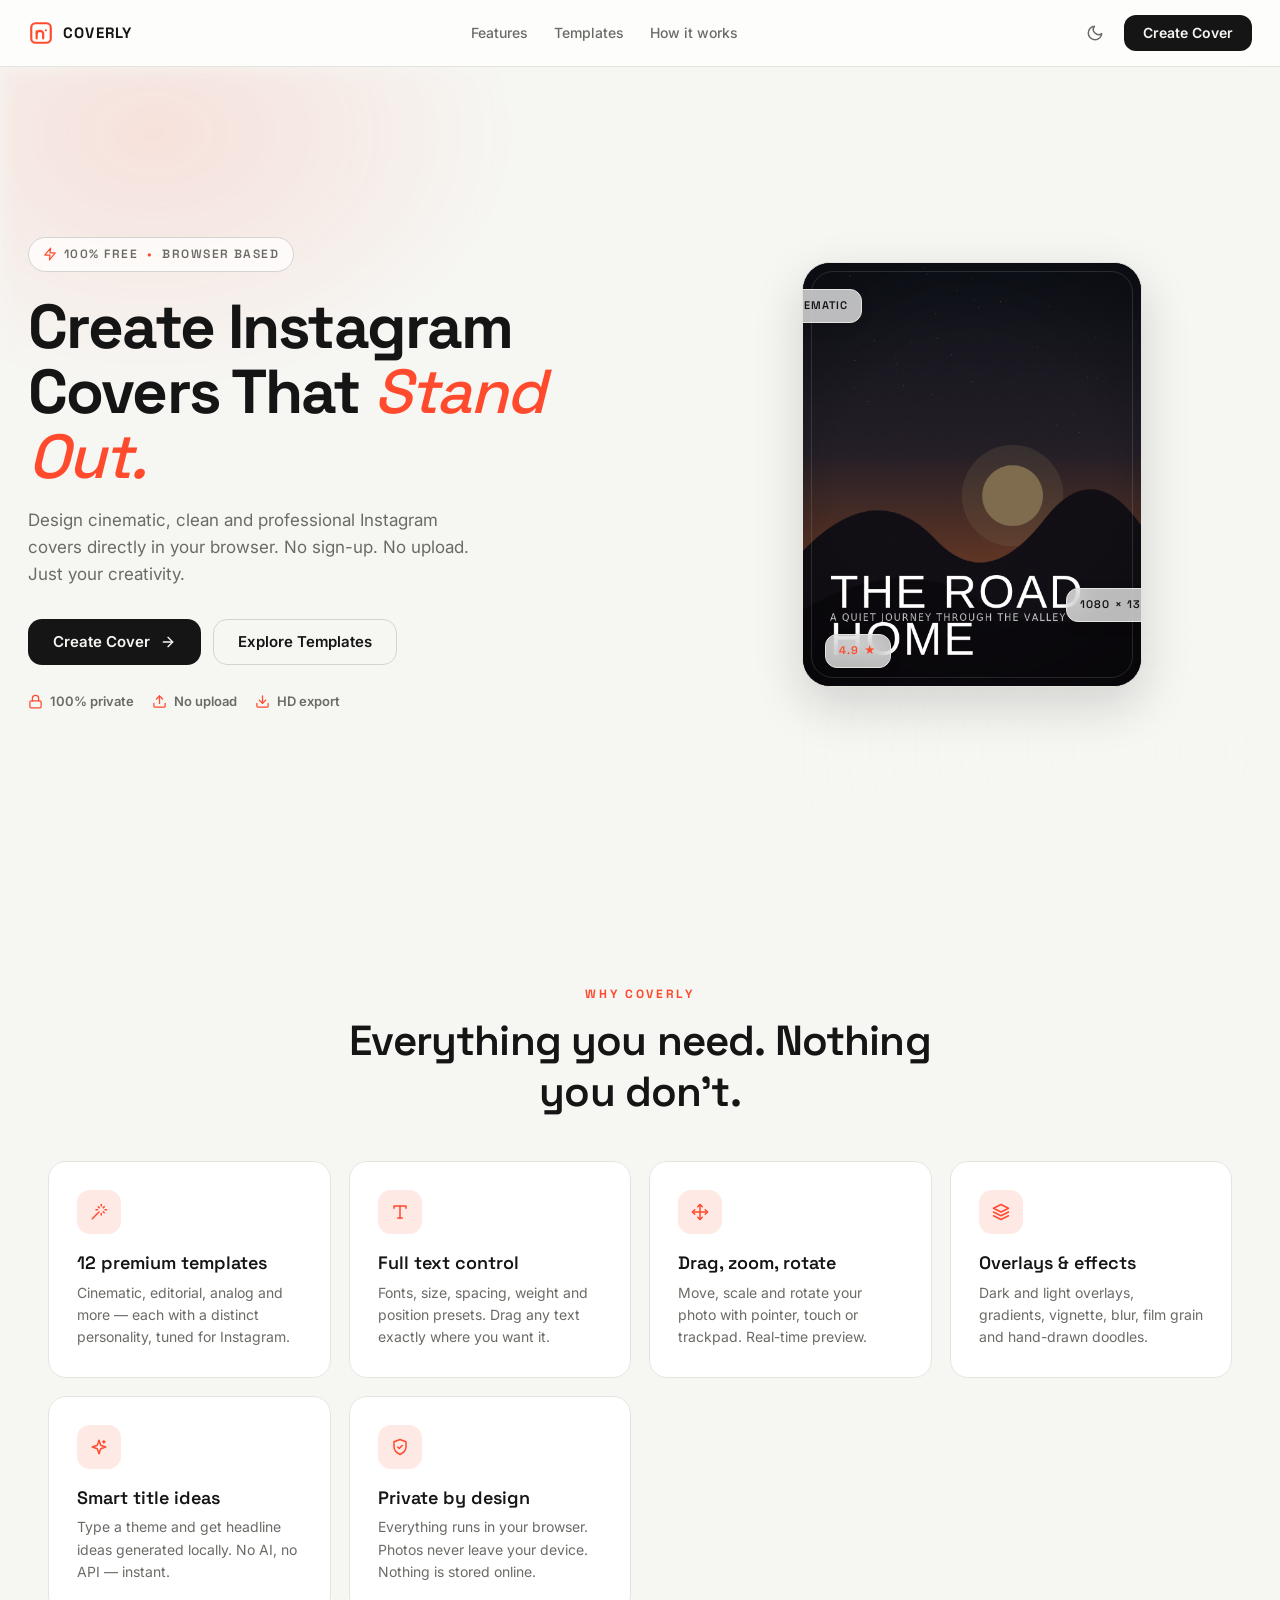
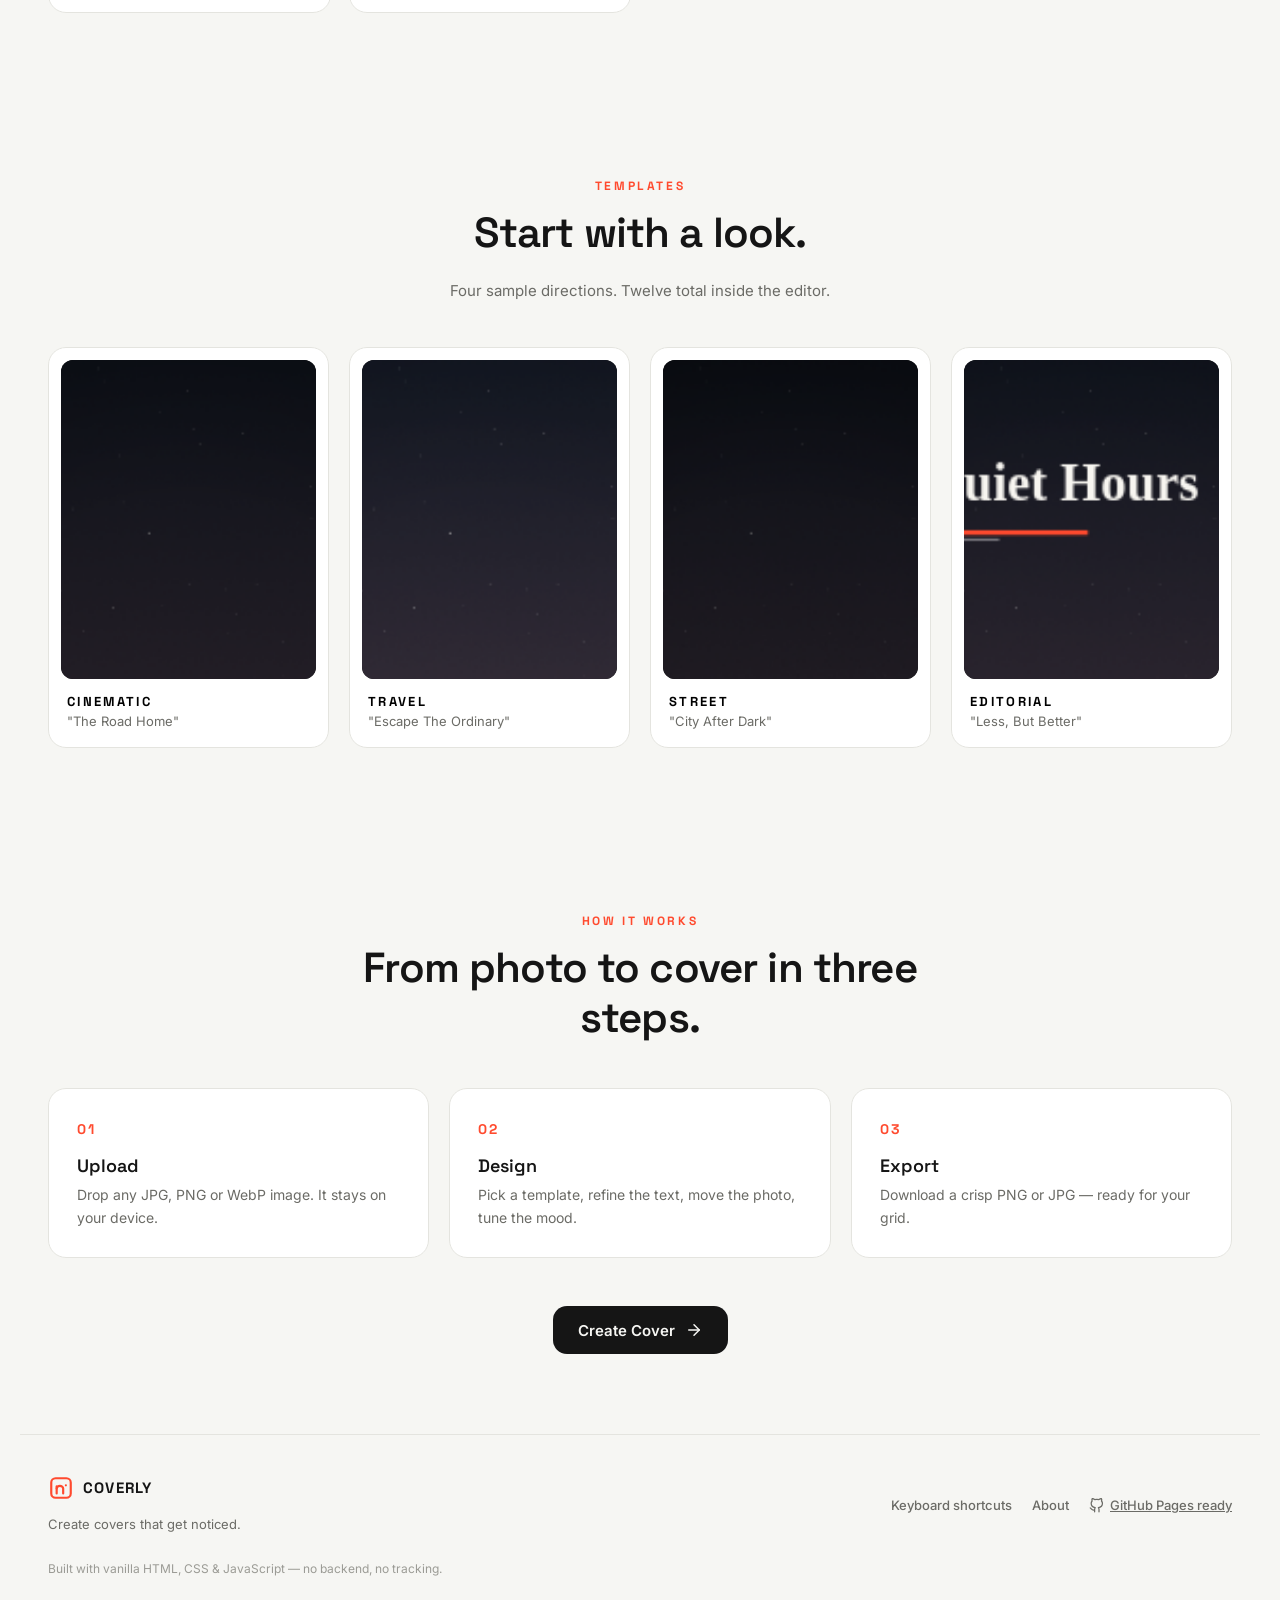
==== index.html @ 0584b45e "Coverly: Instagram cover generator Static browser-only cover maker: 12 templates, canvas editor with" ====
<!DOCTYPE html>
<html lang="en" data-theme="light">
<head>
  <meta charset="UTF-8" />
  <meta name="viewport" content="width=device-width, initial-scale=1.0, viewport-fit=cover" />
  <title>Coverly — Instagram Cover Generator</title>
  <meta name="description" content="Create beautiful Instagram covers directly in your browser. Free, fast and private." />
  <meta name="theme-color" content="#0f0f0f" />

  <!-- Open Graph -->
  <meta property="og:type" content="website" />
  <meta property="og:title" content="Coverly — Instagram Cover Generator" />
  <meta property="og:description" content="Create cinematic, clean and professional Instagram covers directly in your browser. 100% free and private." />
  <meta property="og:site_name" content="Coverly" />
  <meta property="og:image" content="assets/icons/icon-512.png" />

  <link rel="icon" type="image/svg+xml" href="assets/icons/icon.svg" />
  <link rel="apple-touch-icon" href="assets/icons/icon-192.png" />
  <link rel="manifest" href="manifest.webmanifest" />

  <!-- Fonts -->
  <link rel="preconnect" href="https://fonts.googleapis.com" />
  <link rel="preconnect" href="https://fonts.gstatic.com" crossorigin />
  <link
    href="https://fonts.googleapis.com/css2?family=Inter:wght@400;500;600;700&family=Space+Grotesk:wght@400;500;600;700&family=Poppins:wght@400;600;700&family=Montserrat:wght@500;600;700;800&family=Playfair+Display:ital,wght@0,400;0,500;0,600;0,700;1,400;1,500;1,600&family=Bebas+Neue&family=DM+Sans:wght@400;500;700&display=swap"
    rel="stylesheet"
  />

  <link rel="stylesheet" href="css/style.css" />
  <link rel="stylesheet" href="css/responsive.css" />
  <link rel="stylesheet" href="css/animations.css" />
</head>
<body>

  <!-- ============ ICON SPRITE (inline, dependency-free) ============ -->
  <svg xmlns="http://www.w3.org/2000/svg" style="display:none" aria-hidden="true">
    <symbol id="i-logo" viewBox="0 0 24 24" fill="none" stroke="currentColor" stroke-width="2" stroke-linecap="round" stroke-linejoin="round">
      <rect x="3" y="3" width="18" height="18" rx="4"/><path d="M8 17v-6.5"/><path d="M8 12.5c0-1.5 1.5-2.5 3-2.5s3 1 3 2.5V17"/><circle cx="16.5" cy="9.5" r="1" fill="currentColor" stroke="none"/>
    </symbol>
    <symbol id="i-sun" viewBox="0 0 24 24" fill="none" stroke="currentColor" stroke-width="2" stroke-linecap="round" stroke-linejoin="round"><circle cx="12" cy="12" r="4"/><path d="M12 2v2M12 20v2M4.93 4.93l1.41 1.41M17.66 17.66l1.41 1.41M2 12h2M20 12h2M6.34 17.66l-1.41 1.41M19.07 4.93l-1.41 1.41"/></symbol>
    <symbol id="i-moon" viewBox="0 0 24 24" fill="none" stroke="currentColor" stroke-width="2" stroke-linecap="round" stroke-linejoin="round"><path d="M21 12.79A9 9 0 1 1 11.21 3 7 7 0 0 0 21 12.79z"/></symbol>
    <symbol id="i-undo" viewBox="0 0 24 24" fill="none" stroke="currentColor" stroke-width="2" stroke-linecap="round" stroke-linejoin="round"><path d="M3 7v6h6"/><path d="M21 17a9 9 0 0 0-15-6.7L3 13"/></symbol>
    <symbol id="i-redo" viewBox="0 0 24 24" fill="none" stroke="currentColor" stroke-width="2" stroke-linecap="round" stroke-linejoin="round"><path d="M21 7v6h-6"/><path d="M3 17a9 9 0 0 1 15-6.7L21 13"/></symbol>
    <symbol id="i-reset" viewBox="0 0 24 24" fill="none" stroke="currentColor" stroke-width="2" stroke-linecap="round" stroke-linejoin="round"><path d="M3 12a9 9 0 1 0 9-9 9.75 9.75 0 0 0-6.74 2.74L3 8"/><path d="M3 3v5h5"/></symbol>
    <symbol id="i-download" viewBox="0 0 24 24" fill="none" stroke="currentColor" stroke-width="2" stroke-linecap="round" stroke-linejoin="round"><path d="M21 15v4a2 2 0 0 1-2 2H5a2 2 0 0 1-2-2v-4"/><polyline points="7 10 12 15 17 10"/><line x1="12" y1="15" x2="12" y2="3"/></symbol>
    <symbol id="i-upload" viewBox="0 0 24 24" fill="none" stroke="currentColor" stroke-width="2" stroke-linecap="round" stroke-linejoin="round"><path d="M21 15v4a2 2 0 0 1-2 2H5a2 2 0 0 1-2-2v-4"/><polyline points="17 8 12 3 7 8"/><line x1="12" y1="3" x2="12" y2="15"/></symbol>
    <symbol id="i-plus" viewBox="0 0 24 24" fill="none" stroke="currentColor" stroke-width="2" stroke-linecap="round" stroke-linejoin="round"><line x1="12" y1="5" x2="12" y2="19"/><line x1="5" y1="12" x2="19" y2="12"/></symbol>
    <symbol id="i-minus" viewBox="0 0 24 24" fill="none" stroke="currentColor" stroke-width="2" stroke-linecap="round" stroke-linejoin="round"><line x1="5" y1="12" x2="19" y2="12"/></symbol>
    <symbol id="i-x" viewBox="0 0 24 24" fill="none" stroke="currentColor" stroke-width="2" stroke-linecap="round" stroke-linejoin="round"><line x1="18" y1="6" x2="6" y2="18"/><line x1="6" y1="6" x2="18" y2="18"/></symbol>
    <symbol id="i-check" viewBox="0 0 24 24" fill="none" stroke="currentColor" stroke-width="2" stroke-linecap="round" stroke-linejoin="round"><polyline points="20 6 9 17 4 12"/></symbol>
    <symbol id="i-sparkles" viewBox="0 0 24 24" fill="none" stroke="currentColor" stroke-width="2" stroke-linecap="round" stroke-linejoin="round"><path d="M12 3l1.9 5.8a2 2 0 0 0 1.27 1.27L21 12l-5.83 1.93a2 2 0 0 0-1.27 1.27L12 21l-1.9-5.83a2 2 0 0 0-1.27-1.27L3 12l5.83-1.9a2 2 0 0 0 1.27-1.27L12 3z"/><path d="M18.5 3.5v3M17 5h3"/></symbol>
    <symbol id="i-image" viewBox="0 0 24 24" fill="none" stroke="currentColor" stroke-width="2" stroke-linecap="round" stroke-linejoin="round"><rect x="3" y="3" width="18" height="18" rx="2"/><circle cx="9" cy="9" r="2"/><path d="M21 15l-3.1-3.1a2 2 0 0 0-2.8 0L6 21"/></symbol>
    <symbol id="i-type" viewBox="0 0 24 24" fill="none" stroke="currentColor" stroke-width="2" stroke-linecap="round" stroke-linejoin="round"><polyline points="4 7 4 4 20 4 20 7"/><line x1="9" y1="20" x2="15" y2="20"/><line x1="12" y1="4" x2="12" y2="20"/></symbol>
    <symbol id="i-sliders" viewBox="0 0 24 24" fill="none" stroke="currentColor" stroke-width="2" stroke-linecap="round" stroke-linejoin="round"><line x1="4" y1="21" x2="4" y2="14"/><line x1="4" y1="10" x2="4" y2="3"/><line x1="12" y1="21" x2="12" y2="12"/><line x1="12" y1="8" x2="12" y2="3"/><line x1="20" y1="21" x2="20" y2="16"/><line x1="20" y1="12" x2="20" y2="3"/><line x1="1" y1="14" x2="7" y2="14"/><line x1="9" y1="8" x2="15" y2="8"/><line x1="17" y1="16" x2="23" y2="16"/></symbol>
    <symbol id="i-grid" viewBox="0 0 24 24" fill="none" stroke="currentColor" stroke-width="2" stroke-linecap="round" stroke-linejoin="round"><rect x="3" y="3" width="7" height="7" rx="1"/><rect x="14" y="3" width="7" height="7" rx="1"/><rect x="14" y="14" width="7" height="7" rx="1"/><rect x="3" y="14" width="7" height="7" rx="1"/></symbol>
    <symbol id="i-wand" viewBox="0 0 24 24" fill="none" stroke="currentColor" stroke-width="2" stroke-linecap="round" stroke-linejoin="round"><path d="M15 4V2M15 16v-2M8 9h2M20 9h2M17.8 11.8 19 13"/><path d="M17.8 6.2 19 5"/><path d="M3 21l9-9"/><path d="M12.2 6.2 11 5"/></symbol>
    <symbol id="i-move" viewBox="0 0 24 24" fill="none" stroke="currentColor" stroke-width="2" stroke-linecap="round" stroke-linejoin="round"><polyline points="5 9 2 12 5 15"/><polyline points="9 5 12 2 15 5"/><polyline points="15 19 12 22 9 19"/><polyline points="19 9 22 12 19 15"/><line x1="2" y1="12" x2="22" y2="12"/><line x1="12" y1="2" x2="12" y2="22"/></symbol>
    <symbol id="i-keyboard" viewBox="0 0 24 24" fill="none" stroke="currentColor" stroke-width="2" stroke-linecap="round" stroke-linejoin="round"><rect x="2" y="5" width="20" height="14" rx="2"/><path d="M6 9h.01M10 9h.01M14 9h.01M18 9h.01M6 13h.01M18 13h.01M6 17h.01M10 17h.01M14 17h.01M18 17h.01M9 13h6"/></symbol>
    <symbol id="i-info" viewBox="0 0 24 24" fill="none" stroke="currentColor" stroke-width="2" stroke-linecap="round" stroke-linejoin="round"><circle cx="12" cy="12" r="10"/><line x1="12" y1="16" x2="12" y2="12"/><line x1="12" y1="8" x2="12.01" y2="8"/></symbol>
    <symbol id="i-arrow-right" viewBox="0 0 24 24" fill="none" stroke="currentColor" stroke-width="2" stroke-linecap="round" stroke-linejoin="round"><line x1="5" y1="12" x2="19" y2="12"/><polyline points="12 5 19 12 12 19"/></symbol>
    <symbol id="i-camera" viewBox="0 0 24 24" fill="none" stroke="currentColor" stroke-width="2" stroke-linecap="round" stroke-linejoin="round"><path d="M23 19a2 2 0 0 1-2 2H3a2 2 0 0 1-2-2V8a2 2 0 0 1 2-2h4l2-3h6l2 3h4a2 2 0 0 1 2 2z"/><circle cx="12" cy="13" r="4"/></symbol>
    <symbol id="i-layers" viewBox="0 0 24 24" fill="none" stroke="currentColor" stroke-width="2" stroke-linecap="round" stroke-linejoin="round"><polygon points="12 2 2 7 12 12 22 7 12 2"/><polyline points="2 17 12 22 22 17"/><polyline points="2 12 12 17 22 12"/></symbol>
    <symbol id="i-align-left" viewBox="0 0 24 24" fill="none" stroke="currentColor" stroke-width="2" stroke-linecap="round" stroke-linejoin="round"><line x1="21" y1="6" x2="3" y2="6"/><line x1="15" y1="12" x2="3" y2="12"/><line x1="17" y1="18" x2="3" y2="18"/></symbol>
    <symbol id="i-align-center" viewBox="0 0 24 24" fill="none" stroke="currentColor" stroke-width="2" stroke-linecap="round" stroke-linejoin="round"><line x1="21" y1="6" x2="3" y2="6"/><line x1="17" y1="12" x2="7" y2="12"/><line x1="19" y1="18" x2="5" y2="18"/></symbol>
    <symbol id="i-align-right" viewBox="0 0 24 24" fill="none" stroke="currentColor" stroke-width="2" stroke-linecap="round" stroke-linejoin="round"><line x1="21" y1="6" x2="3" y2="6"/><line x1="21" y1="12" x2="9" y2="12"/><line x1="21" y1="18" x2="7" y2="18"/></symbol>
    <symbol id="i-refresh" viewBox="0 0 24 24" fill="none" stroke="currentColor" stroke-width="2" stroke-linecap="round" stroke-linejoin="round"><path d="M23 4v6h-6"/><path d="M1 20v-6h6"/><path d="M3.51 9a9 9 0 0 1 14.85-3.36L23 10M1 14l4.64 4.36A9 9 0 0 0 20.49 15"/></symbol>
    <symbol id="i-maximize" viewBox="0 0 24 24" fill="none" stroke="currentColor" stroke-width="2" stroke-linecap="round" stroke-linejoin="round"><path d="M8 3H5a2 2 0 0 0-2 2v3M21 8V5a2 2 0 0 0-2-2h-3M3 16v3a2 2 0 0 0 2 2h3M16 21h3a2 2 0 0 0 2-2v-3"/></symbol>
    <symbol id="i-trash" viewBox="0 0 24 24" fill="none" stroke="currentColor" stroke-width="2" stroke-linecap="round" stroke-linejoin="round"><polyline points="3 6 5 6 21 6"/><path d="M19 6v14a2 2 0 0 1-2 2H7a2 2 0 0 1-2-2V6m3 0V4a2 2 0 0 1 2-2h4a2 2 0 0 1 2 2v2"/></symbol>
    <symbol id="i-palette" viewBox="0 0 24 24" fill="none" stroke="currentColor" stroke-width="2" stroke-linecap="round" stroke-linejoin="round"><path d="M12 21a9 9 0 1 1 9-9c0 1.66-1.34 3-3 3h-2.5a2.5 2.5 0 0 0-2.5 2.5c0 .9.4 1.6 1 2.1.6.5.9 1.1.9 1.4z"/><circle cx="7.5" cy="10.5" r="1"/><circle cx="12" cy="7.5" r="1"/><circle cx="16.5" cy="10.5" r="1"/></symbol>
    <symbol id="i-film" viewBox="0 0 24 24" fill="none" stroke="currentColor" stroke-width="2" stroke-linecap="round" stroke-linejoin="round"><rect x="2" y="2" width="20" height="20" rx="2.18"/><line x1="7" y1="2" x2="7" y2="22"/><line x1="17" y1="2" x2="17" y2="22"/><line x1="2" y1="12" x2="22" y2="12"/></symbol>
    <symbol id="i-loader" viewBox="0 0 24 24" fill="none" stroke="currentColor" stroke-width="2" stroke-linecap="round" stroke-linejoin="round"><path d="M21 12a9 9 0 1 1-6.22-8.56"/></symbol>
    <symbol id="i-chevron-down" viewBox="0 0 24 24" fill="none" stroke="currentColor" stroke-width="2" stroke-linecap="round" stroke-linejoin="round"><polyline points="6 9 12 15 18 9"/></symbol>
    <symbol id="i-zap" viewBox="0 0 24 24" fill="none" stroke="currentColor" stroke-width="2" stroke-linecap="round" stroke-linejoin="round"><polygon points="13 2 3 14 12 14 11 22 21 10 12 10 13 2"/></symbol>
    <symbol id="i-shield" viewBox="0 0 24 24" fill="none" stroke="currentColor" stroke-width="2" stroke-linecap="round" stroke-linejoin="round"><path d="M12 22s8-4 8-10V5l-8-3-8 3v7c0 6 8 10 8 10z"/><polyline points="9 12 11 14 15 10"/></symbol>
    <symbol id="i-globe" viewBox="0 0 24 24" fill="none" stroke="currentColor" stroke-width="2" stroke-linecap="round" stroke-linejoin="round"><circle cx="12" cy="12" r="10"/><line x1="2" y1="12" x2="22" y2="12"/><path d="M12 2a15.3 15.3 0 0 1 4 10 15.3 15.3 0 0 1-4 10 15.3 15.3 0 0 1-4-10 15.3 15.3 0 0 1 4-10z"/></symbol>
    <symbol id="i-edit" viewBox="0 0 24 24" fill="none" stroke="currentColor" stroke-width="2" stroke-linecap="round" stroke-linejoin="round"><path d="M11 4H4a2 2 0 0 0-2 2v14a2 2 0 0 0 2 2h14a2 2 0 0 0 2-2v-7"/><path d="M18.5 2.5a2.1 2.1 0 0 1 3 3L12 15l-4 1 1-4 9.5-9.5z"/></symbol>
    <symbol id="i-zoom-in" viewBox="0 0 24 24" fill="none" stroke="currentColor" stroke-width="2" stroke-linecap="round" stroke-linejoin="round"><circle cx="11" cy="11" r="8"/><line x1="21" y1="21" x2="16.65" y2="16.65"/><line x1="11" y1="8" x2="11" y2="14"/><line x1="8" y1="11" x2="14" y2="11"/></symbol>
    <symbol id="i-lock" viewBox="0 0 24 24" fill="none" stroke="currentColor" stroke-width="2" stroke-linecap="round" stroke-linejoin="round"><rect x="3" y="11" width="18" height="11" rx="2"/><path d="M7 11V7a5 5 0 0 1 10 0v4"/></symbol>
    <symbol id="i-github" viewBox="0 0 24 24" fill="none" stroke="currentColor" stroke-width="2" stroke-linecap="round" stroke-linejoin="round"><path d="M9 19c-5 1.5-5-2.5-7-3m14 6v-3.87a3.37 3.37 0 0 0-.94-2.61c3.14-.35 6.44-1.54 6.44-7A5.44 5.44 0 0 0 20 4.77 5.07 5.07 0 0 0 19.91 1S18.73.65 16 2.48a13.38 13.38 0 0 0-7 0C6.27.65 5.09 1 5.09 1A5.07 5.07 0 0 0 5 4.77a5.44 5.44 0 0 0-1.5 3.78c0 5.42 3.3 6.61 6.44 7A3.37 3.37 0 0 0 9 18.13V22"/></symbol>
  </svg>

  <!-- ===================== LANDING PAGE ===================== -->
  <div id="view-landing" class="landing">
    <header class="site-nav">
      <a class="brand" href="#top" aria-label="Coverly home">
        <svg class="brand-mark"><use href="#i-logo"/></svg>
        <span class="brand-name">COVERLY</span>
      </a>
      <nav class="site-nav-links" aria-label="Primary">
        <a href="#features">Features</a>
        <a href="#templates">Templates</a>
        <a href="#how">How it works</a>
      </nav>
      <div class="site-nav-actions">
        <button class="icon-btn js-dark-toggle" type="button" aria-label="Toggle dark mode" title="Toggle dark mode">
          <svg class="icon icon-sun"><use href="#i-sun"/></svg>
          <svg class="icon icon-moon"><use href="#i-moon"/></svg>
        </button>
        <button class="btn btn-primary js-open-editor" type="button">Create Cover</button>
      </div>
    </header>

    <main id="top">
      <!-- HERO -->
      <section class="hero">
        <div class="hero-glow" aria-hidden="true"></div>
        <div class="hero-inner">
          <div class="hero-copy">
            <span class="badge">
              <svg class="icon"><use href="#i-zap"/></svg>
              100% FREE <span class="dot">•</span> BROWSER BASED
            </span>
            <h1 class="hero-title">Create Instagram Covers That <em>Stand Out.</em></h1>
            <p class="hero-sub">
              Design cinematic, clean and professional Instagram covers directly in your browser.
              No sign-up. No upload. Just your creativity.
            </p>
            <div class="hero-cta">
              <button class="btn btn-primary btn-lg js-open-editor" type="button">
                Create Cover
                <svg class="icon"><use href="#i-arrow-right"/></svg>
              </button>
              <a class="btn btn-ghost btn-lg" href="#templates">Explore Templates</a>
            </div>
            <ul class="hero-proof" aria-label="Key benefits">
              <li><svg class="icon"><use href="#i-lock"/></svg>100% private</li>
              <li><svg class="icon"><use href="#i-upload"/></svg>No upload</li>
              <li><svg class="icon"><use href="#i-download"/></svg>HD export</li>
            </ul>
          </div>

          <div class="hero-visual" aria-hidden="true">
            <div class="mockup">
              <div class="mockup-frame">
                <canvas id="heroCanvas" width="540" height="675"></canvas>
                <div class="mockup-chip mockup-chip--1">CINEMATIC</div>
                <div class="mockup-chip mockup-chip--2">1080 × 1350</div>
                <div class="mockup-chip mockup-chip--3">4.9 ★</div>
              </div>
            </div>
          </div>
        </div>
      </section>

      <!-- FEATURES -->
      <section class="section" id="features">
        <div class="section-head">
          <span class="section-kicker">Why Coverly</span>
          <h2 class="section-title">Everything you need. Nothing you don't.</h2>
        </div>
        <div class="features-grid">
          <article class="feature-card">
            <span class="feature-icon"><svg class="icon"><use href="#i-wand"/></svg></span>
            <h3>12 premium templates</h3>
            <p>Cinematic, editorial, analog and more — each with a distinct personality, tuned for Instagram.</p>
          </article>
          <article class="feature-card">
            <span class="feature-icon"><svg class="icon"><use href="#i-type"/></svg></span>
            <h3>Full text control</h3>
            <p>Fonts, size, spacing, weight and position presets. Drag any text exactly where you want it.</p>
          </article>
          <article class="feature-card">
            <span class="feature-icon"><svg class="icon"><use href="#i-move"/></svg></span>
            <h3>Drag, zoom, rotate</h3>
            <p>Move, scale and rotate your photo with pointer, touch or trackpad. Real-time preview.</p>
          </article>
          <article class="feature-card">
            <span class="feature-icon"><svg class="icon"><use href="#i-layers"/></svg></span>
            <h3>Overlays &amp; effects</h3>
            <p>Dark and light overlays, gradients, vignette, blur, film grain and hand-drawn doodles.</p>
          </article>
          <article class="feature-card">
            <span class="feature-icon"><svg class="icon"><use href="#i-sparkles"/></svg></span>
            <h3>Smart title ideas</h3>
            <p>Type a theme and get headline ideas generated locally. No AI, no API — instant.</p>
          </article>
          <article class="feature-card">
            <span class="feature-icon"><svg class="icon"><use href="#i-shield"/></svg></span>
            <h3>Private by design</h3>
            <p>Everything runs in your browser. Photos never leave your device. Nothing is stored online.</p>
          </article>
        </div>
      </section>

      <!-- TEMPLATES SHOWCASE -->
      <section class="section" id="templates">
        <div class="section-head">
          <span class="section-kicker">Templates</span>
          <h2 class="section-title">Start with a look.</h2>
          <p class="section-sub">Four sample directions. Twelve total inside the editor.</p>
        </div>
        <div class="tpl-showcase">
          <button class="tpl-card js-apply-sample" data-sample="cinematic-dark" type="button">
            <div class="tpl-preview"><canvas data-sample-canvas="cinematic-dark"></canvas></div>
            <div class="tpl-meta">
              <span class="tpl-name">CINEMATIC</span>
              <span class="tpl-tagline">"The Road Home"</span>
            </div>
          </button>
          <button class="tpl-card js-apply-sample" data-sample="travel-journal" type="button">
            <div class="tpl-preview"><canvas data-sample-canvas="travel-journal"></canvas></div>
            <div class="tpl-meta">
              <span class="tpl-name">TRAVEL</span>
              <span class="tpl-tagline">"Escape The Ordinary"</span>
            </div>
          </button>
          <button class="tpl-card js-apply-sample" data-sample="street-night" type="button">
            <div class="tpl-preview"><canvas data-sample-canvas="street-night"></canvas></div>
            <div class="tpl-meta">
              <span class="tpl-name">STREET</span>
              <span class="tpl-tagline">"City After Dark"</span>
            </div>
          </button>
          <button class="tpl-card js-apply-sample" data-sample="editorial" type="button">
            <div class="tpl-preview"><canvas data-sample-canvas="editorial"></canvas></div>
            <div class="tpl-meta">
              <span class="tpl-name">EDITORIAL</span>
              <span class="tpl-tagline">"Less, But Better"</span>
            </div>
          </button>
        </div>
      </section>

      <!-- HOW IT WORKS -->
      <section class="section" id="how">
        <div class="section-head">
          <span class="section-kicker">How it works</span>
          <h2 class="section-title">From photo to cover in three steps.</h2>
        </div>
        <div class="steps">
          <article class="step">
            <span class="step-num">01</span>
            <h3>Upload</h3>
            <p>Drop any JPG, PNG or WebP image. It stays on your device.</p>
          </article>
          <article class="step">
            <span class="step-num">02</span>
            <h3>Design</h3>
            <p>Pick a template, refine the text, move the photo, tune the mood.</p>
          </article>
          <article class="step">
            <span class="step-num">03</span>
            <h3>Export</h3>
            <p>Download a crisp PNG or JPG — ready for your grid.</p>
          </article>
        </div>
        <div class="section-cta">
          <button class="btn btn-primary btn-lg js-open-editor" type="button">
            Create Cover
            <svg class="icon"><use href="#i-arrow-right"/></svg>
          </button>
        </div>
      </section>
    </main>

    <footer class="site-footer">
      <div class="footer-brand">
        <a class="brand" href="#top" aria-label="Coverly home">
          <svg class="brand-mark"><use href="#i-logo"/></svg>
          <span class="brand-name">COVERLY</span>
        </a>
        <p class="footer-tagline">Create covers that get noticed.</p>
      </div>
      <div class="footer-links">
        <button class="footer-link js-open-shortcuts" type="button">Keyboard shortcuts</button>
        <button class="footer-link js-open-about" type="button">About</button>
        <a class="footer-link" href="https://github.com/" target="_blank" rel="noopener">
          <svg class="icon"><use href="#i-github"/></svg> GitHub Pages ready
        </a>
      </div>
      <p class="footer-note">Built with vanilla HTML, CSS &amp; JavaScript — no backend, no tracking.</p>
    </footer>
  </div>

  <!-- ===================== EDITOR ===================== -->
  <div id="view-editor" class="editor" hidden>
    <header class="editor-topbar">
      <div class="tb-left">
        <button class="brand js-back-landing" type="button" aria-label="Back to home" title="Back to home">
          <svg class="brand-mark"><use href="#i-logo"/></svg>
          <span class="brand-name">COVERLY</span>
        </button>
      </div>

      <nav class="tb-nav" aria-label="Editor tools">
        <button class="tb-tab" type="button" data-tab="templates" aria-pressed="false">
          <svg class="icon"><use href="#i-grid"/></svg><span>Templates</span>
        </button>
        <button class="tb-tab is-active" type="button" data-tab="edit" aria-pressed="true">
          <svg class="icon"><use href="#i-move"/></svg><span>Edit</span>
        </button>
        <button class="tb-tab" type="button" data-tab="text" aria-pressed="false">
          <svg class="icon"><use href="#i-type"/></svg><span>Text</span>
        </button>
        <button class="tb-tab" type="button" data-tab="adjust" aria-pressed="false">
          <svg class="icon"><use href="#i-layers"/></svg><span>Adjust</span>
        </button>
      </nav>

      <div class="tb-actions">
        <button class="icon-btn" id="undoBtn" type="button" aria-label="Undo" title="Undo (Ctrl+Z)" data-tooltip="Undo">
          <svg class="icon"><use href="#i-undo"/></svg>
        </button>
        <button class="icon-btn" id="redoBtn" type="button" aria-label="Redo" title="Redo (Ctrl+Shift+Z)" data-tooltip="Redo">
          <svg class="icon"><use href="#i-redo"/></svg>
        </button>
        <button class="icon-btn" id="resetBtn" type="button" aria-label="Reset design" title="Reset design" data-tooltip="Reset">
          <svg class="icon"><use href="#i-reset"/></svg>
        </button>
        <button class="icon-btn js-dark-toggle" type="button" aria-label="Toggle dark mode" title="Toggle dark mode">
          <svg class="icon icon-sun"><use href="#i-sun"/></svg>
          <svg class="icon icon-moon"><use href="#i-moon"/></svg>
        </button>
        <button class="btn btn-primary btn-export" id="exportBtn" type="button">
          <svg class="icon"><use href="#i-download"/></svg>
          Export
        </button>
      </div>
    </header>

    <div class="editor-body">
      <!-- LEFT SIDEBAR -->
      <aside class="sidebar sidebar-left" aria-label="Upload and templates">
        <!-- Upload -->
        <section class="panel" id="panel-upload">
          <h2 class="panel-title">
            <svg class="icon"><use href="#i-upload"/></svg> Upload
          </h2>
          <button class="dropzone" id="dropzone" type="button">
            <input type="file" id="fileInput" accept="image/jpeg,image/png,image/webp" hidden />
            <span class="dz-icon"><svg class="icon"><use href="#i-image"/></svg></span>
            <strong>Upload Photo</strong>
            <span class="dz-hint">Drop your image here</span>
            <span class="dz-formats">JPG · PNG · WEBP</span>
          </button>
          <p class="dz-note" id="imgStatus">
            <svg class="icon"><use href="#i-lock"/></svg>
            Processed locally — never leaves your device.
          </p>
        </section>

        <!-- Templates -->
        <section class="panel" id="panel-templates">
          <h2 class="panel-title">
            <svg class="icon"><use href="#i-wand"/></svg> Templates
          </h2>
          <div class="tpl-cats" id="templateCats" role="tablist" aria-label="Template categories">
            <button class="tpl-cat is-active" type="button" data-cat="all" role="tab" aria-selected="true">All</button>
            <button class="tpl-cat" type="button" data-cat="cinematic" role="tab" aria-selected="false">Cinematic</button>
            <button class="tpl-cat" type="button" data-cat="travel" role="tab" aria-selected="false">Travel</button>
            <button class="tpl-cat" type="button" data-cat="street" role="tab" aria-selected="false">Street</button>
            <button class="tpl-cat" type="button" data-cat="minimal" role="tab" aria-selected="false">Minimal</button>
            <button class="tpl-cat" type="button" data-cat="editorial" role="tab" aria-selected="false">Editorial</button>
            <button class="tpl-cat" type="button" data-cat="analog" role="tab" aria-selected="false">Analog</button>
            <button class="tpl-cat" type="button" data-cat="quote" role="tab" aria-selected="false">Quote</button>
            <button class="tpl-cat" type="button" data-cat="doodle" role="tab" aria-selected="false">Doodle</button>
          </div>
          <div class="tpl-grid" id="templateGrid" role="list"></div>
        </section>
      </aside>

      <!-- CANVAS STAGE -->
      <main class="canvas-stage" aria-label="Design canvas">
        <div class="stage-toolbar">
          <label class="size-select" for="canvasSizeSelect">
            <span class="sr-only">Canvas size</span>
            <svg class="icon"><use href="#i-maximize"/></svg>
            <select id="canvasSizeSelect" aria-label="Canvas size">
              <option value="1080x1350">Portrait · 1080 × 1350</option>
              <option value="1080x1080">Square · 1080 × 1080</option>
              <option value="1080x1920">Story · 1080 × 1920</option>
            </select>
          </label>
          <div class="stage-zoom" role="group" aria-label="Canvas zoom">
            <button class="icon-btn" id="zoomOutBtn" type="button" aria-label="Zoom out" title="Zoom out">
              <svg class="icon"><use href="#i-minus"/></svg>
            </button>
            <span class="zoom-pct" id="zoomPct">Fit</span>
            <button class="icon-btn" id="zoomInBtn" type="button" aria-label="Zoom in" title="Zoom in">
              <svg class="icon"><use href="#i-plus"/></svg>
            </button>
          </div>
        </div>

        <div class="stage-scroll">
          <div class="stage-frame">
            <div class="canvas-empty" id="canvasEmpty">
              <div class="empty-art" aria-hidden="true">
                <svg viewBox="0 0 120 120" class="empty-svg">
                  <circle cx="60" cy="60" r="46" fill="none" stroke="currentColor" stroke-width="1.5" stroke-dasharray="4 5"/>
                  <rect x="34" y="34" width="52" height="52" rx="10" fill="none" stroke="currentColor" stroke-width="1.5"/>
                  <path d="M42 70l10-10 8 8 12-14 8 10" fill="none" stroke="currentColor" stroke-width="1.5" stroke-linecap="round" stroke-linejoin="round"/>
                  <circle cx="46" cy="46" r="3.5" fill="currentColor"/>
                  <path d="M96 20l1.2 3.6 3.6 1.2-3.6 1.2L96 29.6l-1.2-3.6-3.6-1.2 3.6-1.2z" fill="currentColor"/>
                </svg>
              </div>
              <h3>Create something beautiful.</h3>
              <p>Upload a photo to start designing your cover.</p>
              <button class="btn btn-primary" id="emptyUploadBtn" type="button">
                <svg class="icon"><use href="#i-upload"/></svg>
                Upload Photo
              </button>
            </div>
            <canvas id="previewCanvas" class="preview-canvas" width="1080" height="1350"></canvas>
          </div>
          <p class="stage-hint">
            <svg class="icon"><use href="#i-move"/></svg>
            Drag photo to reposition · drag text to move · Ctrl + wheel to zoom
          </p>
        </div>
      </main>

      <!-- RIGHT PANEL / MOBILE BOTTOM SHEET (same DOM, restyled by CSS) -->
      <div class="sheet" id="bottomSheet">
        <div class="sheet-handle" aria-hidden="true"></div>
        <header class="sheet-head">
          <h2 class="sheet-title" id="sheetTitle">Image</h2>
          <button class="icon-btn" id="sheetClose" type="button" aria-label="Close panel"><svg class="icon"><use href="#i-x"/></svg></button>
        </header>
        <div class="sheet-body" id="sheetBody">
          <!-- IMAGE / EDIT -->
          <section class="panel panel-control" id="panel-edit" data-panel="edit">
            <div class="panel-head">
              <h2 class="panel-title"><svg class="icon"><use href="#i-camera"/></svg> Image</h2>
              <button class="icon-btn" id="resetImgBtn" type="button" aria-label="Reset image position" title="Reset image position">
                <svg class="icon"><use href="#i-refresh"/></svg>
              </button>
            </div>
            <div class="control-group">
              <label class="ctl-label" for="zoomRange">
                <span>Zoom</span><output id="zoomVal">100%</output>
              </label>
              <div class="range-row">
                <button class="icon-btn mini" id="zoomMinusBtn" type="button" aria-label="Zoom out" title="Zoom out"><svg class="icon"><use href="#i-minus"/></svg></button>
                <input type="range" id="zoomRange" min="50" max="300" value="100" />
                <button class="icon-btn mini" id="zoomPlusBtn" type="button" aria-label="Zoom in" title="Zoom in"><svg class="icon"><use href="#i-plus"/></svg></button>
              </div>
            </div>
            <div class="control-group">
              <label class="ctl-label" for="rotRange">
                <span>Rotation</span><output id="rotVal">0°</output>
              </label>
              <div class="range-row">
                <button class="icon-btn mini" id="rotMinusBtn" type="button" aria-label="Rotate left" title="Rotate left"><svg class="icon"><use href="#i-minus"/></svg></button>
                <input type="range" id="rotRange" min="-45" max="45" value="0" />
                <button class="icon-btn mini" id="rotPlusBtn" type="button" aria-label="Rotate right" title="Rotate right"><svg class="icon"><use href="#i-plus"/></svg></button>
              </div>
            </div>
            <p class="panel-note">
              <svg class="icon"><use href="#i-move"/></svg>
              Tip: drag directly on the canvas to reposition your photo.
            </p>
            <button class="btn btn-ghost btn-sm btn-block" id="editUploadBtn" type="button">
              <svg class="icon"><use href="#i-upload"/></svg>
              Upload / Replace photo
            </button>
          </section>

        <!-- TEXT -->
        <section class="panel panel-control" id="panel-text" data-panel="text" hidden>
          <div class="panel-head">
            <h2 class="panel-title"><svg class="icon"><use href="#i-type"/></svg> Text</h2>
            <div class="seg seg-sm" role="group" aria-label="Active text layer">
              <button class="seg-btn is-active" type="button" data-textlayer="title" aria-pressed="true">Title</button>
              <button class="seg-btn" type="button" data-textlayer="subtitle" aria-pressed="false">Subtitle</button>
            </div>
          </div>

          <div class="control-group">
            <label class="ctl-label" for="titleInput">Title</label>
            <textarea id="titleInput" rows="2" placeholder="Your title here" aria-label="Title text"></textarea>
          </div>
          <div class="control-group">
            <label class="ctl-label" for="subtitleInput">Subtitle</label>
            <textarea id="subtitleInput" rows="2" placeholder="Add a subtitle" aria-label="Subtitle text"></textarea>
          </div>

          <div class="control-group">
            <label class="ctl-label" for="fontSelect">Font family</label>
            <select id="fontSelect">
              <option value="Inter">Inter</option>
              <option value="Poppins">Poppins</option>
              <option value="Montserrat">Montserrat</option>
              <option value="Playfair Display">Playfair Display</option>
              <option value="Bebas Neue">Bebas Neue</option>
              <option value="DM Sans">DM Sans</option>
              <option value="Space Grotesk">Space Grotesk</option>
            </select>
          </div>

          <div class="control-group ctl-2col">
            <div>
              <label class="ctl-label" for="sizeRange">Size</label>
              <input type="range" id="sizeRange" min="24" max="260" value="96" />
              <output id="sizeVal" class="ctl-output">96</output>
            </div>
            <div>
              <label class="ctl-label" for="weightSelect">Weight</label>
              <select id="weightSelect">
                <option value="400">Regular</option>
                <option value="500">Medium</option>
                <option value="600">Semibold</option>
                <option value="700">Bold</option>
                <option value="800">Extra bold</option>
              </select>
            </div>
          </div>

          <div class="control-group">
            <label class="ctl-label" for="lsRange">
              <span>Letter spacing</span><output id="lsVal">0</output>
            </label>
            <input type="range" id="lsRange" min="0" max="60" value="0" />
          </div>
          <div class="control-group">
            <label class="ctl-label" for="lhRange">
              <span>Line height</span><output id="lhVal">1.1</output>
            </label>
            <input type="range" id="lhRange" min="0.8" max="2" step="0.05" value="1.1" />
          </div>

          <div class="control-group">
            <label class="ctl-label" for="caseSelect">Case</label>
            <select id="caseSelect">
              <option value="none">As typed</option>
              <option value="uppercase">UPPERCASE</option>
              <option value="lowercase">lowercase</option>
              <option value="capitalize">Capitalize</option>
            </select>
          </div>

          <div class="control-group">
            <label class="ctl-label">Align</label>
            <div class="seg" data-align-container role="group" aria-label="Text alignment">
              <button class="seg-btn" type="button" data-align="left" aria-label="Align left"><svg class="icon"><use href="#i-align-left"/></svg></button>
              <button class="seg-btn" type="button" data-align="center" aria-label="Align center"><svg class="icon"><use href="#i-align-center"/></svg></button>
              <button class="seg-btn" type="button" data-align="right" aria-label="Align right"><svg class="icon"><use href="#i-align-right"/></svg></button>
            </div>
          </div>

          <div class="control-group ctl-2col">
            <div>
              <label class="ctl-label" for="colorInput">Color</label>
              <div class="color-row">
                <input type="color" id="colorInput" value="#ffffff" aria-label="Text color" />
                <button class="icon-btn mini" id="colorResetBtn" type="button" aria-label="Reset text color" title="Reset text color"><svg class="icon"><use href="#i-reset"/></svg></button>
              </div>
            </div>
            <div>
              <label class="ctl-label" for="opacityRange">
                <span>Opacity</span><output id="opacityVal">100%</output>
              </label>
              <input type="range" id="opacityRange" min="0" max="100" value="100" />
            </div>
          </div>

          <div class="control-group">
            <label class="ctl-label">Position</label>
            <div class="pos-grid" role="group" aria-label="Text position preset">
              <button class="pos-btn" type="button" data-pos="top-left" aria-label="Top left"><span></span></button>
              <button class="pos-btn" type="button" data-pos="top-center" aria-label="Top center"><span></span></button>
              <button class="pos-btn" type="button" data-pos="top-right" aria-label="Top right"><span></span></button>
              <button class="pos-btn" type="button" data-pos="center" aria-label="Center"><span></span></button>
              <button class="pos-btn" type="button" data-pos="bottom-left" aria-label="Bottom left"><span></span></button>
              <button class="pos-btn" type="button" data-pos="bottom-center" aria-label="Bottom center"><span></span></button>
              <button class="pos-btn" type="button" data-pos="bottom-right" aria-label="Bottom right"><span></span></button>
            </div>
          </div>

          <div class="control-group ideas">
            <label class="ctl-label" for="ideasInput">
              <span class="ideas-label"><svg class="icon"><use href="#i-sparkles"/></svg> Smart Title Ideas</span>
            </label>
            <div class="ideas-row">
              <input type="text" id="ideasInput" placeholder="e.g. jalan pulang sore hari" aria-label="Theme for title ideas" />
              <button class="btn btn-ghost btn-sm" id="ideasBtn" type="button">Generate</button>
            </div>
            <ul class="ideas-list" id="ideasList" aria-live="polite"></ul>
            <p class="ideas-note">Generated locally from a simple dictionary — no AI, no internet.</p>
          </div>
        </section>

        <!-- ADJUST -->
        <section class="panel panel-control" id="panel-adjust" data-panel="adjust" hidden>
          <div class="panel-head">
            <h2 class="panel-title"><svg class="icon"><use href="#i-sliders"/></svg> Adjust</h2>
          </div>

          <div class="control-group">
            <label class="ctl-label">Overlay</label>
            <div class="seg" role="group" aria-label="Overlay type">
              <button class="seg-btn is-active" type="button" data-ovtype="dark">Dark</button>
              <button class="seg-btn" type="button" data-ovtype="light">Light</button>
              <button class="seg-btn" type="button" data-ovtype="gradient">Gradient</button>
              <button class="seg-btn" type="button" data-ovtype="none">None</button>
            </div>
          </div>
          <div class="control-group">
            <label class="ctl-label" for="ovRange">
              <span>Overlay opacity</span><output id="ovVal">35%</output>
            </label>
            <input type="range" id="ovRange" min="0" max="100" value="35" />
          </div>
          <div class="control-group">
            <label class="ctl-label" for="vigRange">
              <span>Vignette intensity</span><output id="vigVal">0%</output>
            </label>
            <input type="range" id="vigRange" min="0" max="100" value="0" />
          </div>
          <div class="control-group">
            <label class="ctl-label" for="blurRange">
              <span>Blur intensity</span><output id="blurVal">0px</output>
            </label>
            <input type="range" id="blurRange" min="0" max="24" value="0" />
          </div>

          <div class="control-group">
            <label class="ctl-label">Decorative</label>
            <div class="toggle-row">
              <button class="toggle" id="doodleToggle" type="button" role="switch" aria-checked="false" aria-label="Toggle doodle decorations">
                <span class="toggle-knob"></span><span class="toggle-label">Doodles</span>
              </button>
              <button class="toggle" id="filmToggle" type="button" role="switch" aria-checked="false" aria-label="Toggle film frame">
                <span class="toggle-knob"></span><span class="toggle-label">Film frame</span>
              </button>
              <button class="toggle" id="grainToggle" type="button" role="switch" aria-checked="false" aria-label="Toggle film grain">
                <span class="toggle-knob"></span><span class="toggle-label">Grain</span>
              </button>
            </div>
          </div>
        </section>
        </div>
      </div>
    </div>

    <!-- MOBILE BOTTOM BAR -->
    <nav class="mobile-bar" aria-label="Quick tools">
      <button class="m-tool" type="button" data-mtool="templates">
        <svg class="icon"><use href="#i-grid"/></svg><span>Templates</span>
      </button>
      <button class="m-tool" type="button" data-mtool="edit">
        <svg class="icon"><use href="#i-move"/></svg><span>Image</span>
      </button>
      <button class="m-tool" type="button" data-mtool="text">
        <svg class="icon"><use href="#i-type"/></svg><span>Text</span>
      </button>
      <button class="m-tool" type="button" data-mtool="adjust">
        <svg class="icon"><use href="#i-sliders"/></svg><span>Adjust</span>
      </button>
      <button class="m-tool m-tool--accent" type="button" data-mtool="export">
        <svg class="icon"><use href="#i-download"/></svg><span>Export</span>
      </button>
    </nav>
  </div>

  <!-- ===================== MODALS ===================== -->
  <div class="modal-backdrop" id="modal-export" hidden>
    <div class="modal" role="dialog" aria-modal="true" aria-labelledby="exportTitle" tabindex="-1">
      <header class="modal-head">
        <h2 class="modal-title" id="exportTitle">Export your cover</h2>
        <button class="icon-btn js-modal-close" type="button" aria-label="Close export dialog"><svg class="icon"><use href="#i-x"/></svg></button>
      </header>
      <div class="modal-body">
        <div class="final-wrap">
          <canvas id="finalPreview" width="540" height="675"></canvas>
          <div class="final-info" id="expInfo"></div>
        </div>
        <div class="export-opts">
          <div class="opt-row">
            <span class="opt-label">Format</span>
            <div class="seg" role="group" aria-label="Export format">
              <button class="seg-btn is-active" type="button" data-format="png">PNG</button>
              <button class="seg-btn" type="button" data-format="jpg">JPG</button>
            </div>
          </div>
          <div class="opt-row">
            <span class="opt-label">Quality</span>
            <div class="seg" role="group" aria-label="Export quality">
              <button class="seg-btn is-active" type="button" data-quality="standard">Standard</button>
              <button class="seg-btn" type="button" data-quality="high">High</button>
            </div>
          </div>
        </div>
        <button class="btn btn-primary btn-block" id="expDownloadBtn" type="button">
          <svg class="icon"><use href="#i-download"/></svg>
          <span>Download Cover</span>
        </button>
        <p class="export-note">
          <svg class="icon"><use href="#i-lock"/></svg>
          Rendered entirely in your browser. Only the final image leaves your device — as a download.
        </p>
      </div>
    </div>
  </div>

  <div class="modal-backdrop" id="modal-shortcuts" hidden>
    <div class="modal" role="dialog" aria-modal="true" aria-labelledby="shortcutsTitle" tabindex="-1">
      <header class="modal-head">
        <h2 class="modal-title" id="shortcutsTitle">Keyboard shortcuts</h2>
        <button class="icon-btn js-modal-close" type="button" aria-label="Close shortcuts dialog"><svg class="icon"><use href="#i-x"/></svg></button>
      </header>
      <div class="modal-body">
        <ul class="kbd-list">
          <li><span>Undo</span><span class="kbd"><kbd>Ctrl</kbd><span>+</span><kbd>Z</kbd></span></li>
          <li><span>Redo</span><span class="kbd"><kbd>Ctrl</kbd><span>+</span><kbd>Shift</kbd><span>+</span><kbd>Z</kbd></span></li>
          <li><span>Export cover</span><span class="kbd"><kbd>Ctrl</kbd><span>+</span><kbd>S</kbd></span></li>
          <li><span>Remove selected text</span><span class="kbd"><kbd>Del</kbd></span></li>
          <li><span>Close dialog</span><span class="kbd"><kbd>Esc</kbd></span></li>
        </ul>
      </div>
    </div>
  </div>

  <div class="modal-backdrop" id="modal-about" hidden>
    <div class="modal" role="dialog" aria-modal="true" aria-labelledby="aboutTitle" tabindex="-1">
      <header class="modal-head">
        <h2 class="modal-title" id="aboutTitle">About Coverly</h2>
        <button class="icon-btn js-modal-close" type="button" aria-label="Close about dialog"><svg class="icon"><use href="#i-x"/></svg></button>
      </header>
      <div class="modal-body about-body">
        <span class="badge"><svg class="icon"><use href="#i-zap"/></svg> 100% FREE · BROWSER BASED</span>
        <p class="about-text">
          <strong>Coverly</strong> helps you design Instagram covers that get noticed — cinematic, clean
          and professional — directly in your browser.
        </p>
        <p class="about-text">
          Your photos never leave your device. No account, no API, no tracking. The entire app is
          static files, so it runs anywhere — even fully offline.
        </p>
        <p class="about-note">Built with HTML5, CSS3, Vanilla JavaScript and the Canvas API.</p>
      </div>
    </div>
  </div>

  <div class="toasts" id="toasts" role="status" aria-live="polite"></div>

  <!-- Scripts (plain scripts in dependency order so it works via file:// and GitHub Pages) -->
  <script src="js/storage.js"></script>
  <script src="js/templates.js"></script>
  <script src="js/canvas.js"></script>
  <script src="js/editor.js"></script>
  <script src="js/export.js"></script>
  <script src="js/controls.js"></script>
  <script src="js/app.js"></script>
</body>
</html>
---- css/style.css ----
/* ============================================================
   COVERLY — style.css
   Design tokens + base + landing + editor layout
   ============================================================ */

:root {
  --font-body: 'Inter', system-ui, -apple-system, 'Segoe UI', sans-serif;
  --font-display: 'Space Grotesk', 'Inter', system-ui, -apple-system, 'Segoe UI', sans-serif;

  /* light theme */
  --bg: #f6f6f3;
  --bg-deep: #eeeeea;
  --surface: #ffffff;
  --surface-2: #f1f1ed;
  --surface-3: #e9e9e4;
  --text: #151515;
  --text-2: #6b6b66;
  --text-3: #9b9b95;
  --border: #e4e4df;
  --border-strong: #d4d4ce;
  --accent: #ff4a2e;
  --accent-strong: #e63a20;
  --accent-soft: rgba(255, 74, 46, 0.12);
  --on-accent: #ffffff;
  --shadow-sm: 0 1px 2px rgba(17, 17, 17, 0.05), 0 1px 3px rgba(17, 17, 17, 0.06);
  --shadow-md: 0 4px 14px rgba(17, 17, 17, 0.08), 0 2px 6px rgba(17, 17, 17, 0.05);
  --shadow-lg: 0 18px 50px rgba(17, 17, 17, 0.16);
  --checker-1: #ecece7;
  --checker-2: #ffffff;
  --scrollbar: #d5d5cf;
  --glass: rgba(255, 255, 255, 0.72);
}

html[data-theme="dark"] {
  --bg: #0e0e0e;
  --bg-deep: #0a0a0a;
  --surface: #171717;
  --surface-2: #1f1f1f;
  --surface-3: #272727;
  --text: #f4f4f1;
  --text-2: #a6a6a0;
  --text-3: #6f6f6a;
  --border: #292929;
  --border-strong: #383838;
  --accent: #ff5a3c;
  --accent-strong: #ff6b4d;
  --accent-soft: rgba(255, 90, 60, 0.16);
  --on-accent: #ffffff;
  --shadow-sm: 0 1px 2px rgba(0, 0, 0, 0.4);
  --shadow-md: 0 4px 16px rgba(0, 0, 0, 0.45);
  --shadow-lg: 0 18px 50px rgba(0, 0, 0, 0.6);
  --checker-1: #131313;
  --checker-2: #1c1c1c;
  --scrollbar: #333333;
  --glass: rgba(20, 20, 20, 0.72);
}

* { box-sizing: border-box; }

html, body {
  margin: 0;
  padding: 0;
  min-height: 100%;
}

html {
  scroll-behavior: smooth;
  -webkit-text-size-adjust: 100%;
}

body {
  font-family: var(--font-body);
  font-size: 15px;
  line-height: 1.6;
  color: var(--text);
  background: var(--bg);
  -webkit-font-smoothing: antialiased;
  transition: background-color 0.3s ease, color 0.3s ease;
}

body.no-scroll { overflow: hidden; }

h1, h2, h3, h4 { font-family: var(--font-display); font-weight: 600; line-height: 1.2; margin: 0 0 0.5em; }
p { margin: 0 0 1em; }
a { color: inherit; }
button { font-family: inherit; }
img { max-width: 100%; display: block; }

.sr-only {
  position: absolute; width: 1px; height: 1px; margin: -1px;
  padding: 0; overflow: hidden; clip: rect(0 0 0 0); white-space: nowrap; border: 0;
}

[hidden] { display: none !important; }

.icon { width: 18px; height: 18px; flex: none; }

/* dark-mode toggle icons */
.icon-sun { display: none; }
html[data-theme="dark"] .icon-sun { display: block; }
html[data-theme="dark"] .icon-moon { display: none; }

:focus-visible {
  outline: 2px solid var(--accent);
  outline-offset: 2px;
  border-radius: 6px;
}

::-webkit-scrollbar { width: 10px; height: 10px; }
::-webkit-scrollbar-thumb { background: var(--scrollbar); border-radius: 20px; border: 2px solid transparent; background-clip: content-box; }
::-webkit-scrollbar-track { background: transparent; }

/* ---------------- Buttons ---------------- */
.btn {
  display: inline-flex; align-items: center; justify-content: center; gap: 8px;
  padding: 10px 18px;
  border-radius: 12px;
  border: 1px solid transparent;
  background: var(--surface-2);
  color: var(--text);
  font-size: 14px; font-weight: 600; line-height: 1;
  cursor: pointer;
  text-decoration: none;
  transition: background-color 0.2s ease, color 0.2s ease, border-color 0.2s ease,
              transform 0.15s ease, box-shadow 0.2s ease, opacity 0.2s ease;
  user-select: none;
  -webkit-tap-highlight-color: transparent;
}
.btn:active { transform: scale(0.97); }

.btn-primary {
  background: var(--text);
  color: var(--bg);
}
.btn-primary:hover { box-shadow: var(--shadow-md); }
html[data-theme="dark"] .btn-primary { color: #141414; background: #f4f4f1; }
html[data-theme="dark"] .btn-primary:hover { background: #ffffff; }

.btn-ghost { background: transparent; border-color: var(--border-strong); color: var(--text); }
.btn-ghost:hover { background: var(--surface-2); }

.btn-lg { padding: 14px 24px; font-size: 15px; border-radius: 14px; gap: 10px; }
.btn-sm { padding: 8px 12px; font-size: 13px; border-radius: 10px; }
.btn-block { width: 100%; }

.btn[disabled], .icon-btn[disabled] { opacity: 0.4; pointer-events: none; }

.icon-btn {
  display: inline-flex; align-items: center; justify-content: center;
  width: 38px; height: 38px; flex: none;
  border: 1px solid transparent; border-radius: 11px;
  background: transparent; color: var(--text-2);
  cursor: pointer;
  transition: background-color 0.2s ease, color 0.2s ease, transform 0.15s ease;
  -webkit-tap-highlight-color: transparent;
}
.icon-btn:hover { background: var(--surface-2); color: var(--text); }
.icon-btn:active { transform: scale(0.93); }
.icon-btn.mini { width: 30px; height: 30px; border-radius: 9px; }
.icon-btn.mini .icon { width: 14px; height: 14px; }

[data-tooltip] { position: relative; }
[data-tooltip]:hover::after {
  content: attr(data-tooltip);
  position: absolute; top: calc(100% + 8px); left: 50%;
  transform: translateX(-50%);
  padding: 5px 10px; border-radius: 8px;
  background: var(--text); color: var(--bg);
  font-size: 12px; font-weight: 500; white-space: nowrap;
  pointer-events: none; z-index: 60;
  box-shadow: var(--shadow-md);
}
html[data-theme="dark"] [data-tooltip]:hover::after { color: #141414; background: #f4f4f1; }

.badge {
  display: inline-flex; align-items: center; gap: 7px;
  padding: 7px 14px;
  border-radius: 999px;
  border: 1px solid var(--border-strong);
  background: var(--glass);
  backdrop-filter: blur(8px);
  font-family: var(--font-display);
  font-size: 12px; font-weight: 600; letter-spacing: 0.12em;
  color: var(--text-2);
}
.badge .icon { width: 14px; height: 14px; color: var(--accent); }
.badge .dot { color: var(--accent); margin: 0 2px; }

/* ---------------- Landing ---------------- */
.site-nav {
  position: sticky; top: 0; z-index: 50;
  display: flex; align-items: center; justify-content: space-between; gap: 16px;
  padding: 14px 28px;
  background: var(--glass);
  backdrop-filter: blur(12px);
  border-bottom: 1px solid var(--border);
}

.brand {
  display: inline-flex; align-items: center; gap: 9px;
  font-family: var(--font-display); font-weight: 700;
  font-size: 15px; letter-spacing: 0.08em;
  text-decoration: none; color: var(--text);
  background: none; border: none; cursor: pointer; padding: 0;
}
.brand-mark { width: 26px; height: 26px; color: var(--accent); }

.site-nav-links { display: flex; gap: 26px; }
.site-nav-links a {
  text-decoration: none; color: var(--text-2); font-size: 14px; font-weight: 500;
  transition: color 0.2s ease;
}
.site-nav-links a:hover { color: var(--text); }

.site-nav-actions { display: flex; align-items: center; gap: 10px; }

.hero {
  position: relative;
  display: flex; align-items: center;
  min-height: calc(100vh - 66px);
  padding: 60px 28px 80px;
  overflow: hidden;
}
.hero-glow {
  position: absolute; inset: 0; pointer-events: none;
  background:
    radial-gradient(600px 420px at 12% 8%, var(--accent-soft), transparent 60%),
    radial-gradient(560px 400px at 88% 82%, rgba(255, 255, 255, 0.06), transparent 60%);
  filter: blur(10px);
}
.hero-inner {
  position: relative;
  display: grid; grid-template-columns: 1.05fr 0.95fr; gap: 48px;
  align-items: center;
  max-width: 1240px; margin: 0 auto; width: 100%;
}

.hero-copy .badge { margin-bottom: 22px; }

.hero-title {
  font-size: clamp(38px, 5vw, 62px);
  font-weight: 700;
  letter-spacing: -0.03em;
  line-height: 1.05;
  margin: 0 0 18px;
}
.hero-title em {
  font-style: italic;
  font-weight: 500;
  color: var(--accent);
}

.hero-sub {
  font-size: 17px; color: var(--text-2); max-width: 460px; margin-bottom: 30px;
}
.hero-cta { display: flex; flex-wrap: wrap; gap: 12px; margin-bottom: 26px; }
.hero-cta .btn .icon { width: 16px; height: 16px; }

.hero-proof {
  list-style: none; display: flex; flex-wrap: wrap; gap: 18px; padding: 0; margin: 0;
}
.hero-proof li { display: inline-flex; align-items: center; gap: 7px; font-size: 13px; font-weight: 600; color: var(--text-2); }
.hero-proof .icon { width: 15px; height: 15px; color: var(--accent); }

.hero-visual { position: relative; display: flex; justify-content: center; }
.mockup { position: relative; }

.mockup-frame {
  position: relative;
  width: min(340px, 78vw);
  border-radius: 28px;
  overflow: hidden;
  background: #101010;
  box-shadow: var(--shadow-lg);
  border: 1px solid var(--border);
  animation: floaty 7s ease-in-out infinite;
}
.mockup-frame::before {
  content: "";
  position: absolute; inset: 8px;
  border-radius: 22px;
  border: 1px solid rgba(255, 255, 255, 0.12);
  pointer-events: none; z-index: 2;
}
.mockup-frame canvas { width: 100%; height: auto; display: block; }

.mockup-chip {
  position: absolute; z-index: 3;
  padding: 7px 13px; border-radius: 12px;
  background: var(--glass); backdrop-filter: blur(10px);
  border: 1px solid var(--border);
  font-family: var(--font-display); font-size: 11px; font-weight: 600;
  letter-spacing: 0.1em; color: var(--text);
  box-shadow: var(--shadow-md);
}
.mockup-chip--1 { top: 26px; left: -34px; animation: floaty 6s ease-in-out 0.6s infinite; }
.mockup-chip--2 { bottom: 64px; right: -30px; animation: floaty 8s ease-in-out 1.2s infinite; }
.mockup-chip--3 { bottom: 18px; left: 22px; color: var(--accent); animation: floaty 5s ease-in-out 0.3s infinite; }

.section { padding: 80px 28px; max-width: 1240px; margin: 0 auto; }
.section-head { text-align: center; max-width: 640px; margin: 0 auto 44px; }
.section-kicker {
  font-family: var(--font-display); font-size: 12px; font-weight: 700;
  letter-spacing: 0.22em; text-transform: uppercase; color: var(--accent);
  display: inline-block; margin-bottom: 12px;
}
.section-title { font-size: clamp(28px, 3.6vw, 42px); letter-spacing: -0.02em; }
.section-sub { color: var(--text-2); }

.features-grid {
  display: grid; grid-template-columns: repeat(auto-fit, minmax(280px, 1fr)); gap: 18px;
}
.feature-card {
  background: var(--surface);
  border: 1px solid var(--border);
  border-radius: 18px;
  padding: 28px;
  transition: transform 0.25s ease, box-shadow 0.25s ease, border-color 0.25s ease;
}
.feature-card:hover { transform: translateY(-4px); box-shadow: var(--shadow-md); border-color: var(--border-strong); }
.feature-icon {
  display: inline-flex; align-items: center; justify-content: center;
  width: 44px; height: 44px; border-radius: 13px;
  background: var(--accent-soft); color: var(--accent);
  margin-bottom: 18px;
}
.feature-card h3 { font-size: 18px; margin-bottom: 8px; }
.feature-card p { color: var(--text-2); font-size: 14px; margin: 0; }

.tpl-showcase {
  display: grid; grid-template-columns: repeat(auto-fit, minmax(230px, 1fr)); gap: 20px;
}
.tpl-card {
  text-align: left;
  background: var(--surface);
  border: 1px solid var(--border);
  border-radius: 18px;
  padding: 12px;
  cursor: pointer;
  transition: transform 0.25s ease, box-shadow 0.25s ease, border-color 0.25s ease;
}
.tpl-card:hover { transform: translateY(-4px); box-shadow: var(--shadow-md); border-color: var(--accent); }
.tpl-card .tpl-preview { border-radius: 12px; overflow: hidden; background: #101010; aspect-ratio: 4 / 5; }
.tpl-card .tpl-preview canvas { width: 100%; height: 100%; object-fit: cover; }
.tpl-meta { padding: 14px 6px 6px; }
.tpl-name { display: block; font-family: var(--font-display); font-weight: 700; font-size: 13px; letter-spacing: 0.18em; }
.tpl-tagline { display: block; color: var(--text-2); font-size: 13px; margin-top: 3px; }

.steps {
  display: grid; grid-template-columns: repeat(auto-fit, minmax(240px, 1fr)); gap: 20px;
}
.step {
  background: var(--surface);
  border: 1px solid var(--border);
  border-radius: 18px;
  padding: 28px;
  position: relative;
}
.step-num {
  font-family: var(--font-display); font-weight: 700; font-size: 14px;
  color: var(--accent); letter-spacing: 0.15em;
}
.step h3 { font-size: 18px; margin: 14px 0 8px; }
.step p { color: var(--text-2); font-size: 14px; margin: 0; }

.section-cta { display: flex; justify-content: center; margin-top: 48px; }

.site-footer {
  border-top: 1px solid var(--border);
  padding: 40px 28px;
  display: flex; flex-wrap: wrap; gap: 24px; align-items: center; justify-content: space-between;
  max-width: 1240px; margin: 0 auto;
}
.footer-tagline { color: var(--text-2); font-size: 13px; margin: 6px 0 0; }
.footer-links { display: flex; flex-wrap: wrap; gap: 20px; align-items: center; }
.footer-link {
  display: inline-flex; align-items: center; gap: 6px;
  background: none; border: none; cursor: pointer;
  color: var(--text-2); font-size: 13px; font-weight: 500; padding: 0;
  transition: color 0.2s ease;
}
.footer-link:hover { color: var(--text); }
.footer-link .icon { width: 15px; height: 15px; }
.footer-note { flex-basis: 100%; color: var(--text-3); font-size: 12px; margin: 0; }

/* ---------------- Editor layout ---------------- */
#view-editor {
  display: flex; flex-direction: column;
  height: 100dvh; overflow: hidden;
}

.editor-topbar {
  display: flex; align-items: center; justify-content: space-between; gap: 14px;
  height: 60px; flex: none;
  padding: 0 18px;
  background: var(--surface);
  border-bottom: 1px solid var(--border);
  z-index: 30;
}
.tb-left { display: flex; align-items: center; min-width: 0; }
.tb-nav { display: flex; gap: 4px; }
.tb-tab {
  display: inline-flex; align-items: center; gap: 7px;
  padding: 8px 14px;
  border-radius: 10px;
  border: none; background: transparent; color: var(--text-2);
  font-size: 13.5px; font-weight: 600; cursor: pointer;
  transition: background-color 0.2s ease, color 0.2s ease;
  -webkit-tap-highlight-color: transparent;
}
.tb-tab .icon { width: 16px; height: 16px; }
.tb-tab:hover { color: var(--text); background: var(--surface-2); }
.tb-tab.is-active { color: var(--text); background: var(--surface-2); }
.tb-tab.is-active .icon { color: var(--accent); }
.tb-tab.is-highlight { box-shadow: inset 0 0 0 1.5px var(--accent); }

.tb-actions { display: flex; align-items: center; gap: 6px; }
.btn-export { padding: 9px 18px; border-radius: 11px; }

.editor-body {
  display: grid; flex: 1; min-height: 0;
  grid-template-columns: 268px 1fr 300px;
}
.sidebar { overflow-y: auto; min-height: 0; padding: 16px; display: flex; flex-direction: column; gap: 16px; }
.sidebar-left { background: var(--surface); border-right: 1px solid var(--border); }

.panel { border-radius: 16px; }
.panel + .panel { margin-top: 0; }

.panel-title {
  display: flex; align-items: center; gap: 8px;
  font-size: 13px; font-weight: 700; letter-spacing: 0.1em; text-transform: uppercase;
  color: var(--text-2); margin: 0 0 14px;
}
.panel-title .icon { width: 15px; height: 15px; color: var(--accent); }

.panel-head { display: flex; align-items: center; justify-content: space-between; margin-bottom: 14px; }
.panel-head .panel-title { margin: 0; }

/* dropzone */
.dropzone {
  display: flex; flex-direction: column; align-items: center; gap: 6px;
  width: 100%;
  padding: 22px 12px;
  border: 1.5px dashed var(--border-strong);
  border-radius: 16px;
  background: var(--surface-2);
  cursor: pointer;
  transition: border-color 0.2s ease, background-color 0.2s ease, transform 0.15s ease;
  -webkit-tap-highlight-color: transparent;
}
.dropzone:hover, .dropzone.is-dragover { border-color: var(--accent); background: var(--accent-soft); }
.dropzone:active { transform: scale(0.99); }
.dz-icon {
  display: inline-flex; align-items: center; justify-content: center;
  width: 46px; height: 46px; border-radius: 14px;
  background: var(--accent-soft); color: var(--accent); margin-bottom: 6px;
}
.dz-icon .icon { width: 22px; height: 22px; }
.dropzone strong { font-family: var(--font-display); font-size: 15px; }
.dz-hint { font-size: 13px; color: var(--text-2); }
.dz-formats {
  font-size: 11px; font-weight: 600; letter-spacing: 0.06em;
  color: var(--text-3); border: 1px solid var(--border); padding: 3px 8px; border-radius: 999px;
}
.dz-note {
  display: flex; align-items: center; gap: 6px;
  font-size: 11.5px; color: var(--text-3); margin: 10px 2px 0;
}
.dz-note .icon { width: 13px; height: 13px; color: var(--accent); }

/* template grid */
.tpl-cats { display: flex; flex-wrap: wrap; gap: 6px; margin-bottom: 14px; }
.tpl-cat {
  padding: 6px 11px; border-radius: 999px;
  border: 1px solid var(--border-strong);
  background: transparent; color: var(--text-2);
  font-size: 12px; font-weight: 600; cursor: pointer;
  transition: all 0.2s ease;
  -webkit-tap-highlight-color: transparent;
}
.tpl-cat:hover { border-color: var(--text-2); color: var(--text); }
.tpl-cat.is-active { background: var(--text); color: var(--bg); border-color: var(--text); }
html[data-theme="dark"] .tpl-cat.is-active { background: #f4f4f1; color: #141414; border-color: #f4f4f1; }

.tpl-grid { display: grid; grid-template-columns: repeat(3, 1fr); gap: 8px; }
.tpl-item {
  position: relative; padding: 0; border: 2px solid transparent; border-radius: 12px;
  background: #101010; overflow: hidden; cursor: pointer;
  aspect-ratio: 4 / 5;
  transition: transform 0.2s ease, box-shadow 0.2s ease, border-color 0.2s ease;
  -webkit-tap-highlight-color: transparent;
}
.tpl-item:hover { transform: scale(1.03); box-shadow: var(--shadow-md); border-color: var(--border-strong); }
.tpl-item.is-active { border-color: var(--accent); box-shadow: 0 0 0 2px var(--accent-soft); }
.tpl-item canvas { width: 100%; height: 100%; object-fit: cover; display: block; }
.tpl-item .tpl-label {
  position: absolute; left: 0; right: 0; bottom: 0;
  padding: 16px 6px 6px;
  background: linear-gradient(transparent, rgba(0, 0, 0, 0.72));
  color: #fff; font-size: 10px; font-weight: 600; letter-spacing: 0.08em;
  text-align: center; text-transform: uppercase;
  pointer-events: none;
}

/* ---------------- Canvas stage ---------------- */
.canvas-stage {
  display: flex; flex-direction: column; min-width: 0; min-height: 0;
  background:
    radial-gradient(circle at 1px 1px, var(--border-strong) 1px, transparent 0) 0 0 / 22px 22px,
    var(--bg);
}
.stage-toolbar {
  display: flex; align-items: center; justify-content: space-between; gap: 12px;
  padding: 10px 16px; flex: none;
  border-bottom: 1px solid var(--border);
}
.size-select {
  display: inline-flex; align-items: center; gap: 8px;
  padding: 7px 12px; border-radius: 11px;
  background: var(--surface); border: 1px solid var(--border-strong);
  color: var(--text-2);
}
.size-select .icon { width: 15px; height: 15px; }
.size-select select {
  border: none; background: transparent; color: var(--text);
  font-family: var(--font-body); font-size: 13px; font-weight: 600;
  outline: none; cursor: pointer;
}
.stage-zoom { display: flex; align-items: center; gap: 4px; }
.zoom-pct { font-size: 12.5px; font-weight: 600; color: var(--text-2); min-width: 34px; text-align: center; }

.stage-scroll {
  flex: 1; min-height: 0; overflow: auto;
  padding: 24px;
  display: flex; justify-content: center;
}
.stage-frame { position: relative; height: max-content; align-self: flex-start; }

.preview-canvas {
  display: block;
  width: auto; height: auto;
  max-width: 100%;
  border-radius: 6px;
  background: var(--checker-1);
  background-image:
    linear-gradient(45deg, var(--checker-2) 25%, transparent 25%, transparent 75%, var(--checker-2) 75%),
    linear-gradient(45deg, var(--checker-2) 25%, transparent 25%, transparent 75%, var(--checker-2) 75%);
  background-size: 22px 22px;
  background-position: 0 0, 11px 11px;
  box-shadow: var(--shadow-lg);
  touch-action: none;
  cursor: grab;
}
.preview-canvas.is-dragging { cursor: grabbing; }
.preview-canvas.is-textdragging { cursor: move; }

.canvas-empty {
  position: absolute; inset: 0; z-index: 5;
  display: flex; flex-direction: column; align-items: center; justify-content: center; gap: 10px;
  text-align: center; padding: 24px;
  background: var(--checker-1);
  background-image:
    linear-gradient(45deg, var(--checker-2) 25%, transparent 25%, transparent 75%, var(--checker-2) 75%),
    linear-gradient(45deg, var(--checker-2) 25%, transparent 25%, transparent 75%, var(--checker-2) 75%);
  background-size: 22px 22px; background-position: 0 0, 11px 11px;
  border-radius: 6px; box-shadow: var(--shadow-lg);
}
.canvas-empty h3 { font-size: 20px; margin: 0; }
.canvas-empty p { color: var(--text-2); font-size: 13.5px; margin: 0; }
.empty-art { color: var(--text-3); margin-bottom: 6px; }
.empty-svg { width: 120px; height: 120px; }

.stage-hint {
  position: fixed; bottom: 16px; left: 50%; transform: translateX(-50%);
  display: flex; align-items: center; gap: 7px;
  font-size: 12px; color: var(--text-2);
  background: var(--glass); backdrop-filter: blur(10px);
  border: 1px solid var(--border);
  padding: 8px 14px; border-radius: 999px;
  pointer-events: none; z-index: 20;
}
.stage-hint .icon { width: 14px; height: 14px; }

/* ---------------- Controls ---------------- */
.panel-control { display: flex; flex-direction: column; gap: 20px; }

.control-group { min-width: 0; }
.ctl-label {
  display: flex; align-items: baseline; justify-content: space-between;
  font-size: 12.5px; font-weight: 600; color: var(--text-2);
  margin-bottom: 8px;
}
.ctl-label output { font-variant-numeric: tabular-nums; color: var(--text); }
.ctl-output { font-size: 12.5px; color: var(--text); }

.range-row { display: flex; align-items: center; gap: 8px; }
.range-row input[type="range"] { flex: 1; }

input[type="range"] {
  -webkit-appearance: none; appearance: none;
  width: 100%; height: 4px; border-radius: 999px;
  background: var(--surface-3);
  outline: none; cursor: pointer;
}
input[type="range"]::-webkit-slider-thumb {
  -webkit-appearance: none; appearance: none;
  width: 16px; height: 16px; border-radius: 50%;
  background: var(--text); border: none;
  box-shadow: 0 1px 3px rgba(0, 0, 0, 0.25);
  cursor: grab; transition: transform 0.15s ease;
}
html[data-theme="dark"] input[type="range"]::-webkit-slider-thumb { background: #f4f4f1; }
input[type="range"]::-webkit-slider-thumb:hover { transform: scale(1.15); }
input[type="range"]::-moz-range-thumb {
  width: 16px; height: 16px; border-radius: 50%;
  background: var(--text); border: none; cursor: grab;
}
html[data-theme="dark"] input[type="range"]::-moz-range-thumb { background: #f4f4f1; }

input[type="text"], textarea, select {
  width: 100%;
  padding: 10px 12px;
  border-radius: 11px;
  border: 1px solid var(--border-strong);
  background: var(--surface-2);
  color: var(--text);
  font-family: var(--font-body); font-size: 14px;
  outline: none;
  transition: border-color 0.2s ease, box-shadow 0.2s ease, background-color 0.2s ease;
}
input[type="text"]:focus, textarea:focus, select:focus {
  border-color: var(--accent);
  box-shadow: 0 0 0 3px var(--accent-soft);
}
textarea { resize: vertical; min-height: 52px; }
select { appearance: none; -webkit-appearance: none; cursor: pointer;
  background-image: url("data:image/svg+xml;charset=utf-8,%3Csvg xmlns='http://www.w3.org/2000/svg' width='12' height='12' viewBox='0 0 24 24' fill='none' stroke='%23999' stroke-width='2.5' stroke-linecap='round' stroke-linejoin='round'%3E%3Cpolyline points='6 9 12 15 18 9'/%3E%3C/svg%3E");
  background-repeat: no-repeat; background-position: right 12px center;
  padding-right: 34px;
}

.seg {
  display: flex; gap: 4px; padding: 4px;
  background: var(--surface-2);
  border: 1px solid var(--border);
  border-radius: 12px;
}
.seg-btn {
  flex: 1; display: inline-flex; align-items: center; justify-content: center; gap: 6px;
  padding: 8px 10px;
  border: none; border-radius: 9px;
  background: transparent; color: var(--text-2);
  font-size: 12.5px; font-weight: 600; cursor: pointer;
  transition: background-color 0.2s ease, color 0.2s ease, box-shadow 0.15s ease;
  -webkit-tap-highlight-color: transparent;
}
.seg-btn .icon { width: 14px; height: 14px; }
.seg-btn:hover { color: var(--text); }
.seg-btn.is-active {
  background: var(--surface); color: var(--text);
  box-shadow: var(--shadow-sm);
}
.seg-sm { width: max-content; }
.seg-sm .seg-btn { padding: 6px 10px; font-size: 12px; }

.ctl-2col { display: grid; grid-template-columns: 1fr 1fr; gap: 14px; }

.color-row { display: flex; align-items: center; gap: 8px; }
input[type="color"] {
  width: 40px; height: 34px; padding: 3px;
  border: 1px solid var(--border-strong); border-radius: 10px;
  background: var(--surface-2); cursor: pointer;
}
input[type="color"]::-webkit-color-swatch-wrapper { padding: 0; }
input[type="color"]::-webkit-color-swatch { border: none; border-radius: 6px; }

.pos-grid { display: grid; grid-template-columns: repeat(7, 1fr); gap: 4px; }
.pos-btn {
  height: 26px; padding: 0;
  border-radius: 7px; border: 1px solid var(--border-strong);
  background: transparent; cursor: pointer;
  transition: all 0.15s ease;
}
.pos-btn span {
  display: block; width: 6px; height: 6px; margin: 0 auto; border-radius: 2px;
  background: var(--text-3);
}
.pos-btn:hover { border-color: var(--accent); }
.pos-btn:hover span { background: var(--accent); }
.pos-btn.is-active { border-color: var(--accent); background: var(--accent-soft); }
.pos-btn.is-active span { background: var(--accent); }

.toggle-row { display: flex; flex-direction: column; gap: 8px; }
.toggle {
  display: flex; align-items: center; gap: 10px;
  padding: 9px 12px;
  border: 1px solid var(--border); border-radius: 12px;
  background: var(--surface-2); color: var(--text-2);
  font-size: 13px; font-weight: 600; cursor: pointer;
  transition: border-color 0.2s ease, color 0.2s ease;
  -webkit-tap-highlight-color: transparent;
}
.toggle-knob {
  width: 34px; height: 20px; flex: none;
  border-radius: 999px; background: var(--border-strong);
  position: relative; transition: background-color 0.25s ease;
}
.toggle-knob::after {
  content: ""; position: absolute; top: 2px; left: 2px;
  width: 16px; height: 16px; border-radius: 50%;
  background: #fff; box-shadow: var(--shadow-sm);
  transition: transform 0.25s ease;
}
.toggle[aria-checked="true"] { border-color: var(--accent); color: var(--text); }
.toggle[aria-checked="true"] .toggle-knob { background: var(--accent); }
.toggle[aria-checked="true"] .toggle-knob::after { transform: translateX(14px); }

.ideas .ctl-label { margin-bottom: 8px; }
.ideas-label { display: inline-flex; align-items: center; gap: 6px; }
.ideas-label .icon { width: 14px; height: 14px; color: var(--accent); }
.ideas-row { display: flex; gap: 8px; }
.ideas-row input { flex: 1; min-width: 0; }
.ideas-list { list-style: none; padding: 0; margin: 10px 0 0; display: flex; flex-direction: column; gap: 6px; }
.ideas-list li {
  display: flex; align-items: center; justify-content: space-between; gap: 8px;
  padding: 8px 12px;
  background: var(--surface-2); border: 1px solid var(--border);
  border-radius: 10px;
  font-family: var(--font-display); font-size: 12.5px; font-weight: 600; letter-spacing: 0.03em;
  cursor: pointer; transition: border-color 0.15s ease, transform 0.15s ease;
}
.ideas-list li:hover { border-color: var(--accent); transform: translateX(2px); }
.ideas-list li button {
  background: none; border: none; padding: 2px; cursor: pointer;
  color: var(--text-3); display: inline-flex;
}
.ideas-list li button:hover { color: var(--accent); }
.ideas-note { font-size: 11.5px; color: var(--text-3); margin: 10px 0 0; }

.panel-note {
  display: flex; align-items: center; gap: 7px;
  font-size: 12px; color: var(--text-3); margin: 0;
}
.panel-note .icon { width: 13px; height: 13px; color: var(--accent); }

/* ---------------- Mobile bar & sheet ---------------- */
.mobile-bar {
  display: none;
  flex: none; height: 62px;
  background: var(--surface);
  border-top: 1px solid var(--border);
  padding: 6px 8px calc(6px + env(safe-area-inset-bottom));
  z-index: 30;
}
.m-tool {
  flex: 1; display: flex; flex-direction: column; align-items: center; gap: 3px;
  border: none; background: transparent; color: var(--text-2);
  font-size: 10.5px; font-weight: 600; cursor: pointer;
  border-radius: 12px; padding: 6px 4px;
  transition: color 0.2s ease, background-color 0.2s ease;
  -webkit-tap-highlight-color: transparent;
}
.m-tool .icon { width: 20px; height: 20px; }
.m-tool:hover { color: var(--text); }
.m-tool.is-active { color: var(--accent); background: var(--accent-soft); }
.m-tool--accent { color: var(--accent); }

.sheet {
  position: fixed; left: 0; right: 0; bottom: 0; z-index: 45;
  max-height: 72dvh;
  background: var(--surface);
  border-top: 1px solid var(--border);
  border-radius: 20px 20px 0 0;
  box-shadow: var(--shadow-lg);
  display: flex; flex-direction: column;
  transform: translateY(0);
}
.sheet-handle {
  width: 44px; height: 4px; border-radius: 999px;
  background: var(--border-strong);
  margin: 8px auto 2px; flex: none;
}
.sheet-head {
  display: flex; align-items: center; justify-content: space-between;
  padding: 6px 16px 10px; flex: none;
}
.sheet-title { font-size: 15px; margin: 0; }
.sheet-body { overflow-y: auto; padding: 4px 16px calc(20px + env(safe-area-inset-bottom)); }
.sheet-body .panel { display: none; }
.sheet-body .panel.is-visible { display: flex; }

@media (min-width: 1024px) {
  /* The sheet becomes the static right panel on desktop */
  .sheet {
    position: static; max-height: none; z-index: auto;
    grid-column: 3;
    border-radius: 0;
    border-top: none;
    border-left: 1px solid var(--border);
    box-shadow: none;
    min-height: 0;
    display: flex;
  }
  .sheet-handle, .sheet-head { display: none; }
  .sheet-body {
    flex: 1; min-height: 0;
    padding: 16px;
  }
}

/* ---------------- Modals ---------------- */
.modal-backdrop {
  position: fixed; inset: 0; z-index: 100;
  display: flex; align-items: center; justify-content: center;
  background: rgba(10, 10, 10, 0.55);
  backdrop-filter: blur(4px);
  padding: 20px;
}
.modal {
  width: min(560px, 100%);
  max-height: calc(100dvh - 40px);
  overflow-y: auto;
  background: var(--surface);
  border: 1px solid var(--border);
  border-radius: 20px;
  box-shadow: var(--shadow-lg);
}
.modal-head {
  display: flex; align-items: center; justify-content: space-between;
  padding: 18px 22px 0;
}
.modal-title { font-size: 18px; margin: 0; }
.modal-body { padding: 18px 22px 22px; }

.final-wrap { display: grid; grid-template-columns: 200px 1fr; gap: 18px; align-items: center; margin-bottom: 20px; }
#finalPreview {
  width: 100%; height: auto; border-radius: 10px;
  background: #101010; box-shadow: var(--shadow-md);
}
.final-info { font-size: 13.5px; color: var(--text-2); display: flex; flex-direction: column; gap: 8px; }
.final-info strong { color: var(--text); font-size: 15px; display: block; }

.export-opts { display: flex; flex-direction: column; gap: 14px; margin-bottom: 18px; }
.opt-row { display: flex; align-items: center; justify-content: space-between; gap: 12px; }
.opt-label { font-size: 13px; font-weight: 600; color: var(--text-2); }
.opt-row .seg { flex: 1; max-width: 260px; }

.export-note {
  display: flex; align-items: center; gap: 7px;
  font-size: 12px; color: var(--text-3); margin: 14px 0 0;
}
.export-note .icon { width: 13px; height: 13px; color: var(--accent); }

.kbd-list { list-style: none; padding: 0; margin: 0; display: flex; flex-direction: column; gap: 4px; }
.kbd-list li {
  display: flex; align-items: center; justify-content: space-between; gap: 16px;
  padding: 12px 14px; border-radius: 12px;
  background: var(--surface-2); font-size: 14px;
}
.kbd { display: inline-flex; align-items: center; gap: 5px; }
.kbd kbd {
  padding: 4px 8px; border-radius: 7px;
  border: 1px solid var(--border-strong);
  background: var(--surface);
  font-family: var(--font-body); font-size: 11.5px; font-weight: 600; color: var(--text);
}
.kbd span { color: var(--text-3); font-size: 11px; }

.about-body { display: flex; flex-direction: column; gap: 6px; }
.about-body .badge { align-self: flex-start; margin-bottom: 8px; }
.about-text { color: var(--text-2); font-size: 14px; }
.about-text strong { color: var(--text); }
.about-note { font-size: 12.5px; color: var(--text-3); margin-top: 8px; }

/* ---------------- Toasts ---------------- */
.toasts {
  position: fixed; top: 18px; left: 50%; transform: translateX(-50%);
  z-index: 120;
  display: flex; flex-direction: column; align-items: center; gap: 8px;
  pointer-events: none;
}
.toast {
  display: flex; align-items: center; gap: 9px;
  padding: 11px 18px;
  border-radius: 13px;
  background: var(--text); color: var(--bg);
  font-size: 13.5px; font-weight: 600;
  box-shadow: var(--shadow-lg);
  pointer-events: auto;
}
html[data-theme="dark"] .toast { background: #f4f4f1; color: #141414; }
.toast .icon { width: 15px; height: 15px; }
.toast--error { background: var(--accent); color: var(--on-accent); }
html[data-theme="dark"] .toast--error { color: #fff; }
---- css/responsive.css ----
/* ============================================================
   COVERLY — responsive.css
   Breakpoints: 320 / 375 / 390 / 414 / 768 / 1024 / 1280 / 1440 / 1920
   ============================================================ */

/* ---------- Desktop-wide (1280px+) ---------- */
@media (min-width: 1280px) {
  .editor-body { grid-template-columns: 288px 1fr 320px; }
}

@media (min-width: 1600px) {
  .editor-body { grid-template-columns: 300px 1fr 340px; }
}

/* ---------- Tablet → Mobile editor layout (≤1023px) ---------- */
@media (max-width: 1023px) {
  /* Editor becomes: topbar → canvas → bottom bar + sheet */
  #view-editor { height: 100dvh; }
  .editor-topbar { height: 54px; padding: 0 12px; gap: 8px; }
  .tb-nav { display: none; }
  .tb-actions { gap: 4px; }
  .tb-actions .icon-btn { width: 34px; height: 34px; }
  .btn-export { padding: 8px 14px; font-size: 13px; }

  .editor-body { grid-template-columns: 1fr; grid-template-rows: 1fr; }

  .sidebar-left { display: none; }

  .canvas-stage { min-height: 0; }
  .stage-toolbar { padding: 8px 12px; }
  .stage-scroll { padding: 16px; }
  .stage-hint { display: none; }

  /* Bottom sheet only, one panel at a time */
  .sheet { display: none; }
  .sheet[data-open="true"] { display: flex; }
  .sheet-body .panel.is-visible { display: flex; flex-direction: column; gap: 20px; }

  .mobile-bar { display: flex; }
}

/* ---------- Small phones (≤480px) ---------- */
@media (max-width: 480px) {
  .editor-topbar .tb-actions .icon-btn { display: none; }
  .btn-export { padding: 8px 13px; }
  .brand-name { display: none; }
  .brand-mark { width: 24px; height: 24px; }

  .stage-toolbar .size-select select { max-width: 150px; }
  .stage-scroll { padding: 10px; }
  .preview-canvas { border-radius: 4px; }

  .sheet-body { padding: 2px 12px calc(16px + env(safe-area-inset-bottom)); }

  .ctl-2col { grid-template-columns: 1fr; }
}

/* ---------- Landing: ≤1023px ---------- */
@media (max-width: 1023px) {
  .hero { min-height: auto; padding: 44px 20px 64px; }
  .hero-inner { grid-template-columns: 1fr; gap: 40px; text-align: center; }
  .hero-sub { margin-left: auto; margin-right: auto; }
  .hero-cta, .hero-proof { justify-content: center; }
  .hero-title { font-size: clamp(34px, 8vw, 52px); }

  .mockup-chip--1 { left: -8px; }
  .mockup-chip--2 { right: -8px; }

  .site-nav { padding: 12px 18px; }
  .site-nav-links { display: none; }
  .section { padding: 56px 20px; }
  .site-footer { padding: 32px 20px; }
}

/* ---------- Landing: ≤480px ---------- */
@media (max-width: 480px) {
  .site-nav-actions .btn { padding: 8px 14px; font-size: 13px; }
  .hero-sub { font-size: 15.5px; }
  .hero-proof { gap: 12px; }
  .features-grid, .tpl-showcase, .steps { grid-template-columns: 1fr; }
  .section-cta .btn { width: 100%; }
  .footer-links { flex-direction: column; align-items: flex-start; }
}

/* ---------- Export modal: ≤560px ---------- */
@media (max-width: 560px) {
  .final-wrap { grid-template-columns: 1fr; }
  #finalPreview { max-width: 260px; margin: 0 auto; }
  .modal { border-radius: 18px; }
  .modal-body { padding: 14px 16px 18px; }
  .opt-row { flex-direction: column; align-items: stretch; gap: 8px; }
  .opt-row .seg { max-width: none; }
  .kbd-list li { flex-direction: column; align-items: flex-start; gap: 8px; }
}

/* ---------- Tablet portrait (768px) ---------- */
@media (min-width: 768px) and (max-width: 1023px) {
  .sheet { max-height: 60dvh; }
}

/* ---------- Ultra-wide ---------- */
@media (min-width: 1920px) {
  :root { font-size: 16.5px; }
}
---- css/animations.css ----
/* ============================================================
   COVERLY — animations.css
   Transitions + keyframes + reduced-motion support
   ============================================================ */

@keyframes floaty {
  0%, 100% { transform: translateY(0); }
  50% { transform: translateY(-10px); }
}

@keyframes fadeInUp {
  from { opacity: 0; transform: translateY(16px); }
  to { opacity: 1; transform: translateY(0); }
}

@keyframes fadeIn {
  from { opacity: 0; }
  to { opacity: 1; }
}

@keyframes scaleIn {
  from { opacity: 0; transform: scale(0.94); }
  to { opacity: 1; transform: scale(1); }
}

@keyframes slideUp {
  from { transform: translateY(100%); }
  to { transform: translateY(0); }
}

@keyframes spin {
  to { transform: rotate(360deg); }
}

@keyframes toastIn {
  from { opacity: 0; transform: translateY(-12px) scale(0.96); }
  to { opacity: 1; transform: translateY(0) scale(1); }
}

@keyframes toastOut {
  to { opacity: 0; transform: translateY(-10px) scale(0.96); }
}

@keyframes pulseSoft {
  0%, 100% { opacity: 1; }
  50% { opacity: 0.55; }
}

@keyframes shimmer {
  0% { background-position: -200% 0; }
  100% { background-position: 200% 0; }
}

/* Page transitions */
.landing { animation: fadeIn 0.35s ease; }
#view-editor { animation: fadeIn 0.3s ease; }

.hero-copy > * { animation: fadeInUp 0.6s ease both; }
.hero-copy > *:nth-child(2) { animation-delay: 0.08s; }
.hero-copy > *:nth-child(3) { animation-delay: 0.16s; }
.hero-copy > *:nth-child(4) { animation-delay: 0.24s; }
.hero-copy > *:nth-child(5) { animation-delay: 0.32s; }

.hero-visual { animation: scaleIn 0.7s cubic-bezier(0.22, 1, 0.36, 1) 0.15s both; }

.section { animation: fadeInUp 0.5s ease both; }

/* Modal */
.modal-backdrop { animation: fadeIn 0.22s ease; }
.modal-backdrop .modal { animation: scaleIn 0.28s cubic-bezier(0.22, 1, 0.36, 1); }

/* Sheet */
.sheet[data-open="true"] { animation: slideUp 0.3s cubic-bezier(0.22, 1, 0.36, 1); }

/* Toasts */
.toast { animation: toastIn 0.25s cubic-bezier(0.22, 1, 0.36, 1); }
.toast.is-leaving { animation: toastOut 0.22s ease both; }

/* Spinner */
.spinner { animation: spin 0.8s linear infinite; }

/* Canvas entrance */
.preview-canvas.is-entering { animation: scaleIn 0.35s cubic-bezier(0.22, 1, 0.36, 1); }

/* Buttons */
.btn, .icon-btn, .tpl-item, .seg-btn, .pos-btn, .toggle, .tpl-cat { transition-duration: 0.2s; }

/* Active tab pulse when templates applied */
.tb-tab.is-highlight { animation: pulseSoft 1.2s ease 1; }

/* Loading shimmer on export button */
.btn.is-loading .btn-label {
  background: linear-gradient(90deg, currentColor 25%, rgba(255,255,255,0.5) 50%, currentColor 75%);
  background-size: 200% 100%;
  -webkit-background-clip: text;
  background-clip: text;
  color: transparent;
  animation: shimmer 1.2s linear infinite;
}

/* Reduced motion */
@media (prefers-reduced-motion: reduce) {
  *, *::before, *::after {
    animation-duration: 0.01ms !important;
    animation-iteration-count: 1 !important;
    transition-duration: 0.01ms !important;
    scroll-behavior: auto !important;
  }
}
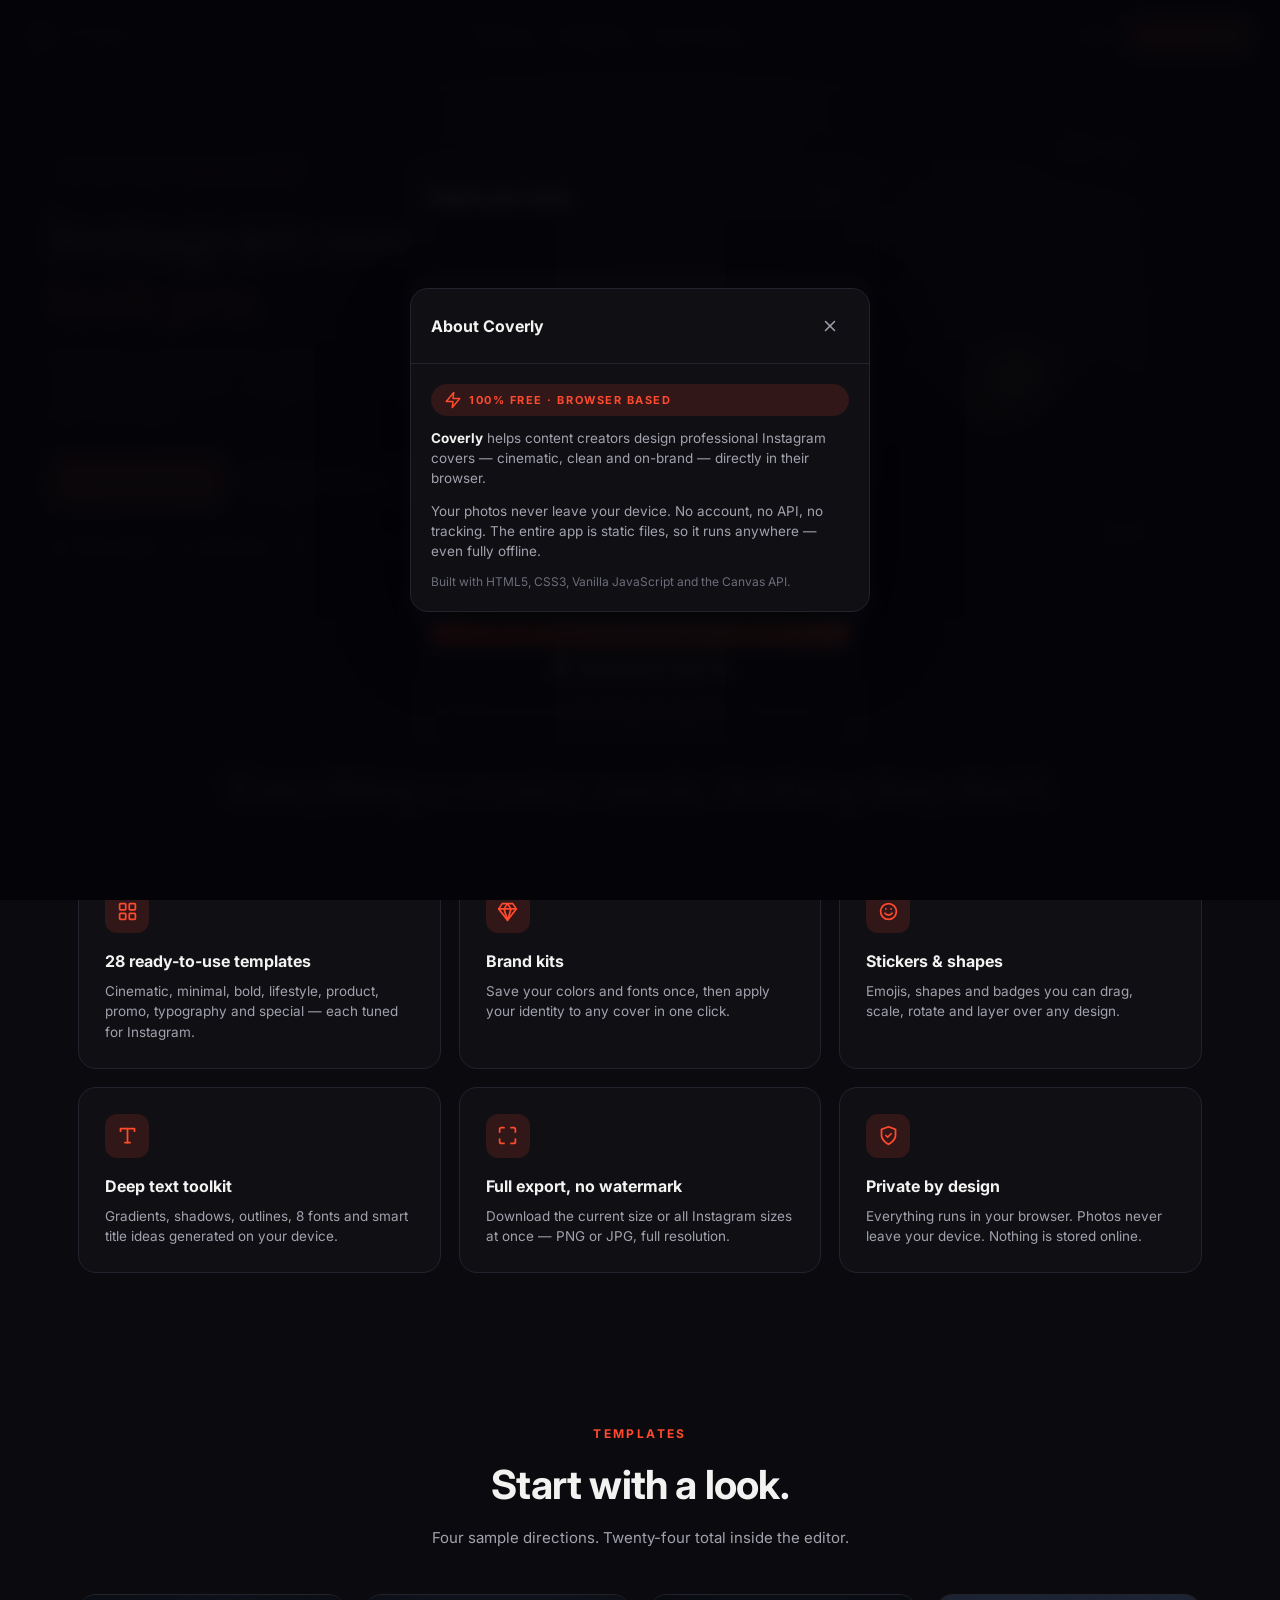
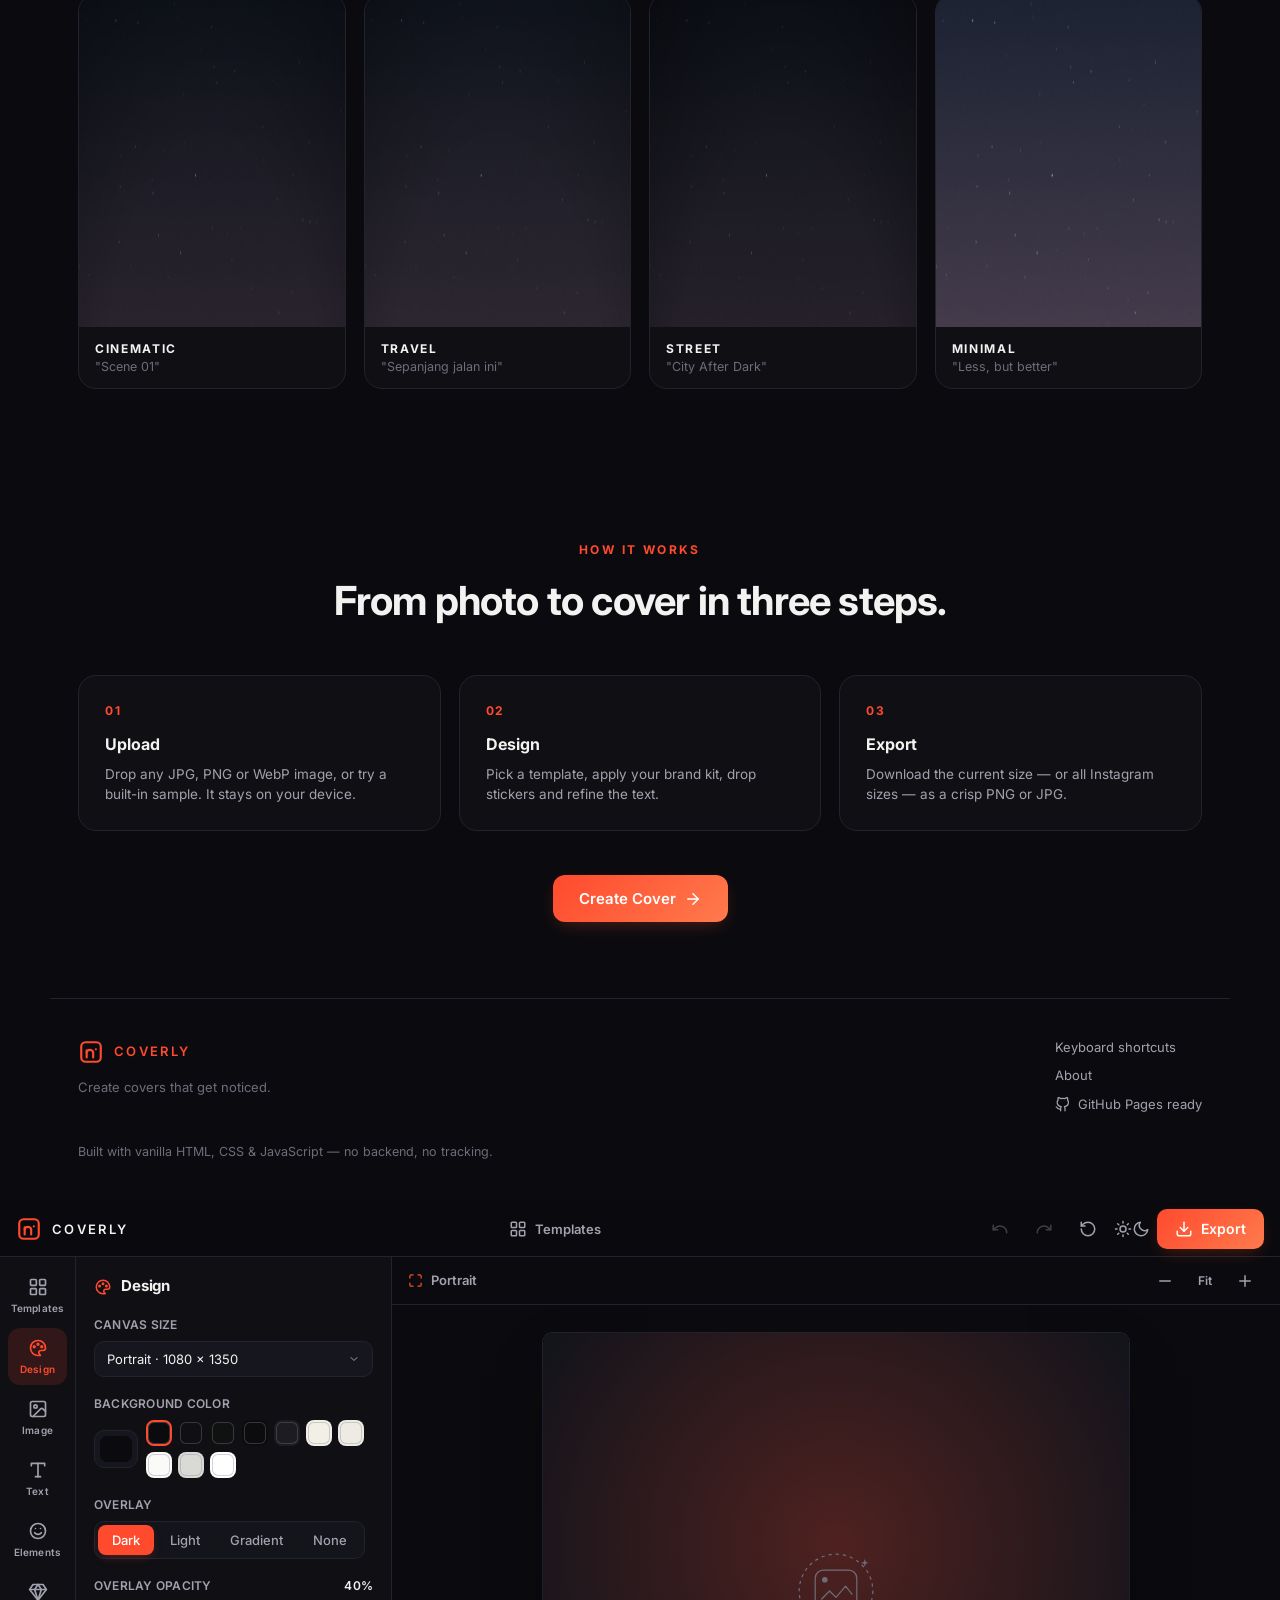
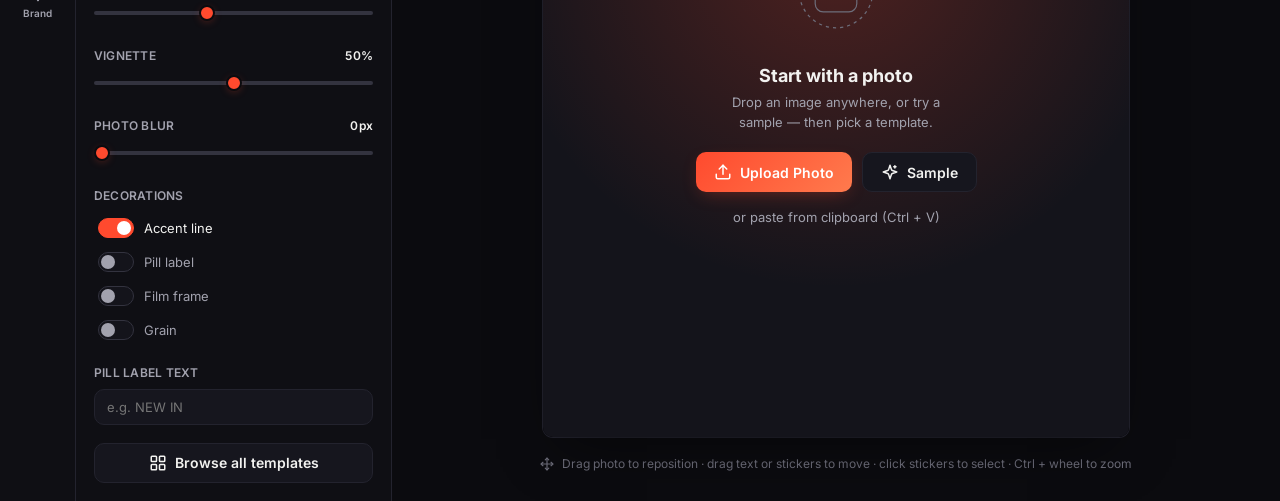
==== commit 7810bc75: "Rebuild Coverly: premium dark editor with 28 templates, text effects, stickers, brand kits and batch" ====
--- a/index.html
+++ b/index.html
@@ -1,16 +1,16 @@
 <!DOCTYPE html>
-<html lang="en" data-theme="light">
+<html lang="en" data-theme="dark">
 <head>
   <meta charset="UTF-8" />
   <meta name="viewport" content="width=device-width, initial-scale=1.0, viewport-fit=cover" />
   <title>Coverly — Instagram Cover Generator</title>
-  <meta name="description" content="Create beautiful Instagram covers directly in your browser. Free, fast and private." />
-  <meta name="theme-color" content="#0f0f0f" />
+  <meta name="description" content="Design professional Instagram covers with 28 ready-to-use templates, brand kits, stickers, text effects and full-size export. 100% in your browser." />
+  <meta name="theme-color" content="#0b0b0f" />
 
   <!-- Open Graph -->
   <meta property="og:type" content="website" />
   <meta property="og:title" content="Coverly — Instagram Cover Generator" />
-  <meta property="og:description" content="Create cinematic, clean and professional Instagram covers directly in your browser. 100% free and private." />
+  <meta property="og:description" content="Premium Instagram cover design: templates, brand kits, stickers, text effects and batch export — entirely in your browser." />
   <meta property="og:site_name" content="Coverly" />
   <meta property="og:image" content="assets/icons/icon-512.png" />
 
@@ -22,7 +22,7 @@
   <link rel="preconnect" href="https://fonts.googleapis.com" />
   <link rel="preconnect" href="https://fonts.gstatic.com" crossorigin />
   <link
-    href="https://fonts.googleapis.com/css2?family=Inter:wght@400;500;600;700&family=Space+Grotesk:wght@400;500;600;700&family=Poppins:wght@400;600;700&family=Montserrat:wght@500;600;700;800&family=Playfair+Display:ital,wght@0,400;0,500;0,600;0,700;1,400;1,500;1,600&family=Bebas+Neue&family=DM+Sans:wght@400;500;700&display=swap"
+    href="https://fonts.googleapis.com/css2?family=Inter:wght@400;500;600;700&family=Space+Grotesk:wght@400;500;600;700&family=Poppins:wght@400;500;600;700&family=Montserrat:wght@500;600;700;800&family=Oswald:wght@400;500;600;700&family=Bebas+Neue&family=Playfair+Display:ital,wght@0,400;0,500;0,600;0,700;1,400;1,500&family=DM+Serif+Display&display=swap"
     rel="stylesheet"
   />
 
@@ -51,32 +51,36 @@
     <symbol id="i-sparkles" viewBox="0 0 24 24" fill="none" stroke="currentColor" stroke-width="2" stroke-linecap="round" stroke-linejoin="round"><path d="M12 3l1.9 5.8a2 2 0 0 0 1.27 1.27L21 12l-5.83 1.93a2 2 0 0 0-1.27 1.27L12 21l-1.9-5.83a2 2 0 0 0-1.27-1.27L3 12l5.83-1.9a2 2 0 0 0 1.27-1.27L12 3z"/><path d="M18.5 3.5v3M17 5h3"/></symbol>
     <symbol id="i-image" viewBox="0 0 24 24" fill="none" stroke="currentColor" stroke-width="2" stroke-linecap="round" stroke-linejoin="round"><rect x="3" y="3" width="18" height="18" rx="2"/><circle cx="9" cy="9" r="2"/><path d="M21 15l-3.1-3.1a2 2 0 0 0-2.8 0L6 21"/></symbol>
     <symbol id="i-type" viewBox="0 0 24 24" fill="none" stroke="currentColor" stroke-width="2" stroke-linecap="round" stroke-linejoin="round"><polyline points="4 7 4 4 20 4 20 7"/><line x1="9" y1="20" x2="15" y2="20"/><line x1="12" y1="4" x2="12" y2="20"/></symbol>
-    <symbol id="i-sliders" viewBox="0 0 24 24" fill="none" stroke="currentColor" stroke-width="2" stroke-linecap="round" stroke-linejoin="round"><line x1="4" y1="21" x2="4" y2="14"/><line x1="4" y1="10" x2="4" y2="3"/><line x1="12" y1="21" x2="12" y2="12"/><line x1="12" y1="8" x2="12" y2="3"/><line x1="20" y1="21" x2="20" y2="16"/><line x1="20" y1="12" x2="20" y2="3"/><line x1="1" y1="14" x2="7" y2="14"/><line x1="9" y1="8" x2="15" y2="8"/><line x1="17" y1="16" x2="23" y2="16"/></symbol>
+    <symbol id="i-palette" viewBox="0 0 24 24" fill="none" stroke="currentColor" stroke-width="2" stroke-linecap="round" stroke-linejoin="round"><path d="M12 21a9 9 0 1 1 9-9c0 1.66-1.34 3-3 3h-2.5a2.5 2.5 0 0 0-2.5 2.5c0 .9.4 1.6 1 2.1.6.5.9 1.1.9 1.4z"/><circle cx="7.5" cy="10.5" r="1"/><circle cx="12" cy="7.5" r="1"/><circle cx="16.5" cy="10.5" r="1"/></symbol>
+    <symbol id="i-smile" viewBox="0 0 24 24" fill="none" stroke="currentColor" stroke-width="2" stroke-linecap="round" stroke-linejoin="round"><circle cx="12" cy="12" r="9"/><path d="M8 14s1.5 2 4 2 4-2 4-2"/><line x1="9" y1="9" x2="9.01" y2="9"/><line x1="15" y1="9" x2="15.01" y2="9"/></symbol>
+    <symbol id="i-gem" viewBox="0 0 24 24" fill="none" stroke="currentColor" stroke-width="2" stroke-linecap="round" stroke-linejoin="round"><path d="M6 3h12l4 6-10 13L2 9z"/><path d="M2 9h20"/><path d="M12 22 8 9l4-6 4 6z"/></symbol>
+    <symbol id="i-copy" viewBox="0 0 24 24" fill="none" stroke="currentColor" stroke-width="2" stroke-linecap="round" stroke-linejoin="round"><rect x="9" y="9" width="13" height="13" rx="2"/><path d="M5 15H4a2 2 0 0 1-2-2V4a2 2 0 0 1 2-2h9a2 2 0 0 1 2 2v1"/></symbol>
+    <symbol id="i-front" viewBox="0 0 24 24" fill="none" stroke="currentColor" stroke-width="2" stroke-linecap="round" stroke-linejoin="round"><polyline points="12 8 12 21"/><path d="M12 8l-3 3"/><path d="M12 8l3 3"/><path d="M5 3h14"/></symbol>
     <symbol id="i-grid" viewBox="0 0 24 24" fill="none" stroke="currentColor" stroke-width="2" stroke-linecap="round" stroke-linejoin="round"><rect x="3" y="3" width="7" height="7" rx="1"/><rect x="14" y="3" width="7" height="7" rx="1"/><rect x="14" y="14" width="7" height="7" rx="1"/><rect x="3" y="14" width="7" height="7" rx="1"/></symbol>
-    <symbol id="i-wand" viewBox="0 0 24 24" fill="none" stroke="currentColor" stroke-width="2" stroke-linecap="round" stroke-linejoin="round"><path d="M15 4V2M15 16v-2M8 9h2M20 9h2M17.8 11.8 19 13"/><path d="M17.8 6.2 19 5"/><path d="M3 21l9-9"/><path d="M12.2 6.2 11 5"/></symbol>
     <symbol id="i-move" viewBox="0 0 24 24" fill="none" stroke="currentColor" stroke-width="2" stroke-linecap="round" stroke-linejoin="round"><polyline points="5 9 2 12 5 15"/><polyline points="9 5 12 2 15 5"/><polyline points="15 19 12 22 9 19"/><polyline points="19 9 22 12 19 15"/><line x1="2" y1="12" x2="22" y2="12"/><line x1="12" y1="2" x2="12" y2="22"/></symbol>
     <symbol id="i-keyboard" viewBox="0 0 24 24" fill="none" stroke="currentColor" stroke-width="2" stroke-linecap="round" stroke-linejoin="round"><rect x="2" y="5" width="20" height="14" rx="2"/><path d="M6 9h.01M10 9h.01M14 9h.01M18 9h.01M6 13h.01M18 13h.01M6 17h.01M10 17h.01M14 17h.01M18 17h.01M9 13h6"/></symbol>
     <symbol id="i-info" viewBox="0 0 24 24" fill="none" stroke="currentColor" stroke-width="2" stroke-linecap="round" stroke-linejoin="round"><circle cx="12" cy="12" r="10"/><line x1="12" y1="16" x2="12" y2="12"/><line x1="12" y1="8" x2="12.01" y2="8"/></symbol>
     <symbol id="i-arrow-right" viewBox="0 0 24 24" fill="none" stroke="currentColor" stroke-width="2" stroke-linecap="round" stroke-linejoin="round"><line x1="5" y1="12" x2="19" y2="12"/><polyline points="12 5 19 12 12 19"/></symbol>
-    <symbol id="i-camera" viewBox="0 0 24 24" fill="none" stroke="currentColor" stroke-width="2" stroke-linecap="round" stroke-linejoin="round"><path d="M23 19a2 2 0 0 1-2 2H3a2 2 0 0 1-2-2V8a2 2 0 0 1 2-2h4l2-3h6l2 3h4a2 2 0 0 1 2 2z"/><circle cx="12" cy="13" r="4"/></symbol>
-    <symbol id="i-layers" viewBox="0 0 24 24" fill="none" stroke="currentColor" stroke-width="2" stroke-linecap="round" stroke-linejoin="round"><polygon points="12 2 2 7 12 12 22 7 12 2"/><polyline points="2 17 12 22 22 17"/><polyline points="2 12 12 17 22 12"/></symbol>
     <symbol id="i-align-left" viewBox="0 0 24 24" fill="none" stroke="currentColor" stroke-width="2" stroke-linecap="round" stroke-linejoin="round"><line x1="21" y1="6" x2="3" y2="6"/><line x1="15" y1="12" x2="3" y2="12"/><line x1="17" y1="18" x2="3" y2="18"/></symbol>
     <symbol id="i-align-center" viewBox="0 0 24 24" fill="none" stroke="currentColor" stroke-width="2" stroke-linecap="round" stroke-linejoin="round"><line x1="21" y1="6" x2="3" y2="6"/><line x1="17" y1="12" x2="7" y2="12"/><line x1="19" y1="18" x2="5" y2="18"/></symbol>
     <symbol id="i-align-right" viewBox="0 0 24 24" fill="none" stroke="currentColor" stroke-width="2" stroke-linecap="round" stroke-linejoin="round"><line x1="21" y1="6" x2="3" y2="6"/><line x1="21" y1="12" x2="9" y2="12"/><line x1="21" y1="18" x2="7" y2="18"/></symbol>
     <symbol id="i-refresh" viewBox="0 0 24 24" fill="none" stroke="currentColor" stroke-width="2" stroke-linecap="round" stroke-linejoin="round"><path d="M23 4v6h-6"/><path d="M1 20v-6h6"/><path d="M3.51 9a9 9 0 0 1 14.85-3.36L23 10M1 14l4.64 4.36A9 9 0 0 0 20.49 15"/></symbol>
     <symbol id="i-maximize" viewBox="0 0 24 24" fill="none" stroke="currentColor" stroke-width="2" stroke-linecap="round" stroke-linejoin="round"><path d="M8 3H5a2 2 0 0 0-2 2v3M21 8V5a2 2 0 0 0-2-2h-3M3 16v3a2 2 0 0 0 2 2h3M16 21h3a2 2 0 0 0 2-2v-3"/></symbol>
     <symbol id="i-trash" viewBox="0 0 24 24" fill="none" stroke="currentColor" stroke-width="2" stroke-linecap="round" stroke-linejoin="round"><polyline points="3 6 5 6 21 6"/><path d="M19 6v14a2 2 0 0 1-2 2H7a2 2 0 0 1-2-2V6m3 0V4a2 2 0 0 1 2-2h4a2 2 0 0 1 2 2v2"/></symbol>
-    <symbol id="i-palette" viewBox="0 0 24 24" fill="none" stroke="currentColor" stroke-width="2" stroke-linecap="round" stroke-linejoin="round"><path d="M12 21a9 9 0 1 1 9-9c0 1.66-1.34 3-3 3h-2.5a2.5 2.5 0 0 0-2.5 2.5c0 .9.4 1.6 1 2.1.6.5.9 1.1.9 1.4z"/><circle cx="7.5" cy="10.5" r="1"/><circle cx="12" cy="7.5" r="1"/><circle cx="16.5" cy="10.5" r="1"/></symbol>
-    <symbol id="i-film" viewBox="0 0 24 24" fill="none" stroke="currentColor" stroke-width="2" stroke-linecap="round" stroke-linejoin="round"><rect x="2" y="2" width="20" height="20" rx="2.18"/><line x1="7" y1="2" x2="7" y2="22"/><line x1="17" y1="2" x2="17" y2="22"/><line x1="2" y1="12" x2="22" y2="12"/></symbol>
-    <symbol id="i-loader" viewBox="0 0 24 24" fill="none" stroke="currentColor" stroke-width="2" stroke-linecap="round" stroke-linejoin="round"><path d="M21 12a9 9 0 1 1-6.22-8.56"/></symbol>
-    <symbol id="i-chevron-down" viewBox="0 0 24 24" fill="none" stroke="currentColor" stroke-width="2" stroke-linecap="round" stroke-linejoin="round"><polyline points="6 9 12 15 18 9"/></symbol>
     <symbol id="i-zap" viewBox="0 0 24 24" fill="none" stroke="currentColor" stroke-width="2" stroke-linecap="round" stroke-linejoin="round"><polygon points="13 2 3 14 12 14 11 22 21 10 12 10 13 2"/></symbol>
     <symbol id="i-shield" viewBox="0 0 24 24" fill="none" stroke="currentColor" stroke-width="2" stroke-linecap="round" stroke-linejoin="round"><path d="M12 22s8-4 8-10V5l-8-3-8 3v7c0 6 8 10 8 10z"/><polyline points="9 12 11 14 15 10"/></symbol>
-    <symbol id="i-globe" viewBox="0 0 24 24" fill="none" stroke="currentColor" stroke-width="2" stroke-linecap="round" stroke-linejoin="round"><circle cx="12" cy="12" r="10"/><line x1="2" y1="12" x2="22" y2="12"/><path d="M12 2a15.3 15.3 0 0 1 4 10 15.3 15.3 0 0 1-4 10 15.3 15.3 0 0 1-4-10 15.3 15.3 0 0 1 4-10z"/></symbol>
-    <symbol id="i-edit" viewBox="0 0 24 24" fill="none" stroke="currentColor" stroke-width="2" stroke-linecap="round" stroke-linejoin="round"><path d="M11 4H4a2 2 0 0 0-2 2v14a2 2 0 0 0 2 2h14a2 2 0 0 0 2-2v-7"/><path d="M18.5 2.5a2.1 2.1 0 0 1 3 3L12 15l-4 1 1-4 9.5-9.5z"/></symbol>
-    <symbol id="i-zoom-in" viewBox="0 0 24 24" fill="none" stroke="currentColor" stroke-width="2" stroke-linecap="round" stroke-linejoin="round"><circle cx="11" cy="11" r="8"/><line x1="21" y1="21" x2="16.65" y2="16.65"/><line x1="11" y1="8" x2="11" y2="14"/><line x1="8" y1="11" x2="14" y2="11"/></symbol>
+    <symbol id="i-github" viewBox="0 0 24 24" fill="none" stroke="currentColor" stroke-width="2" stroke-linecap="round" stroke-linejoin="round"><path d="M9 19c-5 1.5-5-2.5-7-3m14 6v-3.87a3.37 3.37 0 0 0-.94-2.61c3.14-.35 6.44-1.54 6.44-7A5.44 5.44 0 0 0 20 4.77 5.07 5.07 0 0 0 19.91 1S18.73.65 16 2.48a13.38 13.38 0 0 0-7 0C6.27.65 5.09 1 5.09 1A5.07 5.07 0 0 0 5 4.77a5.44 5.44 0 0 0-1.5 3.78c0 5.42 3.3 6.61 6.44 7A3.37 3.37 0 0 0 9 18.13V22"/></symbol>
+    <symbol id="i-loader" viewBox="0 0 24 24" fill="none" stroke="currentColor" stroke-width="2" stroke-linecap="round" stroke-linejoin="round"><path d="M21 12a9 9 0 1 1-6.22-8.56"/></symbol>
     <symbol id="i-lock" viewBox="0 0 24 24" fill="none" stroke="currentColor" stroke-width="2" stroke-linecap="round" stroke-linejoin="round"><rect x="3" y="11" width="18" height="11" rx="2"/><path d="M7 11V7a5 5 0 0 1 10 0v4"/></symbol>
-    <symbol id="i-github" viewBox="0 0 24 24" fill="none" stroke="currentColor" stroke-width="2" stroke-linecap="round" stroke-linejoin="round"><path d="M9 19c-5 1.5-5-2.5-7-3m14 6v-3.87a3.37 3.37 0 0 0-.94-2.61c3.14-.35 6.44-1.54 6.44-7A5.44 5.44 0 0 0 20 4.77 5.07 5.07 0 0 0 19.91 1S18.73.65 16 2.48a13.38 13.38 0 0 0-7 0C6.27.65 5.09 1 5.09 1A5.07 5.07 0 0 0 5 4.77a5.44 5.44 0 0 0-1.5 3.78c0 5.42 3.3 6.61 6.44 7A3.37 3.37 0 0 0 9 18.13V22"/></symbol>
+    <symbol id="i-camera" viewBox="0 0 24 24" fill="none" stroke="currentColor" stroke-width="2" stroke-linecap="round" stroke-linejoin="round"><path d="M23 19a2 2 0 0 1-2 2H3a2 2 0 0 1-2-2V8a2 2 0 0 1 2-2h4l2-3h6l2 3h4a2 2 0 0 1 2 2z"/><circle cx="12" cy="13" r="4"/></symbol>
+    <symbol id="i-chevron-down" viewBox="0 0 24 24" fill="none" stroke="currentColor" stroke-width="2" stroke-linecap="round" stroke-linejoin="round"><polyline points="6 9 12 15 18 9"/></symbol>
+    <!-- shape glyphs (filled) -->
+    <symbol id="i-circle" viewBox="0 0 24 24" fill="currentColor"><circle cx="12" cy="12" r="9"/></symbol>
+    <symbol id="i-oval" viewBox="0 0 24 24" fill="currentColor"><ellipse cx="12" cy="12" rx="9" ry="5.5"/></symbol>
+    <symbol id="i-star" viewBox="0 0 24 24" fill="currentColor"><path d="M12 2l2.9 6.3 6.9.8-5.1 4.7 1.4 6.8L12 17.4 5.9 20.6l1.4-6.8L2.2 9.1l6.9-.8z"/></symbol>
+    <symbol id="i-arrow" viewBox="0 0 24 24" fill="currentColor"><path d="M2 8h10V4l10 8-10 8v-4H2z"/></symbol>
+    <symbol id="i-frame" viewBox="0 0 24 24" fill="none" stroke="currentColor" stroke-width="2"><rect x="4" y="7" width="16" height="10" rx="2"/></symbol>
+    <symbol id="i-zigzag" viewBox="0 0 24 24" fill="none" stroke="currentColor" stroke-width="2" stroke-linecap="round" stroke-linejoin="round"><path d="M2 12l4-6 4 8 4-8 4 8 4-6"/></symbol>
   </svg>
 
   <!-- ===================== LANDING PAGE ===================== -->
@@ -110,10 +114,10 @@
               <svg class="icon"><use href="#i-zap"/></svg>
               100% FREE <span class="dot">•</span> BROWSER BASED
             </span>
-            <h1 class="hero-title">Create Instagram Covers That <em>Stand Out.</em></h1>
+            <h1 class="hero-title">Instagram covers that <em>look pro.</em></h1>
             <p class="hero-sub">
-              Design cinematic, clean and professional Instagram covers directly in your browser.
-              No sign-up. No upload. Just your creativity.
+              28 ready-to-use templates, brand kits, stickers and cinematic text effects —
+              designed in your browser, no sign-up needed.
             </p>
             <div class="hero-cta">
               <button class="btn btn-primary btn-lg js-open-editor" type="button">
@@ -124,8 +128,8 @@
             </div>
             <ul class="hero-proof" aria-label="Key benefits">
               <li><svg class="icon"><use href="#i-lock"/></svg>100% private</li>
-              <li><svg class="icon"><use href="#i-upload"/></svg>No upload</li>
-              <li><svg class="icon"><use href="#i-download"/></svg>HD export</li>
+              <li><svg class="icon"><use href="#i-download"/></svg>All IG sizes</li>
+              <li><svg class="icon"><use href="#i-sparkles"/></svg>No watermark</li>
             </ul>
           </div>
 
@@ -146,33 +150,33 @@
       <section class="section" id="features">
         <div class="section-head">
           <span class="section-kicker">Why Coverly</span>
-          <h2 class="section-title">Everything you need. Nothing you don't.</h2>
+          <h2 class="section-title">Everything a creator needs. Nothing they don't.</h2>
         </div>
         <div class="features-grid">
           <article class="feature-card">
-            <span class="feature-icon"><svg class="icon"><use href="#i-wand"/></svg></span>
-            <h3>12 premium templates</h3>
-            <p>Cinematic, editorial, analog and more — each with a distinct personality, tuned for Instagram.</p>
+            <span class="feature-icon"><svg class="icon"><use href="#i-grid"/></svg></span>
+            <h3>28 ready-to-use templates</h3>
+            <p>Cinematic, minimal, bold, lifestyle, product, promo, typography and special — each tuned for Instagram.</p>
+          </article>
+          <article class="feature-card">
+            <span class="feature-icon"><svg class="icon"><use href="#i-gem"/></svg></span>
+            <h3>Brand kits</h3>
+            <p>Save your colors and fonts once, then apply your identity to any cover in one click.</p>
+          </article>
+          <article class="feature-card">
+            <span class="feature-icon"><svg class="icon"><use href="#i-smile"/></svg></span>
+            <h3>Stickers &amp; shapes</h3>
+            <p>Emojis, shapes and badges you can drag, scale, rotate and layer over any design.</p>
           </article>
           <article class="feature-card">
             <span class="feature-icon"><svg class="icon"><use href="#i-type"/></svg></span>
-            <h3>Full text control</h3>
-            <p>Fonts, size, spacing, weight and position presets. Drag any text exactly where you want it.</p>
+            <h3>Deep text toolkit</h3>
+            <p>Gradients, shadows, outlines, 8 fonts and smart title ideas generated on your device.</p>
           </article>
           <article class="feature-card">
-            <span class="feature-icon"><svg class="icon"><use href="#i-move"/></svg></span>
-            <h3>Drag, zoom, rotate</h3>
-            <p>Move, scale and rotate your photo with pointer, touch or trackpad. Real-time preview.</p>
-          </article>
-          <article class="feature-card">
-            <span class="feature-icon"><svg class="icon"><use href="#i-layers"/></svg></span>
-            <h3>Overlays &amp; effects</h3>
-            <p>Dark and light overlays, gradients, vignette, blur, film grain and hand-drawn doodles.</p>
-          </article>
-          <article class="feature-card">
-            <span class="feature-icon"><svg class="icon"><use href="#i-sparkles"/></svg></span>
-            <h3>Smart title ideas</h3>
-            <p>Type a theme and get headline ideas generated locally. No AI, no API — instant.</p>
+            <span class="feature-icon"><svg class="icon"><use href="#i-maximize"/></svg></span>
+            <h3>Full export, no watermark</h3>
+            <p>Download the current size or all Instagram sizes at once — PNG or JPG, full resolution.</p>
           </article>
           <article class="feature-card">
             <span class="feature-icon"><svg class="icon"><use href="#i-shield"/></svg></span>
@@ -187,21 +191,21 @@
         <div class="section-head">
           <span class="section-kicker">Templates</span>
           <h2 class="section-title">Start with a look.</h2>
-          <p class="section-sub">Four sample directions. Twelve total inside the editor.</p>
+          <p class="section-sub">Four sample directions. Twenty-four total inside the editor.</p>
         </div>
         <div class="tpl-showcase">
           <button class="tpl-card js-apply-sample" data-sample="cinematic-dark" type="button">
             <div class="tpl-preview"><canvas data-sample-canvas="cinematic-dark"></canvas></div>
             <div class="tpl-meta">
               <span class="tpl-name">CINEMATIC</span>
-              <span class="tpl-tagline">"The Road Home"</span>
+              <span class="tpl-tagline">"Scene 01"</span>
             </div>
           </button>
-          <button class="tpl-card js-apply-sample" data-sample="travel-journal" type="button">
-            <div class="tpl-preview"><canvas data-sample-canvas="travel-journal"></canvas></div>
+          <button class="tpl-card js-apply-sample" data-sample="travel" type="button">
+            <div class="tpl-preview"><canvas data-sample-canvas="travel"></canvas></div>
             <div class="tpl-meta">
               <span class="tpl-name">TRAVEL</span>
-              <span class="tpl-tagline">"Escape The Ordinary"</span>
+              <span class="tpl-tagline">"Sepanjang jalan ini"</span>
             </div>
           </button>
           <button class="tpl-card js-apply-sample" data-sample="street-night" type="button">
@@ -211,11 +215,11 @@
               <span class="tpl-tagline">"City After Dark"</span>
             </div>
           </button>
-          <button class="tpl-card js-apply-sample" data-sample="editorial" type="button">
-            <div class="tpl-preview"><canvas data-sample-canvas="editorial"></canvas></div>
+          <button class="tpl-card js-apply-sample" data-sample="minimal-ivory" type="button">
+            <div class="tpl-preview"><canvas data-sample-canvas="minimal-ivory"></canvas></div>
             <div class="tpl-meta">
-              <span class="tpl-name">EDITORIAL</span>
-              <span class="tpl-tagline">"Less, But Better"</span>
+              <span class="tpl-name">MINIMAL</span>
+              <span class="tpl-tagline">"Less, but better"</span>
             </div>
           </button>
         </div>
@@ -231,17 +235,17 @@
           <article class="step">
             <span class="step-num">01</span>
             <h3>Upload</h3>
-            <p>Drop any JPG, PNG or WebP image. It stays on your device.</p>
+            <p>Drop any JPG, PNG or WebP image, or try a built-in sample. It stays on your device.</p>
           </article>
           <article class="step">
             <span class="step-num">02</span>
             <h3>Design</h3>
-            <p>Pick a template, refine the text, move the photo, tune the mood.</p>
+            <p>Pick a template, apply your brand kit, drop stickers and refine the text.</p>
           </article>
           <article class="step">
             <span class="step-num">03</span>
             <h3>Export</h3>
-            <p>Download a crisp PNG or JPG — ready for your grid.</p>
+            <p>Download the current size — or all Instagram sizes — as a crisp PNG or JPG.</p>
           </article>
         </div>
         <div class="section-cta">
@@ -286,15 +290,6 @@
         <button class="tb-tab" type="button" data-tab="templates" aria-pressed="false">
           <svg class="icon"><use href="#i-grid"/></svg><span>Templates</span>
         </button>
-        <button class="tb-tab is-active" type="button" data-tab="edit" aria-pressed="true">
-          <svg class="icon"><use href="#i-move"/></svg><span>Edit</span>
-        </button>
-        <button class="tb-tab" type="button" data-tab="text" aria-pressed="false">
-          <svg class="icon"><use href="#i-type"/></svg><span>Text</span>
-        </button>
-        <button class="tb-tab" type="button" data-tab="adjust" aria-pressed="false">
-          <svg class="icon"><use href="#i-layers"/></svg><span>Adjust</span>
-        </button>
       </nav>
 
       <div class="tb-actions">
@@ -307,7 +302,7 @@
         <button class="icon-btn" id="resetBtn" type="button" aria-label="Reset design" title="Reset design" data-tooltip="Reset">
           <svg class="icon"><use href="#i-reset"/></svg>
         </button>
-        <button class="icon-btn js-dark-toggle" type="button" aria-label="Toggle dark mode" title="Toggle dark mode">
+        <button class="icon-btn js-dark-toggle" id="themeToggle" type="button" aria-label="Toggle dark mode" title="Toggle dark mode">
           <svg class="icon icon-sun"><use href="#i-sun"/></svg>
           <svg class="icon icon-moon"><use href="#i-moon"/></svg>
         </button>
@@ -319,45 +314,457 @@
     </header>
 
     <div class="editor-body">
-      <!-- LEFT SIDEBAR -->
-      <aside class="sidebar sidebar-left" aria-label="Upload and templates">
-        <!-- Upload -->
-        <section class="panel" id="panel-upload">
-          <h2 class="panel-title">
-            <svg class="icon"><use href="#i-upload"/></svg> Upload
-          </h2>
-          <button class="dropzone" id="dropzone" type="button">
-            <input type="file" id="fileInput" accept="image/jpeg,image/png,image/webp" hidden />
-            <span class="dz-icon"><svg class="icon"><use href="#i-image"/></svg></span>
-            <strong>Upload Photo</strong>
-            <span class="dz-hint">Drop your image here</span>
-            <span class="dz-formats">JPG · PNG · WEBP</span>
+      <!-- ICON RAIL -->
+      <nav class="rail" aria-label="Editor tools">
+        <button class="rail-btn" type="button" data-tab="templates" aria-pressed="false" title="Templates">
+          <svg class="icon"><use href="#i-grid"/></svg>
+          <span>Templates</span>
+        </button>
+        <button class="rail-btn is-active" type="button" data-tab="design" aria-pressed="true" title="Design">
+          <svg class="icon"><use href="#i-palette"/></svg>
+          <span>Design</span>
+        </button>
+        <button class="rail-btn" type="button" data-tab="image" aria-pressed="false" title="Image">
+          <svg class="icon"><use href="#i-image"/></svg>
+          <span>Image</span>
+        </button>
+        <button class="rail-btn" type="button" data-tab="text" aria-pressed="false" title="Text">
+          <svg class="icon"><use href="#i-type"/></svg>
+          <span>Text</span>
+        </button>
+        <button class="rail-btn" type="button" data-tab="elements" aria-pressed="false" title="Elements">
+          <svg class="icon"><use href="#i-smile"/></svg>
+          <span>Elements</span>
+        </button>
+        <button class="rail-btn" type="button" data-tab="brand" aria-pressed="false" title="Brand kit">
+          <svg class="icon"><use href="#i-gem"/></svg>
+          <span>Brand</span>
+        </button>
+      </nav>
+
+      <!-- PANELS -->
+      <div class="panels">
+
+        <!-- TEMPLATES -->
+        <section class="panel" id="panel-templates">
+          <header class="panel-head">
+            <h2 class="panel-title"><svg class="icon"><use href="#i-grid"/></svg> Templates</h2>
+            <span class="panel-count">28 ready-to-use</span>
+          </header>
+          <div class="tpl-cats" id="templateCats" role="tablist" aria-label="Template categories"></div>
+          <div class="tpl-grid" id="templateGrid" role="list"></div>
+        </section>
+
+        <!-- DESIGN -->
+        <section class="panel is-visible" id="panel-design">
+          <header class="panel-head">
+            <h2 class="panel-title"><svg class="icon"><use href="#i-palette"/></svg> Design</h2>
+          </header>
+
+          <div class="control-group">
+            <label class="ctl-label" for="canvasSizeSelect">Canvas size</label>
+            <select id="canvasSizeSelect" aria-label="Canvas size">
+              <option value="1080x1350">Portrait · 1080 × 1350</option>
+              <option value="1080x1080">Square · 1080 × 1080</option>
+              <option value="1080x1920">Story · 1080 × 1920</option>
+            </select>
+          </div>
+
+          <div class="control-group">
+            <label class="ctl-label" for="bgColorInput">Background color</label>
+            <div class="color-row">
+              <input type="color" id="bgColorInput" value="#0b0b0f" aria-label="Background color" />
+              <div class="swatch-row" id="bgSwatches" role="group" aria-label="Background presets"></div>
+            </div>
+          </div>
+
+          <div class="control-group">
+            <label class="ctl-label">Overlay</label>
+            <div class="seg" id="ovSeg" role="group" aria-label="Overlay type">
+              <button class="seg-btn is-active" type="button" data-ovtype="dark">Dark</button>
+              <button class="seg-btn" type="button" data-ovtype="light">Light</button>
+              <button class="seg-btn" type="button" data-ovtype="gradient">Gradient</button>
+              <button class="seg-btn" type="button" data-ovtype="none">None</button>
+            </div>
+          </div>
+
+          <div class="control-group">
+            <label class="ctl-label" for="ovRange">
+              <span>Overlay opacity</span><output id="ovVal">50%</output>
+            </label>
+            <input type="range" id="ovRange" min="0" max="100" value="50" />
+          </div>
+          <div class="control-group">
+            <label class="ctl-label" for="vigRange">
+              <span>Vignette</span><output id="vigVal">0%</output>
+            </label>
+            <input type="range" id="vigRange" min="0" max="100" value="0" />
+          </div>
+          <div class="control-group">
+            <label class="ctl-label" for="blurRange">
+              <span>Photo blur</span><output id="blurVal">0px</output>
+            </label>
+            <input type="range" id="blurRange" min="0" max="30" value="0" />
+          </div>
+
+          <div class="control-group">
+            <label class="ctl-label">Decorations</label>
+            <div class="toggle-row">
+              <button class="toggle" id="accentLineToggle" type="button" role="switch" aria-checked="false" aria-label="Toggle accent line">
+                <span class="toggle-knob"></span><span class="toggle-label">Accent line</span>
+              </button>
+              <button class="toggle" id="pillToggle" type="button" role="switch" aria-checked="false" aria-label="Toggle pill label">
+                <span class="toggle-knob"></span><span class="toggle-label">Pill label</span>
+              </button>
+              <button class="toggle" id="filmToggle" type="button" role="switch" aria-checked="false" aria-label="Toggle film frame">
+                <span class="toggle-knob"></span><span class="toggle-label">Film frame</span>
+              </button>
+              <button class="toggle" id="grainToggle" type="button" role="switch" aria-checked="false" aria-label="Toggle film grain">
+                <span class="toggle-knob"></span><span class="toggle-label">Grain</span>
+              </button>
+            </div>
+          </div>
+
+          <div class="control-group">
+            <label class="ctl-label" for="pillTextInput">Pill label text</label>
+            <input type="text" id="pillTextInput" placeholder="e.g. NEW IN" />
+          </div>
+
+          <button class="btn btn-ghost btn-block" id="browseTplBtn" type="button">
+            <svg class="icon"><use href="#i-grid"/></svg>
+            Browse all templates
           </button>
-          <p class="dz-note" id="imgStatus">
+        </section>
+
+        <!-- IMAGE -->
+        <section class="panel" id="panel-image">
+          <header class="panel-head">
+            <h2 class="panel-title"><svg class="icon"><use href="#i-image"/></svg> Image</h2>
+          </header>
+
+          <input type="file" id="fileInput" accept="image/*" class="sr-only" />
+
+          <button class="dropzone-sm" id="editUploadBtn" type="button">
+            <svg class="icon"><use href="#i-upload"/></svg>
+            Upload / Replace photo
+          </button>
+          <button class="btn btn-ghost btn-block" id="sampleBtn" type="button">
+            <svg class="icon"><use href="#i-sparkles"/></svg>
+            Try a sample photo
+          </button>
+          <p class="panel-note" id="imgStatus">
             <svg class="icon"><use href="#i-lock"/></svg>
             Processed locally — never leaves your device.
           </p>
+
+          <div class="control-group">
+            <label class="ctl-label" for="zoomRange">
+              <span>Zoom</span><output id="zoomVal">100%</output>
+            </label>
+            <div class="range-row">
+              <button class="icon-btn mini" id="zoomMinusBtn" type="button" aria-label="Zoom out" title="Zoom out"><svg class="icon"><use href="#i-minus"/></svg></button>
+              <input type="range" id="zoomRange" min="50" max="300" value="100" />
+              <button class="icon-btn mini" id="zoomPlusBtn" type="button" aria-label="Zoom in" title="Zoom in"><svg class="icon"><use href="#i-plus"/></svg></button>
+            </div>
+          </div>
+
+          <div class="control-group">
+            <label class="ctl-label" for="rotRange">
+              <span>Rotation</span><output id="rotVal">0°</output>
+            </label>
+            <div class="range-row">
+              <button class="icon-btn mini" id="rotMinusBtn" type="button" aria-label="Rotate left" title="Rotate left"><svg class="icon"><use href="#i-minus"/></svg></button>
+              <input type="range" id="rotRange" min="-180" max="180" value="0" />
+              <button class="icon-btn mini" id="rotPlusBtn" type="button" aria-label="Rotate right" title="Rotate right"><svg class="icon"><use href="#i-plus"/></svg></button>
+            </div>
+          </div>
+
+          <p class="panel-note">
+            <svg class="icon"><use href="#i-move"/></svg>
+            Tip: drag directly on the canvas to reposition your photo. Ctrl + wheel to zoom.
+          </p>
+
+          <button class="btn btn-ghost btn-sm btn-block" id="resetImgBtn" type="button">
+            <svg class="icon"><use href="#i-refresh"/></svg>
+            Reset photo position
+          </button>
         </section>
 
-        <!-- Templates -->
-        <section class="panel" id="panel-templates">
-          <h2 class="panel-title">
-            <svg class="icon"><use href="#i-wand"/></svg> Templates
-          </h2>
-          <div class="tpl-cats" id="templateCats" role="tablist" aria-label="Template categories">
-            <button class="tpl-cat is-active" type="button" data-cat="all" role="tab" aria-selected="true">All</button>
-            <button class="tpl-cat" type="button" data-cat="cinematic" role="tab" aria-selected="false">Cinematic</button>
-            <button class="tpl-cat" type="button" data-cat="travel" role="tab" aria-selected="false">Travel</button>
-            <button class="tpl-cat" type="button" data-cat="street" role="tab" aria-selected="false">Street</button>
-            <button class="tpl-cat" type="button" data-cat="minimal" role="tab" aria-selected="false">Minimal</button>
-            <button class="tpl-cat" type="button" data-cat="editorial" role="tab" aria-selected="false">Editorial</button>
-            <button class="tpl-cat" type="button" data-cat="analog" role="tab" aria-selected="false">Analog</button>
-            <button class="tpl-cat" type="button" data-cat="quote" role="tab" aria-selected="false">Quote</button>
-            <button class="tpl-cat" type="button" data-cat="doodle" role="tab" aria-selected="false">Doodle</button>
-          </div>
-          <div class="tpl-grid" id="templateGrid" role="list"></div>
+        <!-- TEXT -->
+        <section class="panel" id="panel-text">
+          <header class="panel-head">
+            <h2 class="panel-title"><svg class="icon"><use href="#i-type"/></svg> Text</h2>
+            <div class="seg seg-sm" role="group" aria-label="Active text layer">
+              <button class="seg-btn is-active" type="button" data-textlayer="title" aria-pressed="true">Title</button>
+              <button class="seg-btn" type="button" data-textlayer="subtitle" aria-pressed="false">Subtitle</button>
+            </div>
+          </header>
+
+          <div class="control-group">
+            <label class="ctl-label" for="titleInput">Title</label>
+            <textarea id="titleInput" rows="2" placeholder="Your title here" aria-label="Title text"></textarea>
+          </div>
+          <div class="control-group">
+            <label class="ctl-label" for="subtitleInput">Subtitle</label>
+            <textarea id="subtitleInput" rows="2" placeholder="Add a subtitle" aria-label="Subtitle text"></textarea>
+          </div>
+
+          <div class="control-group">
+            <label class="ctl-label" for="fontSelect">Font family</label>
+            <select id="fontSelect">
+              <option value="Space Grotesk">Space Grotesk</option>
+              <option value="Inter">Inter</option>
+              <option value="Poppins">Poppins</option>
+              <option value="Montserrat">Montserrat</option>
+              <option value="Oswald">Oswald</option>
+              <option value="Bebas Neue">Bebas Neue</option>
+              <option value="Playfair Display">Playfair Display</option>
+              <option value="DM Serif Display">DM Serif Display</option>
+            </select>
+          </div>
+
+          <div class="control-group ctl-2col">
+            <div>
+              <label class="ctl-label" for="sizeRange">Size</label>
+              <input type="range" id="sizeRange" min="24" max="280" value="104" />
+              <output id="sizeVal" class="ctl-output">104</output>
+            </div>
+            <div>
+              <label class="ctl-label" for="weightSelect">Weight</label>
+              <select id="weightSelect">
+                <option value="400">Regular</option>
+                <option value="500">Medium</option>
+                <option value="600">Semibold</option>
+                <option value="700">Bold</option>
+                <option value="800">Extra bold</option>
+              </select>
+            </div>
+          </div>
+
+          <div class="control-group">
+            <label class="ctl-label" for="lsRange">
+              <span>Letter spacing</span><output id="lsVal">0</output>
+            </label>
+            <input type="range" id="lsRange" min="0" max="60" value="0" />
+          </div>
+          <div class="control-group">
+            <label class="ctl-label" for="lhRange">
+              <span>Line height</span><output id="lhVal">1.1</output>
+            </label>
+            <input type="range" id="lhRange" min="0.8" max="2" step="0.05" value="1.1" />
+          </div>
+
+          <div class="control-group">
+            <label class="ctl-label" for="caseSelect">Case</label>
+            <select id="caseSelect">
+              <option value="none">As typed</option>
+              <option value="uppercase">UPPERCASE</option>
+              <option value="lowercase">lowercase</option>
+              <option value="capitalize">Capitalize</option>
+            </select>
+          </div>
+
+          <div class="control-group">
+            <label class="ctl-label">Align</label>
+            <div class="seg" id="alignSeg" role="group" aria-label="Text alignment">
+              <button class="seg-btn" type="button" data-align="left" aria-label="Align left"><svg class="icon"><use href="#i-align-left"/></svg></button>
+              <button class="seg-btn" type="button" data-align="center" aria-label="Align center"><svg class="icon"><use href="#i-align-center"/></svg></button>
+              <button class="seg-btn" type="button" data-align="right" aria-label="Align right"><svg class="icon"><use href="#i-align-right"/></svg></button>
+            </div>
+          </div>
+
+          <div class="control-group ctl-2col">
+            <div>
+              <label class="ctl-label" for="colorInput">Color</label>
+              <div class="color-row">
+                <input type="color" id="colorInput" value="#ffffff" aria-label="Text color" />
+                <button class="icon-btn mini" id="colorResetBtn" type="button" aria-label="Reset text color" title="Reset text color"><svg class="icon"><use href="#i-reset"/></svg></button>
+              </div>
+            </div>
+            <div>
+              <label class="ctl-label" for="opacityRange">
+                <span>Opacity</span><output id="opacityVal">100%</output>
+              </label>
+              <input type="range" id="opacityRange" min="0" max="100" value="100" />
+            </div>
+          </div>
+
+          <!-- GRADIENT -->
+          <div class="control-group effect-group">
+            <div class="effect-head">
+              <button class="toggle" id="gradToggle" type="button" role="switch" aria-checked="false" aria-label="Toggle gradient">
+                <span class="toggle-knob"></span><span class="toggle-label">Gradient</span>
+              </button>
+            </div>
+            <div class="effect-body" id="gradGroup">
+              <div class="color-row">
+                <input type="color" id="gradColor1" value="#ffffff" aria-label="Gradient color 1" />
+                <input type="color" id="gradColor2" value="#ff5a36" aria-label="Gradient color 2" />
+              </div>
+              <label class="ctl-label" for="gradAngle">
+                <span>Angle</span><output id="gradAngleVal">90°</output>
+              </label>
+              <input type="range" id="gradAngle" min="0" max="180" value="90" />
+            </div>
+          </div>
+
+          <!-- SHADOW -->
+          <div class="control-group effect-group">
+            <div class="effect-head">
+              <button class="toggle" id="shadowToggle" type="button" role="switch" aria-checked="false" aria-label="Toggle shadow">
+                <span class="toggle-knob"></span><span class="toggle-label">Shadow</span>
+              </button>
+            </div>
+            <div class="effect-body" id="shadowGroup">
+              <div class="color-row">
+                <input type="color" id="shadowColor" value="#000000" aria-label="Shadow color" />
+              </div>
+              <label class="ctl-label" for="shadowBlur">
+                <span>Blur</span><output id="shadowBlurVal">24px</output>
+              </label>
+              <input type="range" id="shadowBlur" min="0" max="60" value="24" />
+              <div class="ctl-2col">
+                <div>
+                  <label class="ctl-label" for="shadowX">
+                    <span>Offset X</span><output id="shadowXVal">0px</output>
+                  </label>
+                  <input type="range" id="shadowX" min="-40" max="40" value="0" />
+                </div>
+                <div>
+                  <label class="ctl-label" for="shadowY">
+                    <span>Offset Y</span><output id="shadowYVal">6px</output>
+                  </label>
+                  <input type="range" id="shadowY" min="-40" max="40" value="6" />
+                </div>
+              </div>
+            </div>
+          </div>
+
+          <!-- OUTLINE -->
+          <div class="control-group effect-group">
+            <div class="effect-head">
+              <button class="toggle" id="outlineToggle" type="button" role="switch" aria-checked="false" aria-label="Toggle outline">
+                <span class="toggle-knob"></span><span class="toggle-label">Outline</span>
+              </button>
+            </div>
+            <div class="effect-body" id="outlineGroup">
+              <div class="color-row">
+                <input type="color" id="outlineColor" value="#000000" aria-label="Outline color" />
+              </div>
+              <label class="ctl-label" for="outlineWidth">
+                <span>Width</span><output id="outlineWidthVal">6px</output>
+              </label>
+              <input type="range" id="outlineWidth" min="1" max="24" value="6" />
+            </div>
+          </div>
+
+          <div class="control-group">
+            <label class="ctl-label">Position</label>
+            <div class="pos-grid" id="posGrid" role="group" aria-label="Text position preset">
+              <button class="pos-btn" type="button" data-pos="top-left" aria-label="Top left"><span></span></button>
+              <button class="pos-btn" type="button" data-pos="top-center" aria-label="Top center"><span></span></button>
+              <button class="pos-btn" type="button" data-pos="top-right" aria-label="Top right"><span></span></button>
+              <button class="pos-btn" type="button" data-pos="center" aria-label="Center"><span></span></button>
+              <button class="pos-btn" type="button" data-pos="mid-left" aria-label="Middle left"><span></span></button>
+              <button class="pos-btn" type="button" data-pos="mid-right" aria-label="Middle right"><span></span></button>
+              <button class="pos-btn" type="button" data-pos="bottom-left" aria-label="Bottom left"><span></span></button>
+              <button class="pos-btn" type="button" data-pos="bottom-center" aria-label="Bottom center"><span></span></button>
+              <button class="pos-btn" type="button" data-pos="bottom-right" aria-label="Bottom right"><span></span></button>
+            </div>
+          </div>
+
+          <div class="control-group ideas">
+            <label class="ctl-label" for="ideasInput">
+              <span class="ideas-label"><svg class="icon"><use href="#i-sparkles"/></svg> Smart Title Ideas</span>
+            </label>
+            <div class="ideas-row">
+              <input type="text" id="ideasInput" placeholder="e.g. jalan pulang sore hari" aria-label="Theme for title ideas" />
+              <button class="btn btn-ghost btn-sm" id="ideasBtn" type="button">Generate</button>
+            </div>
+            <ul class="ideas-list" id="ideasList" aria-live="polite"></ul>
+            <p class="ideas-note">Generated locally from a simple dictionary — no AI, no internet.</p>
+          </div>
         </section>
-      </aside>
+
+        <!-- ELEMENTS -->
+        <section class="panel" id="panel-elements">
+          <header class="panel-head">
+            <h2 class="panel-title"><svg class="icon"><use href="#i-smile"/></svg> Elements</h2>
+          </header>
+
+          <div class="el-list" id="elList" aria-label="Added elements"></div>
+
+          <div class="control-group el-controls" id="elControls" hidden>
+            <label class="ctl-label" for="elScale">
+              <span>Scale</span><output id="elScaleVal">1.00</output>
+            </label>
+            <input type="range" id="elScale" min="30" max="300" value="100" />
+
+            <label class="ctl-label" for="elRot">
+              <span>Rotation</span><output id="elRotVal">0°</output>
+            </label>
+            <input type="range" id="elRot" min="-180" max="180" value="0" />
+
+            <label class="ctl-label" for="elOpacity">
+              <span>Opacity</span><output id="elOpacityVal">100%</output>
+            </label>
+            <input type="range" id="elOpacity" min="0" max="100" value="100" />
+
+            <label class="ctl-label" for="elColor">Color</label>
+            <div class="color-row">
+              <input type="color" id="elColor" value="#ff5a36" aria-label="Element color" />
+            </div>
+
+            <div class="btn-row">
+              <button class="btn btn-ghost btn-sm" id="elFrontBtn" type="button" title="Bring to front">
+                <svg class="icon"><use href="#i-front"/></svg> Front
+              </button>
+              <button class="btn btn-ghost btn-sm" id="elDupBtn" type="button" title="Duplicate">
+                <svg class="icon"><use href="#i-copy"/></svg> Duplicate
+              </button>
+              <button class="btn btn-ghost btn-sm btn-danger" id="elDeleteBtn" type="button" title="Delete">
+                <svg class="icon"><use href="#i-trash"/></svg> Delete
+              </button>
+            </div>
+          </div>
+
+          <p class="panel-note">
+            <svg class="icon"><use href="#i-move"/></svg>
+            Add a sticker, then drag it anywhere on the canvas. Click to select.
+          </p>
+
+          <div class="el-palette" id="elPalette"></div>
+        </section>
+
+        <!-- BRAND -->
+        <section class="panel" id="panel-brand">
+          <header class="panel-head">
+            <h2 class="panel-title"><svg class="icon"><use href="#i-gem"/></svg> Brand Kit</h2>
+          </header>
+
+          <div class="brand-current">
+            <span class="brand-label">Current design</span>
+            <div class="brand-dots">
+              <span class="brand-dot" id="brandSwatch" title="Background"></span>
+              <span class="brand-dot" id="brandTitleColor" title="Title"></span>
+              <span class="brand-dot" id="brandSubColor" title="Subtitle"></span>
+            </div>
+            <p class="brand-fonts"><span id="brandTitleFont">Space Grotesk</span> · <span id="brandSubFont">Inter</span></p>
+          </div>
+
+          <div class="control-group">
+            <label class="ctl-label" for="brandName">Save current as a kit</label>
+            <div class="ideas-row">
+              <input type="text" id="brandName" placeholder="e.g. My Brand" aria-label="Brand kit name" />
+              <button class="btn btn-ghost btn-sm" id="brandSaveBtn" type="button">Save</button>
+            </div>
+          </div>
+
+          <h4 class="el-group-title">Saved kits</h4>
+          <div class="brand-list" id="brandList"></div>
+        </section>
+
+      </div>
 
       <!-- CANVAS STAGE -->
       <main class="canvas-stage" aria-label="Design canvas">
@@ -365,11 +772,7 @@
           <label class="size-select" for="canvasSizeSelect">
             <span class="sr-only">Canvas size</span>
             <svg class="icon"><use href="#i-maximize"/></svg>
-            <select id="canvasSizeSelect" aria-label="Canvas size">
-              <option value="1080x1350">Portrait · 1080 × 1350</option>
-              <option value="1080x1080">Square · 1080 × 1080</option>
-              <option value="1080x1920">Story · 1080 × 1920</option>
-            </select>
+            <span class="size-select-text" id="sizeSelectText">Portrait</span>
           </label>
           <div class="stage-zoom" role="group" aria-label="Canvas zoom">
             <button class="icon-btn" id="zoomOutBtn" type="button" aria-label="Zoom out" title="Zoom out">
@@ -382,7 +785,7 @@
           </div>
         </div>
 
-        <div class="stage-scroll">
+        <div class="stage-scroll" id="dropzone">
           <div class="stage-frame">
             <div class="canvas-empty" id="canvasEmpty">
               <div class="empty-art" aria-hidden="true">
@@ -394,242 +797,37 @@
                   <path d="M96 20l1.2 3.6 3.6 1.2-3.6 1.2L96 29.6l-1.2-3.6-3.6-1.2 3.6-1.2z" fill="currentColor"/>
                 </svg>
               </div>
-              <h3>Create something beautiful.</h3>
-              <p>Upload a photo to start designing your cover.</p>
-              <button class="btn btn-primary" id="emptyUploadBtn" type="button">
-                <svg class="icon"><use href="#i-upload"/></svg>
-                Upload Photo
-              </button>
+              <h3>Start with a photo</h3>
+              <p>Drop an image anywhere, or try a sample — then pick a template.</p>
+              <div class="empty-actions">
+                <button class="btn btn-primary" id="emptyUploadBtn" type="button">
+                  <svg class="icon"><use href="#i-upload"/></svg>
+                  Upload Photo
+                </button>
+                <button class="btn btn-ghost" id="emptySampleBtn" type="button">
+                  <svg class="icon"><use href="#i-sparkles"/></svg>
+                  Sample
+                </button>
+              </div>
+              <p class="empty-hint">or paste from clipboard (Ctrl + V)</p>
             </div>
             <canvas id="previewCanvas" class="preview-canvas" width="1080" height="1350"></canvas>
           </div>
           <p class="stage-hint">
             <svg class="icon"><use href="#i-move"/></svg>
-            Drag photo to reposition · drag text to move · Ctrl + wheel to zoom
+            Drag photo to reposition · drag text or stickers to move · click stickers to select · Ctrl + wheel to zoom
           </p>
         </div>
       </main>
 
-      <!-- RIGHT PANEL / MOBILE BOTTOM SHEET (same DOM, restyled by CSS) -->
+      <!-- MOBILE BOTTOM SHEET (same DOM, restyled by CSS) -->
       <div class="sheet" id="bottomSheet">
         <div class="sheet-handle" aria-hidden="true"></div>
         <header class="sheet-head">
-          <h2 class="sheet-title" id="sheetTitle">Image</h2>
+          <h2 class="sheet-title" id="sheetTitle">Design</h2>
           <button class="icon-btn" id="sheetClose" type="button" aria-label="Close panel"><svg class="icon"><use href="#i-x"/></svg></button>
         </header>
-        <div class="sheet-body" id="sheetBody">
-          <!-- IMAGE / EDIT -->
-          <section class="panel panel-control" id="panel-edit" data-panel="edit">
-            <div class="panel-head">
-              <h2 class="panel-title"><svg class="icon"><use href="#i-camera"/></svg> Image</h2>
-              <button class="icon-btn" id="resetImgBtn" type="button" aria-label="Reset image position" title="Reset image position">
-                <svg class="icon"><use href="#i-refresh"/></svg>
-              </button>
-            </div>
-            <div class="control-group">
-              <label class="ctl-label" for="zoomRange">
-                <span>Zoom</span><output id="zoomVal">100%</output>
-              </label>
-              <div class="range-row">
-                <button class="icon-btn mini" id="zoomMinusBtn" type="button" aria-label="Zoom out" title="Zoom out"><svg class="icon"><use href="#i-minus"/></svg></button>
-                <input type="range" id="zoomRange" min="50" max="300" value="100" />
-                <button class="icon-btn mini" id="zoomPlusBtn" type="button" aria-label="Zoom in" title="Zoom in"><svg class="icon"><use href="#i-plus"/></svg></button>
-              </div>
-            </div>
-            <div class="control-group">
-              <label class="ctl-label" for="rotRange">
-                <span>Rotation</span><output id="rotVal">0°</output>
-              </label>
-              <div class="range-row">
-                <button class="icon-btn mini" id="rotMinusBtn" type="button" aria-label="Rotate left" title="Rotate left"><svg class="icon"><use href="#i-minus"/></svg></button>
-                <input type="range" id="rotRange" min="-45" max="45" value="0" />
-                <button class="icon-btn mini" id="rotPlusBtn" type="button" aria-label="Rotate right" title="Rotate right"><svg class="icon"><use href="#i-plus"/></svg></button>
-              </div>
-            </div>
-            <p class="panel-note">
-              <svg class="icon"><use href="#i-move"/></svg>
-              Tip: drag directly on the canvas to reposition your photo.
-            </p>
-            <button class="btn btn-ghost btn-sm btn-block" id="editUploadBtn" type="button">
-              <svg class="icon"><use href="#i-upload"/></svg>
-              Upload / Replace photo
-            </button>
-          </section>
-
-        <!-- TEXT -->
-        <section class="panel panel-control" id="panel-text" data-panel="text" hidden>
-          <div class="panel-head">
-            <h2 class="panel-title"><svg class="icon"><use href="#i-type"/></svg> Text</h2>
-            <div class="seg seg-sm" role="group" aria-label="Active text layer">
-              <button class="seg-btn is-active" type="button" data-textlayer="title" aria-pressed="true">Title</button>
-              <button class="seg-btn" type="button" data-textlayer="subtitle" aria-pressed="false">Subtitle</button>
-            </div>
-          </div>
-
-          <div class="control-group">
-            <label class="ctl-label" for="titleInput">Title</label>
-            <textarea id="titleInput" rows="2" placeholder="Your title here" aria-label="Title text"></textarea>
-          </div>
-          <div class="control-group">
-            <label class="ctl-label" for="subtitleInput">Subtitle</label>
-            <textarea id="subtitleInput" rows="2" placeholder="Add a subtitle" aria-label="Subtitle text"></textarea>
-          </div>
-
-          <div class="control-group">
-            <label class="ctl-label" for="fontSelect">Font family</label>
-            <select id="fontSelect">
-              <option value="Inter">Inter</option>
-              <option value="Poppins">Poppins</option>
-              <option value="Montserrat">Montserrat</option>
-              <option value="Playfair Display">Playfair Display</option>
-              <option value="Bebas Neue">Bebas Neue</option>
-              <option value="DM Sans">DM Sans</option>
-              <option value="Space Grotesk">Space Grotesk</option>
-            </select>
-          </div>
-
-          <div class="control-group ctl-2col">
-            <div>
-              <label class="ctl-label" for="sizeRange">Size</label>
-              <input type="range" id="sizeRange" min="24" max="260" value="96" />
-              <output id="sizeVal" class="ctl-output">96</output>
-            </div>
-            <div>
-              <label class="ctl-label" for="weightSelect">Weight</label>
-              <select id="weightSelect">
-                <option value="400">Regular</option>
-                <option value="500">Medium</option>
-                <option value="600">Semibold</option>
-                <option value="700">Bold</option>
-                <option value="800">Extra bold</option>
-              </select>
-            </div>
-          </div>
-
-          <div class="control-group">
-            <label class="ctl-label" for="lsRange">
-              <span>Letter spacing</span><output id="lsVal">0</output>
-            </label>
-            <input type="range" id="lsRange" min="0" max="60" value="0" />
-          </div>
-          <div class="control-group">
-            <label class="ctl-label" for="lhRange">
-              <span>Line height</span><output id="lhVal">1.1</output>
-            </label>
-            <input type="range" id="lhRange" min="0.8" max="2" step="0.05" value="1.1" />
-          </div>
-
-          <div class="control-group">
-            <label class="ctl-label" for="caseSelect">Case</label>
-            <select id="caseSelect">
-              <option value="none">As typed</option>
-              <option value="uppercase">UPPERCASE</option>
-              <option value="lowercase">lowercase</option>
-              <option value="capitalize">Capitalize</option>
-            </select>
-          </div>
-
-          <div class="control-group">
-            <label class="ctl-label">Align</label>
-            <div class="seg" data-align-container role="group" aria-label="Text alignment">
-              <button class="seg-btn" type="button" data-align="left" aria-label="Align left"><svg class="icon"><use href="#i-align-left"/></svg></button>
-              <button class="seg-btn" type="button" data-align="center" aria-label="Align center"><svg class="icon"><use href="#i-align-center"/></svg></button>
-              <button class="seg-btn" type="button" data-align="right" aria-label="Align right"><svg class="icon"><use href="#i-align-right"/></svg></button>
-            </div>
-          </div>
-
-          <div class="control-group ctl-2col">
-            <div>
-              <label class="ctl-label" for="colorInput">Color</label>
-              <div class="color-row">
-                <input type="color" id="colorInput" value="#ffffff" aria-label="Text color" />
-                <button class="icon-btn mini" id="colorResetBtn" type="button" aria-label="Reset text color" title="Reset text color"><svg class="icon"><use href="#i-reset"/></svg></button>
-              </div>
-            </div>
-            <div>
-              <label class="ctl-label" for="opacityRange">
-                <span>Opacity</span><output id="opacityVal">100%</output>
-              </label>
-              <input type="range" id="opacityRange" min="0" max="100" value="100" />
-            </div>
-          </div>
-
-          <div class="control-group">
-            <label class="ctl-label">Position</label>
-            <div class="pos-grid" role="group" aria-label="Text position preset">
-              <button class="pos-btn" type="button" data-pos="top-left" aria-label="Top left"><span></span></button>
-              <button class="pos-btn" type="button" data-pos="top-center" aria-label="Top center"><span></span></button>
-              <button class="pos-btn" type="button" data-pos="top-right" aria-label="Top right"><span></span></button>
-              <button class="pos-btn" type="button" data-pos="center" aria-label="Center"><span></span></button>
-              <button class="pos-btn" type="button" data-pos="bottom-left" aria-label="Bottom left"><span></span></button>
-              <button class="pos-btn" type="button" data-pos="bottom-center" aria-label="Bottom center"><span></span></button>
-              <button class="pos-btn" type="button" data-pos="bottom-right" aria-label="Bottom right"><span></span></button>
-            </div>
-          </div>
-
-          <div class="control-group ideas">
-            <label class="ctl-label" for="ideasInput">
-              <span class="ideas-label"><svg class="icon"><use href="#i-sparkles"/></svg> Smart Title Ideas</span>
-            </label>
-            <div class="ideas-row">
-              <input type="text" id="ideasInput" placeholder="e.g. jalan pulang sore hari" aria-label="Theme for title ideas" />
-              <button class="btn btn-ghost btn-sm" id="ideasBtn" type="button">Generate</button>
-            </div>
-            <ul class="ideas-list" id="ideasList" aria-live="polite"></ul>
-            <p class="ideas-note">Generated locally from a simple dictionary — no AI, no internet.</p>
-          </div>
-        </section>
-
-        <!-- ADJUST -->
-        <section class="panel panel-control" id="panel-adjust" data-panel="adjust" hidden>
-          <div class="panel-head">
-            <h2 class="panel-title"><svg class="icon"><use href="#i-sliders"/></svg> Adjust</h2>
-          </div>
-
-          <div class="control-group">
-            <label class="ctl-label">Overlay</label>
-            <div class="seg" role="group" aria-label="Overlay type">
-              <button class="seg-btn is-active" type="button" data-ovtype="dark">Dark</button>
-              <button class="seg-btn" type="button" data-ovtype="light">Light</button>
-              <button class="seg-btn" type="button" data-ovtype="gradient">Gradient</button>
-              <button class="seg-btn" type="button" data-ovtype="none">None</button>
-            </div>
-          </div>
-          <div class="control-group">
-            <label class="ctl-label" for="ovRange">
-              <span>Overlay opacity</span><output id="ovVal">35%</output>
-            </label>
-            <input type="range" id="ovRange" min="0" max="100" value="35" />
-          </div>
-          <div class="control-group">
-            <label class="ctl-label" for="vigRange">
-              <span>Vignette intensity</span><output id="vigVal">0%</output>
-            </label>
-            <input type="range" id="vigRange" min="0" max="100" value="0" />
-          </div>
-          <div class="control-group">
-            <label class="ctl-label" for="blurRange">
-              <span>Blur intensity</span><output id="blurVal">0px</output>
-            </label>
-            <input type="range" id="blurRange" min="0" max="24" value="0" />
-          </div>
-
-          <div class="control-group">
-            <label class="ctl-label">Decorative</label>
-            <div class="toggle-row">
-              <button class="toggle" id="doodleToggle" type="button" role="switch" aria-checked="false" aria-label="Toggle doodle decorations">
-                <span class="toggle-knob"></span><span class="toggle-label">Doodles</span>
-              </button>
-              <button class="toggle" id="filmToggle" type="button" role="switch" aria-checked="false" aria-label="Toggle film frame">
-                <span class="toggle-knob"></span><span class="toggle-label">Film frame</span>
-              </button>
-              <button class="toggle" id="grainToggle" type="button" role="switch" aria-checked="false" aria-label="Toggle film grain">
-                <span class="toggle-knob"></span><span class="toggle-label">Grain</span>
-              </button>
-            </div>
-          </div>
-        </section>
-        </div>
+        <div class="sheet-body" id="sheetBody"></div>
       </div>
     </div>
 
@@ -638,17 +836,20 @@
       <button class="m-tool" type="button" data-mtool="templates">
         <svg class="icon"><use href="#i-grid"/></svg><span>Templates</span>
       </button>
-      <button class="m-tool" type="button" data-mtool="edit">
-        <svg class="icon"><use href="#i-move"/></svg><span>Image</span>
+      <button class="m-tool" type="button" data-mtool="design">
+        <svg class="icon"><use href="#i-palette"/></svg><span>Design</span>
+      </button>
+      <button class="m-tool" type="button" data-mtool="image">
+        <svg class="icon"><use href="#i-image"/></svg><span>Image</span>
       </button>
       <button class="m-tool" type="button" data-mtool="text">
         <svg class="icon"><use href="#i-type"/></svg><span>Text</span>
       </button>
-      <button class="m-tool" type="button" data-mtool="adjust">
-        <svg class="icon"><use href="#i-sliders"/></svg><span>Adjust</span>
+      <button class="m-tool" type="button" data-mtool="elements">
+        <svg class="icon"><use href="#i-smile"/></svg><span>Elements</span>
       </button>
-      <button class="m-tool m-tool--accent" type="button" data-mtool="export">
-        <svg class="icon"><use href="#i-download"/></svg><span>Export</span>
+      <button class="m-tool" type="button" data-mtool="brand">
+        <svg class="icon"><use href="#i-gem"/></svg><span>Brand</span>
       </button>
     </nav>
   </div>
@@ -683,11 +884,15 @@
         </div>
         <button class="btn btn-primary btn-block" id="expDownloadBtn" type="button">
           <svg class="icon"><use href="#i-download"/></svg>
-          <span>Download Cover</span>
+          <span class="js-label">Download current size</span>
+        </button>
+        <button class="btn btn-ghost btn-block" id="expAllBtn" type="button">
+          <svg class="icon"><use href="#i-grid"/></svg>
+          <span class="js-label">Download all sizes (3)</span>
         </button>
         <p class="export-note">
           <svg class="icon"><use href="#i-lock"/></svg>
-          Rendered entirely in your browser. Only the final image leaves your device — as a download.
+          Rendered entirely in your browser. No watermark — free forever.
         </p>
       </div>
     </div>
@@ -704,8 +909,9 @@
           <li><span>Undo</span><span class="kbd"><kbd>Ctrl</kbd><span>+</span><kbd>Z</kbd></span></li>
           <li><span>Redo</span><span class="kbd"><kbd>Ctrl</kbd><span>+</span><kbd>Shift</kbd><span>+</span><kbd>Z</kbd></span></li>
           <li><span>Export cover</span><span class="kbd"><kbd>Ctrl</kbd><span>+</span><kbd>S</kbd></span></li>
-          <li><span>Remove selected text</span><span class="kbd"><kbd>Del</kbd></span></li>
-          <li><span>Close dialog</span><span class="kbd"><kbd>Esc</kbd></span></li>
+          <li><span>Remove selected sticker or text</span><span class="kbd"><kbd>Del</kbd></span></li>
+          <li><span>Paste an image</span><span class="kbd"><kbd>Ctrl</kbd><span>+</span><kbd>V</kbd></span></li>
+          <li><span>Close dialog / panel</span><span class="kbd"><kbd>Esc</kbd></span></li>
         </ul>
       </div>
     </div>
@@ -720,8 +926,8 @@
       <div class="modal-body about-body">
         <span class="badge"><svg class="icon"><use href="#i-zap"/></svg> 100% FREE · BROWSER BASED</span>
         <p class="about-text">
-          <strong>Coverly</strong> helps you design Instagram covers that get noticed — cinematic, clean
-          and professional — directly in your browser.
+          <strong>Coverly</strong> helps content creators design professional Instagram covers —
+          cinematic, clean and on-brand — directly in their browser.
         </p>
         <p class="about-text">
           Your photos never leave your device. No account, no API, no tracking. The entire app is
--- a/css/style.css
+++ b/css/style.css
@@ -1,895 +1,702 @@
 /* ============================================================
    COVERLY — style.css
-   Design tokens + base + landing + editor layout
+   Premium dark design system. Light theme via data-theme="light".
    ============================================================ */
 
+/* ---------------- design tokens ---------------- */
 :root {
-  --font-body: 'Inter', system-ui, -apple-system, 'Segoe UI', sans-serif;
-  --font-display: 'Space Grotesk', 'Inter', system-ui, -apple-system, 'Segoe UI', sans-serif;
-
-  /* light theme */
-  --bg: #f6f6f3;
-  --bg-deep: #eeeeea;
+  --accent: #ff4a2e;
+  --accent-2: #ff7a4d;
+  --accent-soft: rgba(255, 74, 46, 0.14);
+  --accent-glow: rgba(255, 74, 46, 0.35);
+
+  --radius: 12px;
+  --radius-sm: 8px;
+  --radius-lg: 18px;
+  --ease: cubic-bezier(0.22, 1, 0.36, 1);
+}
+
+html[data-theme="dark"] {
+  --bg: #0b0b0f;
+  --bg2: #0f0f14;
+  --bg3: #14141b;
+  --surface: #16161e;
+  --surface-2: #1c1c26;
+  --border: #23232e;
+  --border-strong: #33333f;
+  --text: #f2f2f0;
+  --text-2: #a2a2ae;
+  --text-3: #6d6d7a;
+  --shadow: rgba(0, 0, 0, 0.55);
+  --glow: rgba(255, 74, 46, 0.25);
+  color-scheme: dark;
+}
+
+html[data-theme="light"] {
+  --bg: #f5f5f2;
+  --bg2: #ffffff;
+  --bg3: #fbfbf9;
   --surface: #ffffff;
-  --surface-2: #f1f1ed;
-  --surface-3: #e9e9e4;
-  --text: #151515;
-  --text-2: #6b6b66;
-  --text-3: #9b9b95;
-  --border: #e4e4df;
-  --border-strong: #d4d4ce;
-  --accent: #ff4a2e;
-  --accent-strong: #e63a20;
-  --accent-soft: rgba(255, 74, 46, 0.12);
-  --on-accent: #ffffff;
-  --shadow-sm: 0 1px 2px rgba(17, 17, 17, 0.05), 0 1px 3px rgba(17, 17, 17, 0.06);
-  --shadow-md: 0 4px 14px rgba(17, 17, 17, 0.08), 0 2px 6px rgba(17, 17, 17, 0.05);
-  --shadow-lg: 0 18px 50px rgba(17, 17, 17, 0.16);
-  --checker-1: #ecece7;
-  --checker-2: #ffffff;
-  --scrollbar: #d5d5cf;
-  --glass: rgba(255, 255, 255, 0.72);
-}
-
-html[data-theme="dark"] {
-  --bg: #0e0e0e;
-  --bg-deep: #0a0a0a;
-  --surface: #171717;
-  --surface-2: #1f1f1f;
-  --surface-3: #272727;
-  --text: #f4f4f1;
-  --text-2: #a6a6a0;
-  --text-3: #6f6f6a;
-  --border: #292929;
-  --border-strong: #383838;
-  --accent: #ff5a3c;
-  --accent-strong: #ff6b4d;
-  --accent-soft: rgba(255, 90, 60, 0.16);
-  --on-accent: #ffffff;
-  --shadow-sm: 0 1px 2px rgba(0, 0, 0, 0.4);
-  --shadow-md: 0 4px 16px rgba(0, 0, 0, 0.45);
-  --shadow-lg: 0 18px 50px rgba(0, 0, 0, 0.6);
-  --checker-1: #131313;
-  --checker-2: #1c1c1c;
-  --scrollbar: #333333;
-  --glass: rgba(20, 20, 20, 0.72);
-}
-
-* { box-sizing: border-box; }
-
-html, body {
-  margin: 0;
-  padding: 0;
-  min-height: 100%;
-}
-
-html {
-  scroll-behavior: smooth;
-  -webkit-text-size-adjust: 100%;
-}
+  --surface-2: #f2f2ef;
+  --border: #e3e3de;
+  --border-strong: #cfcfc9;
+  --text: #17171b;
+  --text-2: #56565e;
+  --text-3: #8a8a93;
+  --shadow: rgba(20, 20, 25, 0.18);
+  --glow: rgba(255, 74, 46, 0.16);
+  color-scheme: light;
+}
+
+/* ---------------- base ---------------- */
+* { box-sizing: border-box; margin: 0; padding: 0; }
+
+html, body { height: 100%; }
 
 body {
-  font-family: var(--font-body);
-  font-size: 15px;
-  line-height: 1.6;
+  font-family: "Inter", system-ui, -apple-system, "Segoe UI", Roboto, sans-serif;
+  background: var(--bg);
   color: var(--text);
-  background: var(--bg);
   -webkit-font-smoothing: antialiased;
-  transition: background-color 0.3s ease, color 0.3s ease;
+  text-rendering: optimizeLegibility;
+  font-size: 14px;
+  line-height: 1.5;
 }
 
 body.no-scroll { overflow: hidden; }
 
-h1, h2, h3, h4 { font-family: var(--font-display); font-weight: 600; line-height: 1.2; margin: 0 0 0.5em; }
-p { margin: 0 0 1em; }
-a { color: inherit; }
-button { font-family: inherit; }
-img { max-width: 100%; display: block; }
-
-.sr-only {
-  position: absolute; width: 1px; height: 1px; margin: -1px;
-  padding: 0; overflow: hidden; clip: rect(0 0 0 0); white-space: nowrap; border: 0;
-}
-
-[hidden] { display: none !important; }
-
-.icon { width: 18px; height: 18px; flex: none; }
-
-/* dark-mode toggle icons */
-.icon-sun { display: none; }
-html[data-theme="dark"] .icon-sun { display: block; }
-html[data-theme="dark"] .icon-moon { display: none; }
-
-:focus-visible {
+button { font-family: inherit; font-size: inherit; color: inherit; background: none; border: 0; cursor: pointer; }
+button:focus-visible, a:focus-visible, input:focus-visible, select:focus-visible, textarea:focus-visible, canvas:focus-visible {
   outline: 2px solid var(--accent);
   outline-offset: 2px;
-  border-radius: 6px;
-}
-
-::-webkit-scrollbar { width: 10px; height: 10px; }
-::-webkit-scrollbar-thumb { background: var(--scrollbar); border-radius: 20px; border: 2px solid transparent; background-clip: content-box; }
-::-webkit-scrollbar-track { background: transparent; }
-
-/* ---------------- Buttons ---------------- */
+}
+input, select, textarea { font-family: inherit; color: var(--text); }
+
+a { color: var(--accent); text-decoration: none; }
+
+.sr-only {
+  position: absolute; width: 1px; height: 1px;
+  clip: rect(0 0 0 0); clip-path: inset(50%); overflow: hidden; white-space: nowrap;
+}
+
+.icon { width: 18px; height: 18px; flex: none; }
+.icon-sm { width: 15px; height: 15px; }
+
+/* ---------------- buttons ---------------- */
 .btn {
   display: inline-flex; align-items: center; justify-content: center; gap: 8px;
-  padding: 10px 18px;
-  border-radius: 12px;
-  border: 1px solid transparent;
-  background: var(--surface-2);
-  color: var(--text);
-  font-size: 14px; font-weight: 600; line-height: 1;
-  cursor: pointer;
-  text-decoration: none;
-  transition: background-color 0.2s ease, color 0.2s ease, border-color 0.2s ease,
-              transform 0.15s ease, box-shadow 0.2s ease, opacity 0.2s ease;
-  user-select: none;
-  -webkit-tap-highlight-color: transparent;
-}
-.btn:active { transform: scale(0.97); }
+  padding: 10px 18px; border-radius: 10px; font-weight: 600; font-size: 14px;
+  transition: transform 0.15s var(--ease), background 0.2s var(--ease), border-color 0.2s var(--ease), box-shadow 0.2s var(--ease);
+  user-select: none; white-space: nowrap;
+}
+.btn:active { transform: translateY(1px) scale(0.99); }
 
 .btn-primary {
-  background: var(--text);
-  color: var(--bg);
-}
-.btn-primary:hover { box-shadow: var(--shadow-md); }
-html[data-theme="dark"] .btn-primary { color: #141414; background: #f4f4f1; }
-html[data-theme="dark"] .btn-primary:hover { background: #ffffff; }
-
-.btn-ghost { background: transparent; border-color: var(--border-strong); color: var(--text); }
-.btn-ghost:hover { background: var(--surface-2); }
-
-.btn-lg { padding: 14px 24px; font-size: 15px; border-radius: 14px; gap: 10px; }
-.btn-sm { padding: 8px 12px; font-size: 13px; border-radius: 10px; }
+  background: linear-gradient(135deg, var(--accent), var(--accent-2));
+  color: #fff;
+  box-shadow: 0 6px 18px -6px var(--accent-glow);
+}
+.btn-primary:hover { box-shadow: 0 8px 24px -6px var(--glow); filter: brightness(1.05); }
+.btn-primary:disabled { opacity: 0.5; cursor: default; box-shadow: none; }
+
+.btn-ghost {
+  background: var(--surface); color: var(--text);
+  border: 1px solid var(--border);
+}
+.btn-ghost:hover { border-color: var(--border-strong); background: var(--surface-2); }
+
+.btn-danger:hover { border-color: var(--accent); color: var(--accent); }
+
+.btn-lg { padding: 14px 26px; font-size: 15px; border-radius: 12px; }
+.btn-sm { padding: 7px 12px; font-size: 13px; border-radius: 8px; gap: 6px; }
 .btn-block { width: 100%; }
-
-.btn[disabled], .icon-btn[disabled] { opacity: 0.4; pointer-events: none; }
 
 .icon-btn {
   display: inline-flex; align-items: center; justify-content: center;
-  width: 38px; height: 38px; flex: none;
-  border: 1px solid transparent; border-radius: 11px;
-  background: transparent; color: var(--text-2);
+  width: 38px; height: 38px; border-radius: 10px; color: var(--text-2);
+  transition: background 0.2s var(--ease), color 0.2s var(--ease);
+}
+.icon-btn:hover { background: var(--surface); color: var(--text); }
+.icon-btn:disabled { opacity: 0.35; pointer-events: none; }
+.icon-btn.mini { width: 30px; height: 30px; border-radius: 8px; }
+
+.icon-btn[data-tooltip] { position: relative; }
+.icon-btn[data-tooltip]:hover::after {
+  content: attr(data-tooltip);
+  position: absolute; bottom: -30px; left: 50%; transform: translateX(-50%);
+  background: var(--surface-2); color: var(--text); border: 1px solid var(--border);
+  padding: 4px 9px; border-radius: 6px; font-size: 11px; white-space: nowrap; z-index: 40;
+  pointer-events: none;
+}
+
+/* ---------------- segmented control ---------------- */
+.seg {
+  display: inline-flex; background: var(--bg3); border: 1px solid var(--border);
+  border-radius: 10px; padding: 3px; gap: 2px;
+}
+.seg-btn {
+  display: inline-flex; align-items: center; justify-content: center; gap: 6px;
+  padding: 7px 14px; border-radius: 8px; font-size: 13px; font-weight: 500;
+  color: var(--text-2); transition: background 0.2s var(--ease), color 0.2s var(--ease);
+}
+.seg-btn:hover { color: var(--text); }
+.seg-btn.is-active { background: var(--accent); color: #fff; box-shadow: 0 4px 12px -4px var(--accent-glow); }
+.seg-sm .seg-btn { padding: 5px 12px; font-size: 12px; }
+
+/* ---------------- toggle switch ---------------- */
+.toggle {
+  display: inline-flex; align-items: center; gap: 10px; padding: 6px 4px;
+}
+.toggle-knob {
+  position: relative; width: 36px; height: 20px; border-radius: 999px;
+  background: var(--bg3); border: 1px solid var(--border-strong); flex: none;
+  transition: background 0.2s var(--ease), border-color 0.2s var(--ease);
+}
+.toggle-knob::after {
+  content: ""; position: absolute; top: 2px; left: 2px;
+  width: 14px; height: 14px; border-radius: 50%; background: var(--text-2);
+  transition: transform 0.2s var(--ease), background 0.2s var(--ease);
+}
+.toggle[aria-checked="true"] .toggle-knob { background: var(--accent); border-color: var(--accent); }
+.toggle[aria-checked="true"] .toggle-knob::after { transform: translateX(16px); background: #fff; }
+.toggle-label { font-size: 13px; color: var(--text-2); transition: color 0.2s var(--ease); }
+.toggle[aria-checked="true"] .toggle-label { color: var(--text); }
+
+.toggle-row { display: grid; gap: 2px; }
+
+/* ---------------- form controls ---------------- */
+input[type="range"] {
+  -webkit-appearance: none; appearance: none;
+  width: 100%; height: 22px; background: transparent; cursor: pointer;
+  accent-color: var(--accent);
+}
+input[type="range"]::-webkit-slider-runnable-track {
+  height: 4px; border-radius: 999px;
+  background: var(--border-strong);
+}
+input[type="range"]::-webkit-slider-thumb {
+  -webkit-appearance: none; appearance: none;
+  width: 16px; height: 16px; border-radius: 50%;
+  background: var(--accent); margin-top: -6px;
+  border: 2px solid var(--bg);
+  box-shadow: 0 2px 8px -2px var(--accent-glow);
+}
+input[type="range"]::-moz-range-track { height: 4px; border-radius: 999px; background: var(--border-strong); }
+input[type="range"]::-moz-range-thumb {
+  width: 12px; height: 12px; border-radius: 50%; border: 2px solid var(--bg);
+  background: var(--accent);
+}
+
+input[type="text"], input[type="color"], select, textarea {
+  width: 100%; background: var(--surface); border: 1px solid var(--border);
+  border-radius: 10px; padding: 9px 12px; font-size: 13px; color: var(--text);
+  transition: border-color 0.2s var(--ease);
+}
+input[type="text"]:focus, select:focus, textarea:focus { border-color: var(--accent); }
+select {
+  appearance: none; -webkit-appearance: none;
+  background-image: url("data:image/svg+xml,%3Csvg xmlns='http://www.w3.org/2000/svg' width='12' height='12' viewBox='0 0 24 24' fill='none' stroke='%23a2a2ae' stroke-width='2' stroke-linecap='round' stroke-linejoin='round'%3E%3Cpolyline points='6 9 12 15 18 9'/%3E%3C/svg%3E");
+  background-repeat: no-repeat; background-position: right 12px center; padding-right: 34px;
   cursor: pointer;
-  transition: background-color 0.2s ease, color 0.2s ease, transform 0.15s ease;
-  -webkit-tap-highlight-color: transparent;
-}
-.icon-btn:hover { background: var(--surface-2); color: var(--text); }
-.icon-btn:active { transform: scale(0.93); }
-.icon-btn.mini { width: 30px; height: 30px; border-radius: 9px; }
-.icon-btn.mini .icon { width: 14px; height: 14px; }
-
-[data-tooltip] { position: relative; }
-[data-tooltip]:hover::after {
-  content: attr(data-tooltip);
-  position: absolute; top: calc(100% + 8px); left: 50%;
-  transform: translateX(-50%);
-  padding: 5px 10px; border-radius: 8px;
-  background: var(--text); color: var(--bg);
-  font-size: 12px; font-weight: 500; white-space: nowrap;
-  pointer-events: none; z-index: 60;
-  box-shadow: var(--shadow-md);
-}
-html[data-theme="dark"] [data-tooltip]:hover::after { color: #141414; background: #f4f4f1; }
-
-.badge {
-  display: inline-flex; align-items: center; gap: 7px;
-  padding: 7px 14px;
-  border-radius: 999px;
-  border: 1px solid var(--border-strong);
-  background: var(--glass);
-  backdrop-filter: blur(8px);
-  font-family: var(--font-display);
-  font-size: 12px; font-weight: 600; letter-spacing: 0.12em;
-  color: var(--text-2);
-}
-.badge .icon { width: 14px; height: 14px; color: var(--accent); }
-.badge .dot { color: var(--accent); margin: 0 2px; }
-
-/* ---------------- Landing ---------------- */
+}
+textarea { resize: vertical; min-height: 52px; line-height: 1.45; }
+
+input[type="color"] {
+  -webkit-appearance: none; appearance: none; padding: 3px; width: 44px; height: 38px; cursor: pointer;
+}
+input[type="color"]::-webkit-color-swatch-wrapper { padding: 2px; }
+input[type="color"]::-webkit-color-swatch { border: none; border-radius: 7px; }
+input[type="color"]::-moz-color-swatch { border: none; border-radius: 7px; }
+
+.color-row { display: flex; align-items: center; gap: 8px; }
+.color-row input[type="color"] { flex: none; }
+.swatch-row { display: flex; flex-wrap: wrap; gap: 6px; }
+.bg-swatch {
+  width: 26px; height: 26px; border-radius: 8px; border: 2px solid transparent;
+  box-shadow: inset 0 0 0 1px rgba(128, 128, 140, 0.35);
+  transition: transform 0.15s var(--ease), border-color 0.15s var(--ease);
+}
+.bg-swatch:hover { transform: scale(1.12); }
+.bg-swatch.is-active { border-color: var(--accent); }
+
+.range-row { display: flex; align-items: center; gap: 8px; }
+.range-row input[type="range"] { flex: 1; }
+
+.ctl-label {
+  display: flex; align-items: baseline; justify-content: space-between;
+  font-size: 12px; font-weight: 600; letter-spacing: 0.02em;
+  color: var(--text-2); text-transform: uppercase;
+  margin-bottom: 7px;
+}
+.ctl-label output { color: var(--text); font-weight: 600; text-transform: none; }
+.ctl-output { display: block; text-align: right; font-size: 12px; color: var(--text-2); margin-top: 2px; }
+
+/* ---------------- landing ---------------- */
+.landing { min-height: 100%; }
+
 .site-nav {
   position: sticky; top: 0; z-index: 50;
   display: flex; align-items: center; justify-content: space-between; gap: 16px;
-  padding: 14px 28px;
-  background: var(--glass);
-  backdrop-filter: blur(12px);
-  border-bottom: 1px solid var(--border);
-}
-
-.brand {
-  display: inline-flex; align-items: center; gap: 9px;
-  font-family: var(--font-display); font-weight: 700;
-  font-size: 15px; letter-spacing: 0.08em;
-  text-decoration: none; color: var(--text);
-  background: none; border: none; cursor: pointer; padding: 0;
-}
+  padding: 16px 28px;
+  background: color-mix(in srgb, var(--bg) 82%, transparent);
+  backdrop-filter: blur(14px); -webkit-backdrop-filter: blur(14px);
+  border-bottom: 1px solid transparent;
+}
+.site-nav-links { display: flex; gap: 26px; }
+.site-nav-links a { color: var(--text-2); font-weight: 500; font-size: 14px; transition: color 0.2s var(--ease); }
+.site-nav-links a:hover { color: var(--text); }
+.site-nav-actions { display: flex; align-items: center; gap: 10px; }
+
+.brand { display: inline-flex; align-items: center; gap: 10px; }
 .brand-mark { width: 26px; height: 26px; color: var(--accent); }
-
-.site-nav-links { display: flex; gap: 26px; }
-.site-nav-links a {
-  text-decoration: none; color: var(--text-2); font-size: 14px; font-weight: 500;
-  transition: color 0.2s ease;
-}
-.site-nav-links a:hover { color: var(--text); }
-
-.site-nav-actions { display: flex; align-items: center; gap: 10px; }
-
-.hero {
-  position: relative;
-  display: flex; align-items: center;
-  min-height: calc(100vh - 66px);
-  padding: 60px 28px 80px;
-  overflow: hidden;
-}
+.brand-name { font-weight: 700; letter-spacing: 0.18em; font-size: 13px; }
+
+.hero { position: relative; overflow: hidden; padding: 72px 28px 84px; }
 .hero-glow {
-  position: absolute; inset: 0; pointer-events: none;
-  background:
-    radial-gradient(600px 420px at 12% 8%, var(--accent-soft), transparent 60%),
-    radial-gradient(560px 400px at 88% 82%, rgba(255, 255, 255, 0.06), transparent 60%);
-  filter: blur(10px);
+  position: absolute; top: -160px; left: 50%; transform: translateX(-50%);
+  width: 780px; height: 420px; border-radius: 50%;
+  background: radial-gradient(closest-side, var(--glow), transparent);
+  filter: blur(30px); pointer-events: none;
 }
 .hero-inner {
-  position: relative;
-  display: grid; grid-template-columns: 1.05fr 0.95fr; gap: 48px;
-  align-items: center;
-  max-width: 1240px; margin: 0 auto; width: 100%;
-}
-
+  position: relative; max-width: 1180px; margin: 0 auto;
+  display: grid; grid-template-columns: 1.1fr 0.9fr; gap: 48px; align-items: center;
+}
 .hero-copy .badge { margin-bottom: 22px; }
-
+.badge {
+  display: inline-flex; align-items: center; gap: 7px;
+  font-size: 11px; font-weight: 700; letter-spacing: 0.14em;
+  color: var(--accent); background: var(--accent-soft);
+  padding: 7px 13px; border-radius: 999px;
+}
+.badge .dot { opacity: 0.5; }
 .hero-title {
-  font-size: clamp(38px, 5vw, 62px);
-  font-weight: 700;
-  letter-spacing: -0.03em;
-  line-height: 1.05;
-  margin: 0 0 18px;
-}
-.hero-title em {
-  font-style: italic;
-  font-weight: 500;
-  color: var(--accent);
-}
-
-.hero-sub {
-  font-size: 17px; color: var(--text-2); max-width: 460px; margin-bottom: 30px;
-}
-.hero-cta { display: flex; flex-wrap: wrap; gap: 12px; margin-bottom: 26px; }
-.hero-cta .btn .icon { width: 16px; height: 16px; }
-
-.hero-proof {
-  list-style: none; display: flex; flex-wrap: wrap; gap: 18px; padding: 0; margin: 0;
-}
-.hero-proof li { display: inline-flex; align-items: center; gap: 7px; font-size: 13px; font-weight: 600; color: var(--text-2); }
-.hero-proof .icon { width: 15px; height: 15px; color: var(--accent); }
-
-.hero-visual { position: relative; display: flex; justify-content: center; }
+  font-size: clamp(34px, 5vw, 58px); line-height: 1.05; font-weight: 700;
+  letter-spacing: -0.03em; margin-bottom: 18px;
+}
+.hero-title em { font-style: normal; color: var(--accent); }
+.hero-sub { font-size: 17px; color: var(--text-2); max-width: 460px; margin-bottom: 30px; }
+.hero-cta { display: flex; gap: 12px; margin-bottom: 30px; flex-wrap: wrap; }
+.hero-proof { list-style: none; display: flex; gap: 22px; flex-wrap: wrap; }
+.hero-proof li { display: inline-flex; align-items: center; gap: 7px; color: var(--text-2); font-size: 13px; font-weight: 500; }
+.hero-proof .icon { color: var(--accent); }
+
+.hero-visual { display: flex; justify-content: center; }
 .mockup { position: relative; }
-
-.mockup-frame {
-  position: relative;
-  width: min(340px, 78vw);
-  border-radius: 28px;
-  overflow: hidden;
-  background: #101010;
-  box-shadow: var(--shadow-lg);
-  border: 1px solid var(--border);
-  animation: floaty 7s ease-in-out infinite;
-}
-.mockup-frame::before {
-  content: "";
-  position: absolute; inset: 8px;
-  border-radius: 22px;
-  border: 1px solid rgba(255, 255, 255, 0.12);
-  pointer-events: none; z-index: 2;
-}
-.mockup-frame canvas { width: 100%; height: auto; display: block; }
-
+.mockup-frame { position: relative; border-radius: 22px; overflow: hidden; box-shadow: 0 30px 70px -24px var(--shadow); }
+.mockup-frame::after {
+  content: ""; position: absolute; inset: 0; border-radius: 22px;
+  box-shadow: inset 0 0 0 1px var(--border);
+  pointer-events: none;
+}
+.mockup-frame canvas { display: block; width: 340px; height: 425px; }
 .mockup-chip {
-  position: absolute; z-index: 3;
-  padding: 7px 13px; border-radius: 12px;
-  background: var(--glass); backdrop-filter: blur(10px);
-  border: 1px solid var(--border);
-  font-family: var(--font-display); font-size: 11px; font-weight: 600;
-  letter-spacing: 0.1em; color: var(--text);
-  box-shadow: var(--shadow-md);
-}
-.mockup-chip--1 { top: 26px; left: -34px; animation: floaty 6s ease-in-out 0.6s infinite; }
-.mockup-chip--2 { bottom: 64px; right: -30px; animation: floaty 8s ease-in-out 1.2s infinite; }
-.mockup-chip--3 { bottom: 18px; left: 22px; color: var(--accent); animation: floaty 5s ease-in-out 0.3s infinite; }
-
-.section { padding: 80px 28px; max-width: 1240px; margin: 0 auto; }
-.section-head { text-align: center; max-width: 640px; margin: 0 auto 44px; }
-.section-kicker {
-  font-family: var(--font-display); font-size: 12px; font-weight: 700;
-  letter-spacing: 0.22em; text-transform: uppercase; color: var(--accent);
-  display: inline-block; margin-bottom: 12px;
-}
-.section-title { font-size: clamp(28px, 3.6vw, 42px); letter-spacing: -0.02em; }
-.section-sub { color: var(--text-2); }
-
-.features-grid {
-  display: grid; grid-template-columns: repeat(auto-fit, minmax(280px, 1fr)); gap: 18px;
-}
+  position: absolute; padding: 7px 13px; border-radius: 999px;
+  font-size: 11px; font-weight: 700; letter-spacing: 0.12em;
+  background: rgba(10, 10, 14, 0.82); color: #fff;
+  border: 1px solid rgba(255, 255, 255, 0.16);
+  box-shadow: 0 8px 22px -8px rgba(0, 0, 0, 0.6);
+}
+.mockup-chip--1 { top: 16px; left: -14px; }
+.mockup-chip--2 { top: -12px; right: -8px; }
+.mockup-chip--3 { bottom: 18px; right: -14px; }
+
+.section { padding: 76px 28px; max-width: 1180px; margin: 0 auto; }
+.section-head { text-align: center; margin-bottom: 44px; }
+.section-kicker { display: block; font-size: 12px; font-weight: 700; letter-spacing: 0.2em; color: var(--accent); text-transform: uppercase; margin-bottom: 12px; }
+.section-title { font-size: clamp(26px, 3.4vw, 40px); letter-spacing: -0.02em; margin-bottom: 12px; }
+.section-sub { color: var(--text-2); font-size: 15px; }
+
+.features-grid { display: grid; grid-template-columns: repeat(auto-fit, minmax(290px, 1fr)); gap: 18px; }
 .feature-card {
-  background: var(--surface);
-  border: 1px solid var(--border);
-  border-radius: 18px;
-  padding: 28px;
-  transition: transform 0.25s ease, box-shadow 0.25s ease, border-color 0.25s ease;
-}
-.feature-card:hover { transform: translateY(-4px); box-shadow: var(--shadow-md); border-color: var(--border-strong); }
+  background: var(--bg2); border: 1px solid var(--border); border-radius: var(--radius-lg);
+  padding: 26px; transition: transform 0.25s var(--ease), border-color 0.25s var(--ease);
+}
+.feature-card:hover { transform: translateY(-4px); border-color: var(--border-strong); }
 .feature-icon {
   display: inline-flex; align-items: center; justify-content: center;
-  width: 44px; height: 44px; border-radius: 13px;
+  width: 44px; height: 44px; border-radius: 12px; margin-bottom: 16px;
   background: var(--accent-soft); color: var(--accent);
-  margin-bottom: 18px;
-}
-.feature-card h3 { font-size: 18px; margin-bottom: 8px; }
-.feature-card p { color: var(--text-2); font-size: 14px; margin: 0; }
-
-.tpl-showcase {
-  display: grid; grid-template-columns: repeat(auto-fit, minmax(230px, 1fr)); gap: 20px;
-}
+}
+.feature-icon .icon { width: 21px; height: 21px; }
+.feature-card h3 { font-size: 16px; margin-bottom: 8px; }
+.feature-card p { color: var(--text-2); font-size: 13.5px; }
+
+.tpl-showcase { display: grid; grid-template-columns: repeat(auto-fit, minmax(200px, 1fr)); gap: 18px; }
 .tpl-card {
-  text-align: left;
-  background: var(--surface);
-  border: 1px solid var(--border);
-  border-radius: 18px;
-  padding: 12px;
-  cursor: pointer;
-  transition: transform 0.25s ease, box-shadow 0.25s ease, border-color 0.25s ease;
-}
-.tpl-card:hover { transform: translateY(-4px); box-shadow: var(--shadow-md); border-color: var(--accent); }
-.tpl-card .tpl-preview { border-radius: 12px; overflow: hidden; background: #101010; aspect-ratio: 4 / 5; }
-.tpl-card .tpl-preview canvas { width: 100%; height: 100%; object-fit: cover; }
-.tpl-meta { padding: 14px 6px 6px; }
-.tpl-name { display: block; font-family: var(--font-display); font-weight: 700; font-size: 13px; letter-spacing: 0.18em; }
-.tpl-tagline { display: block; color: var(--text-2); font-size: 13px; margin-top: 3px; }
-
-.steps {
-  display: grid; grid-template-columns: repeat(auto-fit, minmax(240px, 1fr)); gap: 20px;
-}
-.step {
-  background: var(--surface);
-  border: 1px solid var(--border);
-  border-radius: 18px;
-  padding: 28px;
-  position: relative;
-}
-.step-num {
-  font-family: var(--font-display); font-weight: 700; font-size: 14px;
-  color: var(--accent); letter-spacing: 0.15em;
-}
-.step h3 { font-size: 18px; margin: 14px 0 8px; }
-.step p { color: var(--text-2); font-size: 14px; margin: 0; }
-
-.section-cta { display: flex; justify-content: center; margin-top: 48px; }
+  text-align: left; background: var(--bg2); border: 1px solid var(--border);
+  border-radius: var(--radius-lg); overflow: hidden;
+  transition: transform 0.25s var(--ease), border-color 0.25s var(--ease);
+}
+.tpl-card:hover { transform: translateY(-4px); border-color: var(--border-strong); }
+.tpl-preview { aspect-ratio: 4 / 5; background: var(--bg3); }
+.tpl-preview canvas { width: 100%; height: 100%; display: block; }
+.tpl-meta { display: flex; flex-direction: column; gap: 3px; padding: 14px 16px; }
+.tpl-name { font-weight: 700; letter-spacing: 0.14em; font-size: 12px; }
+.tpl-tagline { color: var(--text-3); font-size: 12.5px; }
+
+.steps { display: grid; grid-template-columns: repeat(auto-fit, minmax(220px, 1fr)); gap: 18px; }
+.step { background: var(--bg2); border: 1px solid var(--border); border-radius: var(--radius-lg); padding: 26px; }
+.step-num { display: block; font-size: 12px; font-weight: 700; letter-spacing: 0.14em; color: var(--accent); margin-bottom: 12px; }
+.step h3 { font-size: 16px; margin-bottom: 8px; }
+.step p { color: var(--text-2); font-size: 13.5px; }
+.section-cta { display: flex; justify-content: center; margin-top: 44px; }
 
 .site-footer {
   border-top: 1px solid var(--border);
-  padding: 40px 28px;
-  display: flex; flex-wrap: wrap; gap: 24px; align-items: center; justify-content: space-between;
-  max-width: 1240px; margin: 0 auto;
-}
-.footer-tagline { color: var(--text-2); font-size: 13px; margin: 6px 0 0; }
-.footer-links { display: flex; flex-wrap: wrap; gap: 20px; align-items: center; }
-.footer-link {
-  display: inline-flex; align-items: center; gap: 6px;
-  background: none; border: none; cursor: pointer;
-  color: var(--text-2); font-size: 13px; font-weight: 500; padding: 0;
-  transition: color 0.2s ease;
-}
+  padding: 40px 28px; max-width: 1180px; margin: 0 auto;
+  display: flex; flex-wrap: wrap; gap: 28px; justify-content: space-between; align-items: flex-start;
+}
+.footer-tagline { color: var(--text-3); font-size: 13px; margin-top: 8px; }
+.footer-links { display: flex; flex-direction: column; gap: 12px; }
+.footer-link { color: var(--text-2); font-size: 13px; display: inline-flex; align-items: center; gap: 8px; }
 .footer-link:hover { color: var(--text); }
 .footer-link .icon { width: 15px; height: 15px; }
-.footer-note { flex-basis: 100%; color: var(--text-3); font-size: 12px; margin: 0; }
-
-/* ---------------- Editor layout ---------------- */
-#view-editor {
-  display: flex; flex-direction: column;
-  height: 100dvh; overflow: hidden;
-}
+.footer-note { width: 100%; color: var(--text-3); font-size: 12.5px; }
+
+/* ---------------- editor layout ---------------- */
+.editor { display: flex; flex-direction: column; height: 100vh; height: 100dvh; }
 
 .editor-topbar {
-  display: flex; align-items: center; justify-content: space-between; gap: 14px;
-  height: 60px; flex: none;
-  padding: 0 18px;
-  background: var(--surface);
-  border-bottom: 1px solid var(--border);
-  z-index: 30;
-}
-.tb-left { display: flex; align-items: center; min-width: 0; }
-.tb-nav { display: flex; gap: 4px; }
+  flex: none; height: 56px; display: flex; align-items: center; justify-content: space-between;
+  gap: 16px; padding: 0 16px;
+  background: color-mix(in srgb, var(--bg) 86%, transparent);
+  backdrop-filter: blur(14px); -webkit-backdrop-filter: blur(14px);
+  border-bottom: 1px solid var(--border); z-index: 30;
+}
+.tb-left { display: flex; align-items: center; }
+.tb-left .brand { background: none; }
+.tb-nav { display: flex; align-items: center; gap: 4px; }
 .tb-tab {
-  display: inline-flex; align-items: center; gap: 7px;
-  padding: 8px 14px;
-  border-radius: 10px;
-  border: none; background: transparent; color: var(--text-2);
-  font-size: 13.5px; font-weight: 600; cursor: pointer;
-  transition: background-color 0.2s ease, color 0.2s ease;
-  -webkit-tap-highlight-color: transparent;
-}
-.tb-tab .icon { width: 16px; height: 16px; }
-.tb-tab:hover { color: var(--text); background: var(--surface-2); }
-.tb-tab.is-active { color: var(--text); background: var(--surface-2); }
-.tb-tab.is-active .icon { color: var(--accent); }
-.tb-tab.is-highlight { box-shadow: inset 0 0 0 1.5px var(--accent); }
-
+  display: inline-flex; align-items: center; gap: 8px;
+  padding: 8px 14px; border-radius: 10px; font-weight: 600; font-size: 13px;
+  color: var(--text-2); transition: background 0.2s var(--ease), color 0.2s var(--ease);
+}
+.tb-tab:hover { color: var(--text); background: var(--surface); }
+.tb-tab.is-active { background: var(--accent-soft); color: var(--accent); }
 .tb-actions { display: flex; align-items: center; gap: 6px; }
-.btn-export { padding: 9px 18px; border-radius: 11px; }
-
-.editor-body {
-  display: grid; flex: 1; min-height: 0;
-  grid-template-columns: 268px 1fr 300px;
-}
-.sidebar { overflow-y: auto; min-height: 0; padding: 16px; display: flex; flex-direction: column; gap: 16px; }
-.sidebar-left { background: var(--surface); border-right: 1px solid var(--border); }
-
-.panel { border-radius: 16px; }
-.panel + .panel { margin-top: 0; }
-
-.panel-title {
-  display: flex; align-items: center; gap: 8px;
-  font-size: 13px; font-weight: 700; letter-spacing: 0.1em; text-transform: uppercase;
-  color: var(--text-2); margin: 0 0 14px;
-}
-.panel-title .icon { width: 15px; height: 15px; color: var(--accent); }
-
-.panel-head { display: flex; align-items: center; justify-content: space-between; margin-bottom: 14px; }
-.panel-head .panel-title { margin: 0; }
-
-/* dropzone */
-.dropzone {
-  display: flex; flex-direction: column; align-items: center; gap: 6px;
-  width: 100%;
-  padding: 22px 12px;
-  border: 1.5px dashed var(--border-strong);
-  border-radius: 16px;
-  background: var(--surface-2);
-  cursor: pointer;
-  transition: border-color 0.2s ease, background-color 0.2s ease, transform 0.15s ease;
-  -webkit-tap-highlight-color: transparent;
-}
-.dropzone:hover, .dropzone.is-dragover { border-color: var(--accent); background: var(--accent-soft); }
-.dropzone:active { transform: scale(0.99); }
-.dz-icon {
-  display: inline-flex; align-items: center; justify-content: center;
-  width: 46px; height: 46px; border-radius: 14px;
-  background: var(--accent-soft); color: var(--accent); margin-bottom: 6px;
-}
-.dz-icon .icon { width: 22px; height: 22px; }
-.dropzone strong { font-family: var(--font-display); font-size: 15px; }
-.dz-hint { font-size: 13px; color: var(--text-2); }
-.dz-formats {
-  font-size: 11px; font-weight: 600; letter-spacing: 0.06em;
-  color: var(--text-3); border: 1px solid var(--border); padding: 3px 8px; border-radius: 999px;
-}
-.dz-note {
-  display: flex; align-items: center; gap: 6px;
-  font-size: 11.5px; color: var(--text-3); margin: 10px 2px 0;
-}
-.dz-note .icon { width: 13px; height: 13px; color: var(--accent); }
-
-/* template grid */
-.tpl-cats { display: flex; flex-wrap: wrap; gap: 6px; margin-bottom: 14px; }
+.btn-export { height: 40px; padding: 0 18px; }
+
+.editor-body { flex: 1; display: flex; min-height: 0; position: relative; }
+
+/* ---------------- rail ---------------- */
+.rail {
+  width: 76px; flex: none; display: flex; flex-direction: column; gap: 4px;
+  padding: 10px 8px; border-right: 1px solid var(--border);
+  background: var(--bg2); overflow-y: auto;
+}
+.rail-btn {
+  display: flex; flex-direction: column; align-items: center; justify-content: center; gap: 5px;
+  padding: 10px 4px; border-radius: 12px; color: var(--text-2);
+  font-size: 10px; font-weight: 600; letter-spacing: 0.02em;
+  transition: background 0.2s var(--ease), color 0.2s var(--ease);
+}
+.rail-btn:hover { background: var(--surface); color: var(--text); }
+.rail-btn.is-active { background: var(--accent-soft); color: var(--accent); }
+.rail-btn .icon { width: 20px; height: 20px; }
+
+/* ---------------- panels ---------------- */
+.panels {
+  width: 316px; flex: none; border-right: 1px solid var(--border);
+  background: var(--bg2); overflow-y: auto;
+}
+.panel { display: none; padding: 18px 18px 26px; }
+.panel.is-visible { display: block; animation: panelIn 0.28s var(--ease); }
+
+.panel-head {
+  display: flex; align-items: center; justify-content: space-between; gap: 10px;
+  margin-bottom: 18px;
+}
+.panel-title { display: inline-flex; align-items: center; gap: 9px; font-size: 15px; letter-spacing: -0.01em; }
+.panel-title .icon { color: var(--accent); }
+.panel-count { font-size: 11.5px; font-weight: 600; color: var(--text-3); background: var(--surface); border: 1px solid var(--border); padding: 4px 9px; border-radius: 999px; }
+.panel-note {
+  display: flex; align-items: flex-start; gap: 8px;
+  font-size: 12px; color: var(--text-3); line-height: 1.5; margin: 12px 0 4px;
+}
+.panel-note .icon { width: 14px; height: 14px; margin-top: 1px; color: var(--text-3); }
+
+.control-group { margin-bottom: 18px; }
+.control-group:last-child { margin-bottom: 0; }
+.ctl-2col { display: grid; grid-template-columns: 1fr 1fr; gap: 14px; }
+.ctl-2col > div { min-width: 0; }
+
+/* ---------------- effect groups ---------------- */
+.effect-group { border: 1px solid var(--border); border-radius: var(--radius); padding: 10px 12px; }
+.effect-head { display: flex; align-items: center; }
+.effect-body {
+  display: none; margin-top: 12px; padding-top: 12px; border-top: 1px solid var(--border);
+  animation: panelIn 0.2s var(--ease);
+}
+.effect-body.is-open { display: block; }
+.effect-body .color-row { margin-bottom: 10px; }
+
+/* ---------------- position grid ---------------- */
+.pos-grid { display: grid; grid-template-columns: repeat(3, 1fr); gap: 6px; }
+.pos-btn {
+  aspect-ratio: 16 / 9; border-radius: 8px; background: var(--surface);
+  border: 1px solid var(--border); display: flex; align-items: center; justify-content: center;
+  transition: border-color 0.2s var(--ease), background 0.2s var(--ease);
+}
+.pos-btn span { width: 12px; height: 4px; border-radius: 2px; background: var(--text-3); }
+.pos-btn[data-pos="center"] span { width: 16px; }
+.pos-btn:hover { border-color: var(--border-strong); }
+.pos-btn.is-active { border-color: var(--accent); background: var(--accent-soft); }
+.pos-btn.is-active span { background: var(--accent); }
+
+/* ---------------- title ideas ---------------- */
+.ideas-row { display: flex; gap: 8px; }
+.ideas-row input { flex: 1; }
+.ideas-label { display: inline-flex; align-items: center; gap: 7px; text-transform: none; font-weight: 600; }
+.ideas-label .icon { color: var(--accent); width: 14px; height: 14px; }
+.ideas-list { list-style: none; margin-top: 10px; display: grid; gap: 6px; }
+.ideas-list li {
+  display: flex; align-items: center; justify-content: space-between; gap: 8px;
+  background: var(--surface); border: 1px solid var(--border); border-radius: 9px;
+  padding: 8px 8px 8px 12px; font-size: 13px;
+}
+.ideas-list li button { display: inline-flex; padding: 4px; border-radius: 6px; color: var(--text-3); }
+.ideas-list li button:hover { color: var(--accent); }
+.ideas-note { font-size: 11.5px; color: var(--text-3); margin-top: 9px; }
+
+/* ---------------- templates ---------------- */
+.tpl-cats { display: flex; flex-wrap: wrap; gap: 6px; margin-bottom: 16px; }
 .tpl-cat {
-  padding: 6px 11px; border-radius: 999px;
-  border: 1px solid var(--border-strong);
-  background: transparent; color: var(--text-2);
-  font-size: 12px; font-weight: 600; cursor: pointer;
-  transition: all 0.2s ease;
-  -webkit-tap-highlight-color: transparent;
-}
-.tpl-cat:hover { border-color: var(--text-2); color: var(--text); }
-.tpl-cat.is-active { background: var(--text); color: var(--bg); border-color: var(--text); }
-html[data-theme="dark"] .tpl-cat.is-active { background: #f4f4f1; color: #141414; border-color: #f4f4f1; }
-
-.tpl-grid { display: grid; grid-template-columns: repeat(3, 1fr); gap: 8px; }
+  padding: 6px 12px; border-radius: 999px; font-size: 12px; font-weight: 600;
+  color: var(--text-2); background: var(--surface); border: 1px solid var(--border);
+  transition: background 0.2s var(--ease), color 0.2s var(--ease), border-color 0.2s var(--ease);
+}
+.tpl-cat:hover { color: var(--text); border-color: var(--border-strong); }
+.tpl-cat.is-active { background: var(--accent); border-color: var(--accent); color: #fff; }
+
+.tpl-grid { display: grid; grid-template-columns: repeat(2, 1fr); gap: 12px; }
 .tpl-item {
-  position: relative; padding: 0; border: 2px solid transparent; border-radius: 12px;
-  background: #101010; overflow: hidden; cursor: pointer;
-  aspect-ratio: 4 / 5;
-  transition: transform 0.2s ease, box-shadow 0.2s ease, border-color 0.2s ease;
-  -webkit-tap-highlight-color: transparent;
-}
-.tpl-item:hover { transform: scale(1.03); box-shadow: var(--shadow-md); border-color: var(--border-strong); }
-.tpl-item.is-active { border-color: var(--accent); box-shadow: 0 0 0 2px var(--accent-soft); }
-.tpl-item canvas { width: 100%; height: 100%; object-fit: cover; display: block; }
-.tpl-item .tpl-label {
-  position: absolute; left: 0; right: 0; bottom: 0;
-  padding: 16px 6px 6px;
-  background: linear-gradient(transparent, rgba(0, 0, 0, 0.72));
-  color: #fff; font-size: 10px; font-weight: 600; letter-spacing: 0.08em;
-  text-align: center; text-transform: uppercase;
+  text-align: left; border-radius: var(--radius); overflow: hidden;
+  background: var(--surface); border: 2px solid var(--border);
+  transition: border-color 0.2s var(--ease), transform 0.2s var(--ease);
+}
+.tpl-item:hover { transform: translateY(-2px); border-color: var(--border-strong); }
+.tpl-item.is-active { border-color: var(--accent); }
+.tpl-item canvas { width: 100%; aspect-ratio: 4 / 5; display: block; background: var(--bg3); }
+.tpl-label { display: block; padding: 8px 10px; font-size: 12px; font-weight: 600; }
+
+/* ---------------- elements ---------------- */
+.el-list { display: flex; flex-wrap: wrap; gap: 6px; margin-bottom: 16px; }
+.el-chip {
+  padding: 5px 11px; border-radius: 999px; font-size: 12px; font-weight: 600;
+  background: var(--surface); border: 1px solid var(--border); color: var(--text-2);
+  transition: border-color 0.2s var(--ease), color 0.2s var(--ease);
+}
+.el-chip:hover { color: var(--text); }
+.el-chip.is-active { border-color: var(--accent); color: var(--accent); background: var(--accent-soft); }
+
+.el-controls { padding: 14px; border: 1px solid var(--border); border-radius: var(--radius); background: var(--bg3); margin-bottom: 16px; }
+.el-controls .ctl-label { margin-top: 12px; }
+.el-controls .ctl-label:first-child { margin-top: 0; }
+.btn-row { display: flex; gap: 8px; margin-top: 14px; flex-wrap: wrap; }
+.btn-row .btn { flex: 1; }
+
+.el-group-title { font-size: 11px; font-weight: 700; letter-spacing: 0.14em; text-transform: uppercase; color: var(--text-3); margin: 16px 0 10px; }
+.el-group-title:first-child { margin-top: 0; }
+.el-palette-grid { display: grid; grid-template-columns: repeat(6, 1fr); gap: 8px; }
+.el-add {
+  aspect-ratio: 1; display: flex; align-items: center; justify-content: center;
+  font-size: 22px; border-radius: 10px; background: var(--surface);
+  border: 1px solid var(--border); transition: border-color 0.2s var(--ease), transform 0.15s var(--ease), background 0.2s var(--ease);
+}
+.el-add:hover { border-color: var(--accent); background: var(--accent-soft); transform: scale(1.06); }
+.el-add .icon { width: 20px; height: 20px; color: var(--text); }
+.el-add--badge {
+  font-size: 10px; font-weight: 800; letter-spacing: 0.04em; color: #fff;
+  background: var(--accent); border-color: transparent;
+}
+.el-add--badge:hover { background: var(--accent-2); }
+
+/* ---------------- brand ---------------- */
+.brand-current {
+  padding: 14px; border: 1px solid var(--border); border-radius: var(--radius);
+  background: var(--bg3); margin-bottom: 18px;
+}
+.brand-label { font-size: 11px; font-weight: 700; letter-spacing: 0.12em; text-transform: uppercase; color: var(--text-3); display: block; margin-bottom: 10px; }
+.brand-dots { display: flex; gap: 7px; margin-bottom: 9px; }
+.brand-dot { width: 26px; height: 26px; border-radius: 8px; box-shadow: inset 0 0 0 1px rgba(128,128,140,0.35); }
+.brand-fonts { font-size: 12.5px; color: var(--text-2); }
+
+.brand-list { display: grid; gap: 8px; }
+.brand-item {
+  display: flex; align-items: center; justify-content: space-between; gap: 10px;
+  background: var(--surface); border: 1px solid var(--border); border-radius: 10px; padding: 10px 10px 10px 12px;
+}
+.brand-info { display: flex; align-items: center; gap: 10px; min-width: 0; }
+.brand-info .brand-dots { margin: 0; }
+.brand-info .brand-dot { width: 16px; height: 16px; border-radius: 5px; }
+.brand-name { font-size: 13px; font-weight: 600; white-space: nowrap; overflow: hidden; text-overflow: ellipsis; }
+.brand-actions { display: flex; align-items: center; gap: 6px; }
+.brand-empty { font-size: 12.5px; color: var(--text-3); }
+
+/* ---------------- dropzone ---------------- */
+.dropzone-sm {
+  display: flex; align-items: center; justify-content: center; gap: 9px; width: 100%;
+  padding: 13px; border-radius: 12px; margin-bottom: 10px;
+  background: var(--surface); border: 1px dashed var(--border-strong);
+  color: var(--text); font-weight: 600; font-size: 13.5px;
+  transition: border-color 0.2s var(--ease), background 0.2s var(--ease);
+}
+.dropzone-sm:hover { border-color: var(--accent); background: var(--accent-soft); }
+.dropzone-sm .icon { color: var(--accent); }
+
+/* ---------------- canvas stage ---------------- */
+.canvas-stage { flex: 1; display: flex; flex-direction: column; min-width: 0; background: var(--bg); }
+
+.stage-toolbar {
+  flex: none; height: 48px; display: flex; align-items: center; justify-content: space-between;
+  padding: 0 16px; border-bottom: 1px solid var(--border);
+}
+.size-select { display: inline-flex; align-items: center; gap: 8px; color: var(--text-2); }
+.size-select .icon { width: 15px; height: 15px; color: var(--accent); }
+.size-select-text { font-size: 13px; font-weight: 600; }
+.stage-zoom { display: flex; align-items: center; gap: 4px; }
+.zoom-pct { font-size: 12px; font-weight: 600; color: var(--text-2); min-width: 34px; text-align: center; }
+
+.stage-scroll {
+  flex: 1; overflow: auto; position: relative;
+  display: flex; flex-direction: column; align-items: center; justify-content: center;
+  padding: 28px; gap: 18px;
+}
+.stage-scroll.is-dragover::after {
+  content: ""; position: absolute; inset: 12px; border-radius: 18px;
+  border: 2px dashed var(--accent); background: var(--accent-soft);
   pointer-events: none;
 }
 
-/* ---------------- Canvas stage ---------------- */
-.canvas-stage {
-  display: flex; flex-direction: column; min-width: 0; min-height: 0;
-  background:
-    radial-gradient(circle at 1px 1px, var(--border-strong) 1px, transparent 0) 0 0 / 22px 22px,
-    var(--bg);
-}
-.stage-toolbar {
-  display: flex; align-items: center; justify-content: space-between; gap: 12px;
-  padding: 10px 16px; flex: none;
-  border-bottom: 1px solid var(--border);
-}
-.size-select {
-  display: inline-flex; align-items: center; gap: 8px;
-  padding: 7px 12px; border-radius: 11px;
-  background: var(--surface); border: 1px solid var(--border-strong);
-  color: var(--text-2);
-}
-.size-select .icon { width: 15px; height: 15px; }
-.size-select select {
-  border: none; background: transparent; color: var(--text);
-  font-family: var(--font-body); font-size: 13px; font-weight: 600;
-  outline: none; cursor: pointer;
-}
-.stage-zoom { display: flex; align-items: center; gap: 4px; }
-.zoom-pct { font-size: 12.5px; font-weight: 600; color: var(--text-2); min-width: 34px; text-align: center; }
-
-.stage-scroll {
-  flex: 1; min-height: 0; overflow: auto;
-  padding: 24px;
-  display: flex; justify-content: center;
-}
-.stage-frame { position: relative; height: max-content; align-self: flex-start; }
-
-.preview-canvas {
-  display: block;
-  width: auto; height: auto;
-  max-width: 100%;
-  border-radius: 6px;
-  background: var(--checker-1);
-  background-image:
-    linear-gradient(45deg, var(--checker-2) 25%, transparent 25%, transparent 75%, var(--checker-2) 75%),
-    linear-gradient(45deg, var(--checker-2) 25%, transparent 25%, transparent 75%, var(--checker-2) 75%);
-  background-size: 22px 22px;
-  background-position: 0 0, 11px 11px;
-  box-shadow: var(--shadow-lg);
-  touch-action: none;
-  cursor: grab;
-}
+.stage-frame {
+  position: relative; border-radius: 10px; overflow: hidden;
+  box-shadow: 0 22px 55px -20px var(--shadow), 0 0 0 1px var(--border);
+}
+.preview-canvas { display: block; touch-action: none; }
 .preview-canvas.is-dragging { cursor: grabbing; }
 .preview-canvas.is-textdragging { cursor: move; }
+.preview-canvas { cursor: default; }
 
 .canvas-empty {
-  position: absolute; inset: 0; z-index: 5;
-  display: flex; flex-direction: column; align-items: center; justify-content: center; gap: 10px;
-  text-align: center; padding: 24px;
-  background: var(--checker-1);
-  background-image:
-    linear-gradient(45deg, var(--checker-2) 25%, transparent 25%, transparent 75%, var(--checker-2) 75%),
-    linear-gradient(45deg, var(--checker-2) 25%, transparent 25%, transparent 75%, var(--checker-2) 75%);
-  background-size: 22px 22px; background-position: 0 0, 11px 11px;
-  border-radius: 6px; box-shadow: var(--shadow-lg);
-}
-.canvas-empty h3 { font-size: 20px; margin: 0; }
-.canvas-empty p { color: var(--text-2); font-size: 13.5px; margin: 0; }
-.empty-art { color: var(--text-3); margin-bottom: 6px; }
-.empty-svg { width: 120px; height: 120px; }
+  position: absolute; inset: 0; z-index: 2;
+  display: flex; flex-direction: column; align-items: center; justify-content: center;
+  text-align: center; padding: 28px; gap: 4px;
+  background:
+    radial-gradient(circle at 50% 30%, var(--glow), transparent 60%),
+    var(--bg3);
+  animation: panelIn 0.3s var(--ease);
+}
+.canvas-empty h3 { font-size: 18px; margin-top: 14px; }
+.canvas-empty p { color: var(--text-2); font-size: 13px; max-width: 240px; }
+.empty-art { color: var(--text-3); }
+.empty-svg { width: 96px; height: 96px; }
+.empty-actions { display: flex; gap: 10px; margin-top: 16px; }
+.empty-hint { font-size: 11.5px; color: var(--text-3); margin-top: 12px; }
 
 .stage-hint {
-  position: fixed; bottom: 16px; left: 50%; transform: translateX(-50%);
-  display: flex; align-items: center; gap: 7px;
-  font-size: 12px; color: var(--text-2);
-  background: var(--glass); backdrop-filter: blur(10px);
-  border: 1px solid var(--border);
-  padding: 8px 14px; border-radius: 999px;
-  pointer-events: none; z-index: 20;
+  display: inline-flex; align-items: center; gap: 8px;
+  font-size: 12px; color: var(--text-3);
 }
 .stage-hint .icon { width: 14px; height: 14px; }
 
-/* ---------------- Controls ---------------- */
-.panel-control { display: flex; flex-direction: column; gap: 20px; }
-
-.control-group { min-width: 0; }
-.ctl-label {
-  display: flex; align-items: baseline; justify-content: space-between;
-  font-size: 12.5px; font-weight: 600; color: var(--text-2);
-  margin-bottom: 8px;
-}
-.ctl-label output { font-variant-numeric: tabular-nums; color: var(--text); }
-.ctl-output { font-size: 12.5px; color: var(--text); }
-
-.range-row { display: flex; align-items: center; gap: 8px; }
-.range-row input[type="range"] { flex: 1; }
-
-input[type="range"] {
-  -webkit-appearance: none; appearance: none;
-  width: 100%; height: 4px; border-radius: 999px;
-  background: var(--surface-3);
-  outline: none; cursor: pointer;
-}
-input[type="range"]::-webkit-slider-thumb {
-  -webkit-appearance: none; appearance: none;
-  width: 16px; height: 16px; border-radius: 50%;
-  background: var(--text); border: none;
-  box-shadow: 0 1px 3px rgba(0, 0, 0, 0.25);
-  cursor: grab; transition: transform 0.15s ease;
-}
-html[data-theme="dark"] input[type="range"]::-webkit-slider-thumb { background: #f4f4f1; }
-input[type="range"]::-webkit-slider-thumb:hover { transform: scale(1.15); }
-input[type="range"]::-moz-range-thumb {
-  width: 16px; height: 16px; border-radius: 50%;
-  background: var(--text); border: none; cursor: grab;
-}
-html[data-theme="dark"] input[type="range"]::-moz-range-thumb { background: #f4f4f1; }
-
-input[type="text"], textarea, select {
-  width: 100%;
-  padding: 10px 12px;
-  border-radius: 11px;
-  border: 1px solid var(--border-strong);
-  background: var(--surface-2);
-  color: var(--text);
-  font-family: var(--font-body); font-size: 14px;
-  outline: none;
-  transition: border-color 0.2s ease, box-shadow 0.2s ease, background-color 0.2s ease;
-}
-input[type="text"]:focus, textarea:focus, select:focus {
-  border-color: var(--accent);
-  box-shadow: 0 0 0 3px var(--accent-soft);
-}
-textarea { resize: vertical; min-height: 52px; }
-select { appearance: none; -webkit-appearance: none; cursor: pointer;
-  background-image: url("data:image/svg+xml;charset=utf-8,%3Csvg xmlns='http://www.w3.org/2000/svg' width='12' height='12' viewBox='0 0 24 24' fill='none' stroke='%23999' stroke-width='2.5' stroke-linecap='round' stroke-linejoin='round'%3E%3Cpolyline points='6 9 12 15 18 9'/%3E%3C/svg%3E");
-  background-repeat: no-repeat; background-position: right 12px center;
-  padding-right: 34px;
-}
-
-.seg {
-  display: flex; gap: 4px; padding: 4px;
-  background: var(--surface-2);
-  border: 1px solid var(--border);
-  border-radius: 12px;
-}
-.seg-btn {
-  flex: 1; display: inline-flex; align-items: center; justify-content: center; gap: 6px;
-  padding: 8px 10px;
-  border: none; border-radius: 9px;
-  background: transparent; color: var(--text-2);
-  font-size: 12.5px; font-weight: 600; cursor: pointer;
-  transition: background-color 0.2s ease, color 0.2s ease, box-shadow 0.15s ease;
-  -webkit-tap-highlight-color: transparent;
-}
-.seg-btn .icon { width: 14px; height: 14px; }
-.seg-btn:hover { color: var(--text); }
-.seg-btn.is-active {
-  background: var(--surface); color: var(--text);
-  box-shadow: var(--shadow-sm);
-}
-.seg-sm { width: max-content; }
-.seg-sm .seg-btn { padding: 6px 10px; font-size: 12px; }
-
-.ctl-2col { display: grid; grid-template-columns: 1fr 1fr; gap: 14px; }
-
-.color-row { display: flex; align-items: center; gap: 8px; }
-input[type="color"] {
-  width: 40px; height: 34px; padding: 3px;
-  border: 1px solid var(--border-strong); border-radius: 10px;
-  background: var(--surface-2); cursor: pointer;
-}
-input[type="color"]::-webkit-color-swatch-wrapper { padding: 0; }
-input[type="color"]::-webkit-color-swatch { border: none; border-radius: 6px; }
-
-.pos-grid { display: grid; grid-template-columns: repeat(7, 1fr); gap: 4px; }
-.pos-btn {
-  height: 26px; padding: 0;
-  border-radius: 7px; border: 1px solid var(--border-strong);
-  background: transparent; cursor: pointer;
-  transition: all 0.15s ease;
-}
-.pos-btn span {
-  display: block; width: 6px; height: 6px; margin: 0 auto; border-radius: 2px;
-  background: var(--text-3);
-}
-.pos-btn:hover { border-color: var(--accent); }
-.pos-btn:hover span { background: var(--accent); }
-.pos-btn.is-active { border-color: var(--accent); background: var(--accent-soft); }
-.pos-btn.is-active span { background: var(--accent); }
-
-.toggle-row { display: flex; flex-direction: column; gap: 8px; }
-.toggle {
-  display: flex; align-items: center; gap: 10px;
-  padding: 9px 12px;
-  border: 1px solid var(--border); border-radius: 12px;
-  background: var(--surface-2); color: var(--text-2);
-  font-size: 13px; font-weight: 600; cursor: pointer;
-  transition: border-color 0.2s ease, color 0.2s ease;
-  -webkit-tap-highlight-color: transparent;
-}
-.toggle-knob {
-  width: 34px; height: 20px; flex: none;
-  border-radius: 999px; background: var(--border-strong);
-  position: relative; transition: background-color 0.25s ease;
-}
-.toggle-knob::after {
-  content: ""; position: absolute; top: 2px; left: 2px;
-  width: 16px; height: 16px; border-radius: 50%;
-  background: #fff; box-shadow: var(--shadow-sm);
-  transition: transform 0.25s ease;
-}
-.toggle[aria-checked="true"] { border-color: var(--accent); color: var(--text); }
-.toggle[aria-checked="true"] .toggle-knob { background: var(--accent); }
-.toggle[aria-checked="true"] .toggle-knob::after { transform: translateX(14px); }
-
-.ideas .ctl-label { margin-bottom: 8px; }
-.ideas-label { display: inline-flex; align-items: center; gap: 6px; }
-.ideas-label .icon { width: 14px; height: 14px; color: var(--accent); }
-.ideas-row { display: flex; gap: 8px; }
-.ideas-row input { flex: 1; min-width: 0; }
-.ideas-list { list-style: none; padding: 0; margin: 10px 0 0; display: flex; flex-direction: column; gap: 6px; }
-.ideas-list li {
-  display: flex; align-items: center; justify-content: space-between; gap: 8px;
-  padding: 8px 12px;
-  background: var(--surface-2); border: 1px solid var(--border);
-  border-radius: 10px;
-  font-family: var(--font-display); font-size: 12.5px; font-weight: 600; letter-spacing: 0.03em;
-  cursor: pointer; transition: border-color 0.15s ease, transform 0.15s ease;
-}
-.ideas-list li:hover { border-color: var(--accent); transform: translateX(2px); }
-.ideas-list li button {
-  background: none; border: none; padding: 2px; cursor: pointer;
-  color: var(--text-3); display: inline-flex;
-}
-.ideas-list li button:hover { color: var(--accent); }
-.ideas-note { font-size: 11.5px; color: var(--text-3); margin: 10px 0 0; }
-
-.panel-note {
-  display: flex; align-items: center; gap: 7px;
-  font-size: 12px; color: var(--text-3); margin: 0;
-}
-.panel-note .icon { width: 13px; height: 13px; color: var(--accent); }
-
-/* ---------------- Mobile bar & sheet ---------------- */
+/* ---------------- mobile bottom sheet ---------------- */
+.sheet {
+  position: fixed; left: 0; right: 0; bottom: 0; z-index: 60;
+  background: var(--bg2); border-top: 1px solid var(--border);
+  border-radius: 20px 20px 0 0;
+  box-shadow: 0 -20px 50px -20px var(--shadow);
+  transform: translateY(105%); transition: transform 0.32s var(--ease);
+  display: none; flex-direction: column; max-height: 78dvh;
+  visibility: hidden;
+}
+.sheet[data-open="true"] { transform: translateY(0); visibility: visible; }
+.sheet-handle { width: 40px; height: 4px; border-radius: 999px; background: var(--border-strong); margin: 10px auto 4px; flex: none; }
+.sheet-head {
+  display: flex; align-items: center; justify-content: space-between;
+  padding: 8px 16px 10px; border-bottom: 1px solid var(--border); flex: none;
+}
+.sheet-title { font-size: 15px; }
+.sheet-body { overflow-y: auto; padding: 16px 16px 120px; }
+
+/* ---------------- mobile bottom bar ---------------- */
 .mobile-bar {
-  display: none;
-  flex: none; height: 62px;
-  background: var(--surface);
-  border-top: 1px solid var(--border);
-  padding: 6px 8px calc(6px + env(safe-area-inset-bottom));
-  z-index: 30;
+  position: fixed; left: 0; right: 0; bottom: 0; z-index: 55;
+  display: none; background: var(--bg2); border-top: 1px solid var(--border);
+  padding: 6px 4px calc(6px + env(safe-area-inset-bottom));
 }
 .m-tool {
   flex: 1; display: flex; flex-direction: column; align-items: center; gap: 3px;
-  border: none; background: transparent; color: var(--text-2);
-  font-size: 10.5px; font-weight: 600; cursor: pointer;
-  border-radius: 12px; padding: 6px 4px;
-  transition: color 0.2s ease, background-color 0.2s ease;
-  -webkit-tap-highlight-color: transparent;
+  padding: 7px 2px; border-radius: 10px; font-size: 10px; font-weight: 600; color: var(--text-2);
+  transition: color 0.2s var(--ease), background 0.2s var(--ease);
 }
 .m-tool .icon { width: 20px; height: 20px; }
-.m-tool:hover { color: var(--text); }
 .m-tool.is-active { color: var(--accent); background: var(--accent-soft); }
-.m-tool--accent { color: var(--accent); }
-
-.sheet {
-  position: fixed; left: 0; right: 0; bottom: 0; z-index: 45;
-  max-height: 72dvh;
-  background: var(--surface);
-  border-top: 1px solid var(--border);
-  border-radius: 20px 20px 0 0;
-  box-shadow: var(--shadow-lg);
-  display: flex; flex-direction: column;
-  transform: translateY(0);
-}
-.sheet-handle {
-  width: 44px; height: 4px; border-radius: 999px;
-  background: var(--border-strong);
-  margin: 8px auto 2px; flex: none;
-}
-.sheet-head {
-  display: flex; align-items: center; justify-content: space-between;
-  padding: 6px 16px 10px; flex: none;
-}
-.sheet-title { font-size: 15px; margin: 0; }
-.sheet-body { overflow-y: auto; padding: 4px 16px calc(20px + env(safe-area-inset-bottom)); }
-.sheet-body .panel { display: none; }
-.sheet-body .panel.is-visible { display: flex; }
-
-@media (min-width: 1024px) {
-  /* The sheet becomes the static right panel on desktop */
-  .sheet {
-    position: static; max-height: none; z-index: auto;
-    grid-column: 3;
-    border-radius: 0;
-    border-top: none;
-    border-left: 1px solid var(--border);
-    box-shadow: none;
-    min-height: 0;
-    display: flex;
-  }
-  .sheet-handle, .sheet-head { display: none; }
-  .sheet-body {
-    flex: 1; min-height: 0;
-    padding: 16px;
-  }
-}
-
-/* ---------------- Modals ---------------- */
+
+/* ---------------- modals ---------------- */
 .modal-backdrop {
   position: fixed; inset: 0; z-index: 100;
-  display: flex; align-items: center; justify-content: center;
-  background: rgba(10, 10, 10, 0.55);
-  backdrop-filter: blur(4px);
-  padding: 20px;
+  background: rgba(5, 5, 9, 0.7); backdrop-filter: blur(6px); -webkit-backdrop-filter: blur(6px);
+  display: flex; align-items: center; justify-content: center; padding: 20px;
+  animation: fadeIn 0.2s var(--ease);
 }
 .modal {
-  width: min(560px, 100%);
-  max-height: calc(100dvh - 40px);
-  overflow-y: auto;
-  background: var(--surface);
-  border: 1px solid var(--border);
-  border-radius: 20px;
-  box-shadow: var(--shadow-lg);
+  width: 100%; max-width: 460px; max-height: 90dvh; overflow-y: auto;
+  background: var(--bg2); border: 1px solid var(--border); border-radius: var(--radius-lg);
+  box-shadow: 0 30px 80px -24px var(--shadow);
+  animation: modalIn 0.3s var(--ease);
 }
 .modal-head {
   display: flex; align-items: center; justify-content: space-between;
-  padding: 18px 22px 0;
-}
-.modal-title { font-size: 18px; margin: 0; }
-.modal-body { padding: 18px 22px 22px; }
-
-.final-wrap { display: grid; grid-template-columns: 200px 1fr; gap: 18px; align-items: center; margin-bottom: 20px; }
-#finalPreview {
-  width: 100%; height: auto; border-radius: 10px;
-  background: #101010; box-shadow: var(--shadow-md);
-}
-.final-info { font-size: 13.5px; color: var(--text-2); display: flex; flex-direction: column; gap: 8px; }
-.final-info strong { color: var(--text); font-size: 15px; display: block; }
-
-.export-opts { display: flex; flex-direction: column; gap: 14px; margin-bottom: 18px; }
+  padding: 18px 20px; border-bottom: 1px solid var(--border);
+}
+.modal-title { font-size: 16px; }
+.modal-body { padding: 20px; }
+
+.final-wrap { display: flex; gap: 16px; align-items: flex-start; }
+.final-wrap canvas { width: 180px; height: 225px; border-radius: 10px; box-shadow: 0 12px 30px -12px var(--shadow); background: var(--bg3); }
+.final-info { display: flex; flex-direction: column; gap: 6px; font-size: 13px; color: var(--text-2); padding-top: 4px; }
+.final-info strong { color: var(--text); font-size: 14px; }
+
+.export-opts { margin: 20px 0 18px; display: grid; gap: 14px; }
 .opt-row { display: flex; align-items: center; justify-content: space-between; gap: 12px; }
 .opt-label { font-size: 13px; font-weight: 600; color: var(--text-2); }
-.opt-row .seg { flex: 1; max-width: 260px; }
-
-.export-note {
-  display: flex; align-items: center; gap: 7px;
-  font-size: 12px; color: var(--text-3); margin: 14px 0 0;
-}
-.export-note .icon { width: 13px; height: 13px; color: var(--accent); }
-
-.kbd-list { list-style: none; padding: 0; margin: 0; display: flex; flex-direction: column; gap: 4px; }
-.kbd-list li {
-  display: flex; align-items: center; justify-content: space-between; gap: 16px;
-  padding: 12px 14px; border-radius: 12px;
-  background: var(--surface-2); font-size: 14px;
-}
+
+.export-note { display: flex; align-items: flex-start; gap: 8px; font-size: 12px; color: var(--text-3); margin-top: 16px; }
+.export-note .icon { width: 14px; height: 14px; margin-top: 1px; }
+
+.kbd-list { list-style: none; display: grid; gap: 12px; }
+.kbd-list li { display: flex; align-items: center; justify-content: space-between; gap: 12px; font-size: 13.5px; }
 .kbd { display: inline-flex; align-items: center; gap: 5px; }
 .kbd kbd {
-  padding: 4px 8px; border-radius: 7px;
-  border: 1px solid var(--border-strong);
-  background: var(--surface);
-  font-family: var(--font-body); font-size: 11.5px; font-weight: 600; color: var(--text);
-}
-.kbd span { color: var(--text-3); font-size: 11px; }
-
-.about-body { display: flex; flex-direction: column; gap: 6px; }
-.about-body .badge { align-self: flex-start; margin-bottom: 8px; }
-.about-text { color: var(--text-2); font-size: 14px; }
+  display: inline-flex; align-items: center; justify-content: center;
+  min-width: 26px; padding: 4px 8px; border-radius: 6px;
+  background: var(--surface); border: 1px solid var(--border-strong);
+  border-bottom-width: 2px; font-size: 11.5px; font-family: inherit; color: var(--text);
+}
+.kbd span { color: var(--text-3); }
+
+.about-body { display: grid; gap: 12px; }
+.about-text { color: var(--text-2); font-size: 13.5px; }
 .about-text strong { color: var(--text); }
-.about-note { font-size: 12.5px; color: var(--text-3); margin-top: 8px; }
-
-/* ---------------- Toasts ---------------- */
+.about-note { font-size: 12px; color: var(--text-3); }
+
+/* ---------------- toasts ---------------- */
 .toasts {
-  position: fixed; top: 18px; left: 50%; transform: translateX(-50%);
-  z-index: 120;
-  display: flex; flex-direction: column; align-items: center; gap: 8px;
+  position: fixed; bottom: 20px; left: 50%; transform: translateX(-50%);
+  z-index: 200; display: flex; flex-direction: column; align-items: center; gap: 8px;
   pointer-events: none;
 }
 .toast {
-  display: flex; align-items: center; gap: 9px;
-  padding: 11px 18px;
-  border-radius: 13px;
-  background: var(--text); color: var(--bg);
-  font-size: 13.5px; font-weight: 600;
-  box-shadow: var(--shadow-lg);
-  pointer-events: auto;
-}
-html[data-theme="dark"] .toast { background: #f4f4f1; color: #141414; }
-.toast .icon { width: 15px; height: 15px; }
-.toast--error { background: var(--accent); color: var(--on-accent); }
-html[data-theme="dark"] .toast--error { color: #fff; }
+  background: var(--surface-2); color: var(--text);
+  border: 1px solid var(--border-strong); border-radius: 999px;
+  padding: 10px 18px; font-size: 13px; font-weight: 500;
+  box-shadow: 0 14px 34px -12px var(--shadow);
+  animation: toastIn 0.28s var(--ease);
+  max-width: 90vw;
+}
+.toast--error { border-color: var(--accent); color: var(--accent); }
+.toast.is-leaving { animation: toastOut 0.23s var(--ease) forwards; }
+
+/* spinner on download button */
+.spinner { animation: spin 0.9s linear infinite; }
--- a/css/responsive.css
+++ b/css/responsive.css
@@ -1,104 +1,54 @@
 /* ============================================================
    COVERLY — responsive.css
-   Breakpoints: 320 / 375 / 390 / 414 / 768 / 1024 / 1280 / 1440 / 1920
+   Breakpoints: < 1200px collapse panels, < 1024px mobile layout.
    ============================================================ */
 
-/* ---------- Desktop-wide (1280px+) ---------- */
-@media (min-width: 1280px) {
-  .editor-body { grid-template-columns: 288px 1fr 320px; }
+/* ---------- tablet / small desktop ---------- */
+@media (max-width: 1200px) {
+  .panels { width: 286px; }
+  .hero-inner { grid-template-columns: 1fr; gap: 40px; }
+  .hero-visual { order: -1; }
+  .mockup-frame canvas { width: 260px; height: 325px; }
+  .hero { padding: 48px 20px 64px; }
 }
 
-@media (min-width: 1600px) {
-  .editor-body { grid-template-columns: 300px 1fr 340px; }
+/* ---------- mobile ---------- */
+@media (max-width: 1023px) {
+  body.editor-mode { padding-bottom: 64px; }
+
+  .site-nav { padding: 12px 16px; }
+  .site-nav-links { display: none; }
+
+  /* editor goes mobile: rail hidden, panels move to sheet, bottom bar visible */
+  .editor-body { flex-direction: column; }
+  .rail { display: none; }
+  .panels { width: auto; flex: none; border-right: 0; display: none; }
+  .panels .panel.is-visible { display: block; }
+
+  .tb-tab span { display: none; }
+  .tb-tab { padding: 8px 10px; }
+  .tb-actions .icon-btn:nth-of-type(3) { display: none; } /* hide reset on small screens */
+
+  .stage-scroll { padding: 16px; }
+  .stage-frame { max-width: calc(100vw - 40px); }
+
+  .mobile-bar { display: flex; }
+  .sheet { display: flex; }
 }
 
-/* ---------- Tablet → Mobile editor layout (≤1023px) ---------- */
-@media (max-width: 1023px) {
-  /* Editor becomes: topbar → canvas → bottom bar + sheet */
-  #view-editor { height: 100dvh; }
-  .editor-topbar { height: 54px; padding: 0 12px; gap: 8px; }
-  .tb-nav { display: none; }
-  .tb-actions { gap: 4px; }
-  .tb-actions .icon-btn { width: 34px; height: 34px; }
-  .btn-export { padding: 8px 14px; font-size: 13px; }
-
-  .editor-body { grid-template-columns: 1fr; grid-template-rows: 1fr; }
-
-  .sidebar-left { display: none; }
-
-  .canvas-stage { min-height: 0; }
-  .stage-toolbar { padding: 8px 12px; }
-  .stage-scroll { padding: 16px; }
+/* ---------- small phones ---------- */
+@media (max-width: 640px) {
+  .hero-title { font-size: 32px; }
+  .hero-sub { font-size: 15px; }
+  .btn-export { padding: 0 12px; }
+  .btn-export .icon { display: none; }
+  .section { padding: 52px 18px; }
+  .features-grid { grid-template-columns: 1fr; }
+  .tpl-showcase { grid-template-columns: repeat(2, 1fr); }
+  .stage-scroll { padding: 12px; }
   .stage-hint { display: none; }
-
-  /* Bottom sheet only, one panel at a time */
-  .sheet { display: none; }
-  .sheet[data-open="true"] { display: flex; }
-  .sheet-body .panel.is-visible { display: flex; flex-direction: column; gap: 20px; }
-
-  .mobile-bar { display: flex; }
+  .final-wrap { flex-direction: column; }
+  .final-wrap canvas { width: 100%; height: auto; max-height: 260px; }
+  .mockup-chip--1 { left: 4px; }
+  .mockup-chip--3 { right: 4px; }
 }
-
-/* ---------- Small phones (≤480px) ---------- */
-@media (max-width: 480px) {
-  .editor-topbar .tb-actions .icon-btn { display: none; }
-  .btn-export { padding: 8px 13px; }
-  .brand-name { display: none; }
-  .brand-mark { width: 24px; height: 24px; }
-
-  .stage-toolbar .size-select select { max-width: 150px; }
-  .stage-scroll { padding: 10px; }
-  .preview-canvas { border-radius: 4px; }
-
-  .sheet-body { padding: 2px 12px calc(16px + env(safe-area-inset-bottom)); }
-
-  .ctl-2col { grid-template-columns: 1fr; }
-}
-
-/* ---------- Landing: ≤1023px ---------- */
-@media (max-width: 1023px) {
-  .hero { min-height: auto; padding: 44px 20px 64px; }
-  .hero-inner { grid-template-columns: 1fr; gap: 40px; text-align: center; }
-  .hero-sub { margin-left: auto; margin-right: auto; }
-  .hero-cta, .hero-proof { justify-content: center; }
-  .hero-title { font-size: clamp(34px, 8vw, 52px); }
-
-  .mockup-chip--1 { left: -8px; }
-  .mockup-chip--2 { right: -8px; }
-
-  .site-nav { padding: 12px 18px; }
-  .site-nav-links { display: none; }
-  .section { padding: 56px 20px; }
-  .site-footer { padding: 32px 20px; }
-}
-
-/* ---------- Landing: ≤480px ---------- */
-@media (max-width: 480px) {
-  .site-nav-actions .btn { padding: 8px 14px; font-size: 13px; }
-  .hero-sub { font-size: 15.5px; }
-  .hero-proof { gap: 12px; }
-  .features-grid, .tpl-showcase, .steps { grid-template-columns: 1fr; }
-  .section-cta .btn { width: 100%; }
-  .footer-links { flex-direction: column; align-items: flex-start; }
-}
-
-/* ---------- Export modal: ≤560px ---------- */
-@media (max-width: 560px) {
-  .final-wrap { grid-template-columns: 1fr; }
-  #finalPreview { max-width: 260px; margin: 0 auto; }
-  .modal { border-radius: 18px; }
-  .modal-body { padding: 14px 16px 18px; }
-  .opt-row { flex-direction: column; align-items: stretch; gap: 8px; }
-  .opt-row .seg { max-width: none; }
-  .kbd-list li { flex-direction: column; align-items: flex-start; gap: 8px; }
-}
-
-/* ---------- Tablet portrait (768px) ---------- */
-@media (min-width: 768px) and (max-width: 1023px) {
-  .sheet { max-height: 60dvh; }
-}
-
-/* ---------- Ultra-wide ---------- */
-@media (min-width: 1920px) {
-  :root { font-size: 16.5px; }
-}
--- a/css/animations.css
+++ b/css/animations.css
@@ -1,109 +1,33 @@
 /* ============================================================
    COVERLY — animations.css
-   Transitions + keyframes + reduced-motion support
    ============================================================ */
 
-@keyframes floaty {
-  0%, 100% { transform: translateY(0); }
-  50% { transform: translateY(-10px); }
-}
-
-@keyframes fadeInUp {
-  from { opacity: 0; transform: translateY(16px); }
-  to { opacity: 1; transform: translateY(0); }
-}
+@keyframes spin { to { transform: rotate(360deg); } }
 
 @keyframes fadeIn {
   from { opacity: 0; }
   to { opacity: 1; }
 }
 
-@keyframes scaleIn {
-  from { opacity: 0; transform: scale(0.94); }
-  to { opacity: 1; transform: scale(1); }
+@keyframes modalIn {
+  from { opacity: 0; transform: translateY(16px) scale(0.98); }
+  to { opacity: 1; transform: translateY(0) scale(1); }
 }
 
-@keyframes slideUp {
-  from { transform: translateY(100%); }
-  to { transform: translateY(0); }
-}
-
-@keyframes spin {
-  to { transform: rotate(360deg); }
+@keyframes panelIn {
+  from { opacity: 0; transform: translateY(6px); }
+  to { opacity: 1; transform: translateY(0); }
 }
 
 @keyframes toastIn {
-  from { opacity: 0; transform: translateY(-12px) scale(0.96); }
+  from { opacity: 0; transform: translateY(12px) scale(0.96); }
   to { opacity: 1; transform: translateY(0) scale(1); }
 }
 
 @keyframes toastOut {
-  to { opacity: 0; transform: translateY(-10px) scale(0.96); }
+  to { opacity: 0; transform: translateY(12px) scale(0.96); }
 }
 
-@keyframes pulseSoft {
-  0%, 100% { opacity: 1; }
-  50% { opacity: 0.55; }
+@media (prefers-reduced-motion: reduce) {
+  * { animation-duration: 0.01ms !important; transition-duration: 0.01ms !important; }
 }
-
-@keyframes shimmer {
-  0% { background-position: -200% 0; }
-  100% { background-position: 200% 0; }
-}
-
-/* Page transitions */
-.landing { animation: fadeIn 0.35s ease; }
-#view-editor { animation: fadeIn 0.3s ease; }
-
-.hero-copy > * { animation: fadeInUp 0.6s ease both; }
-.hero-copy > *:nth-child(2) { animation-delay: 0.08s; }
-.hero-copy > *:nth-child(3) { animation-delay: 0.16s; }
-.hero-copy > *:nth-child(4) { animation-delay: 0.24s; }
-.hero-copy > *:nth-child(5) { animation-delay: 0.32s; }
-
-.hero-visual { animation: scaleIn 0.7s cubic-bezier(0.22, 1, 0.36, 1) 0.15s both; }
-
-.section { animation: fadeInUp 0.5s ease both; }
-
-/* Modal */
-.modal-backdrop { animation: fadeIn 0.22s ease; }
-.modal-backdrop .modal { animation: scaleIn 0.28s cubic-bezier(0.22, 1, 0.36, 1); }
-
-/* Sheet */
-.sheet[data-open="true"] { animation: slideUp 0.3s cubic-bezier(0.22, 1, 0.36, 1); }
-
-/* Toasts */
-.toast { animation: toastIn 0.25s cubic-bezier(0.22, 1, 0.36, 1); }
-.toast.is-leaving { animation: toastOut 0.22s ease both; }
-
-/* Spinner */
-.spinner { animation: spin 0.8s linear infinite; }
-
-/* Canvas entrance */
-.preview-canvas.is-entering { animation: scaleIn 0.35s cubic-bezier(0.22, 1, 0.36, 1); }
-
-/* Buttons */
-.btn, .icon-btn, .tpl-item, .seg-btn, .pos-btn, .toggle, .tpl-cat { transition-duration: 0.2s; }
-
-/* Active tab pulse when templates applied */
-.tb-tab.is-highlight { animation: pulseSoft 1.2s ease 1; }
-
-/* Loading shimmer on export button */
-.btn.is-loading .btn-label {
-  background: linear-gradient(90deg, currentColor 25%, rgba(255,255,255,0.5) 50%, currentColor 75%);
-  background-size: 200% 100%;
-  -webkit-background-clip: text;
-  background-clip: text;
-  color: transparent;
-  animation: shimmer 1.2s linear infinite;
-}
-
-/* Reduced motion */
-@media (prefers-reduced-motion: reduce) {
-  *, *::before, *::after {
-    animation-duration: 0.01ms !important;
-    animation-iteration-count: 1 !important;
-    transition-duration: 0.01ms !important;
-    scroll-behavior: auto !important;
-  }
-}
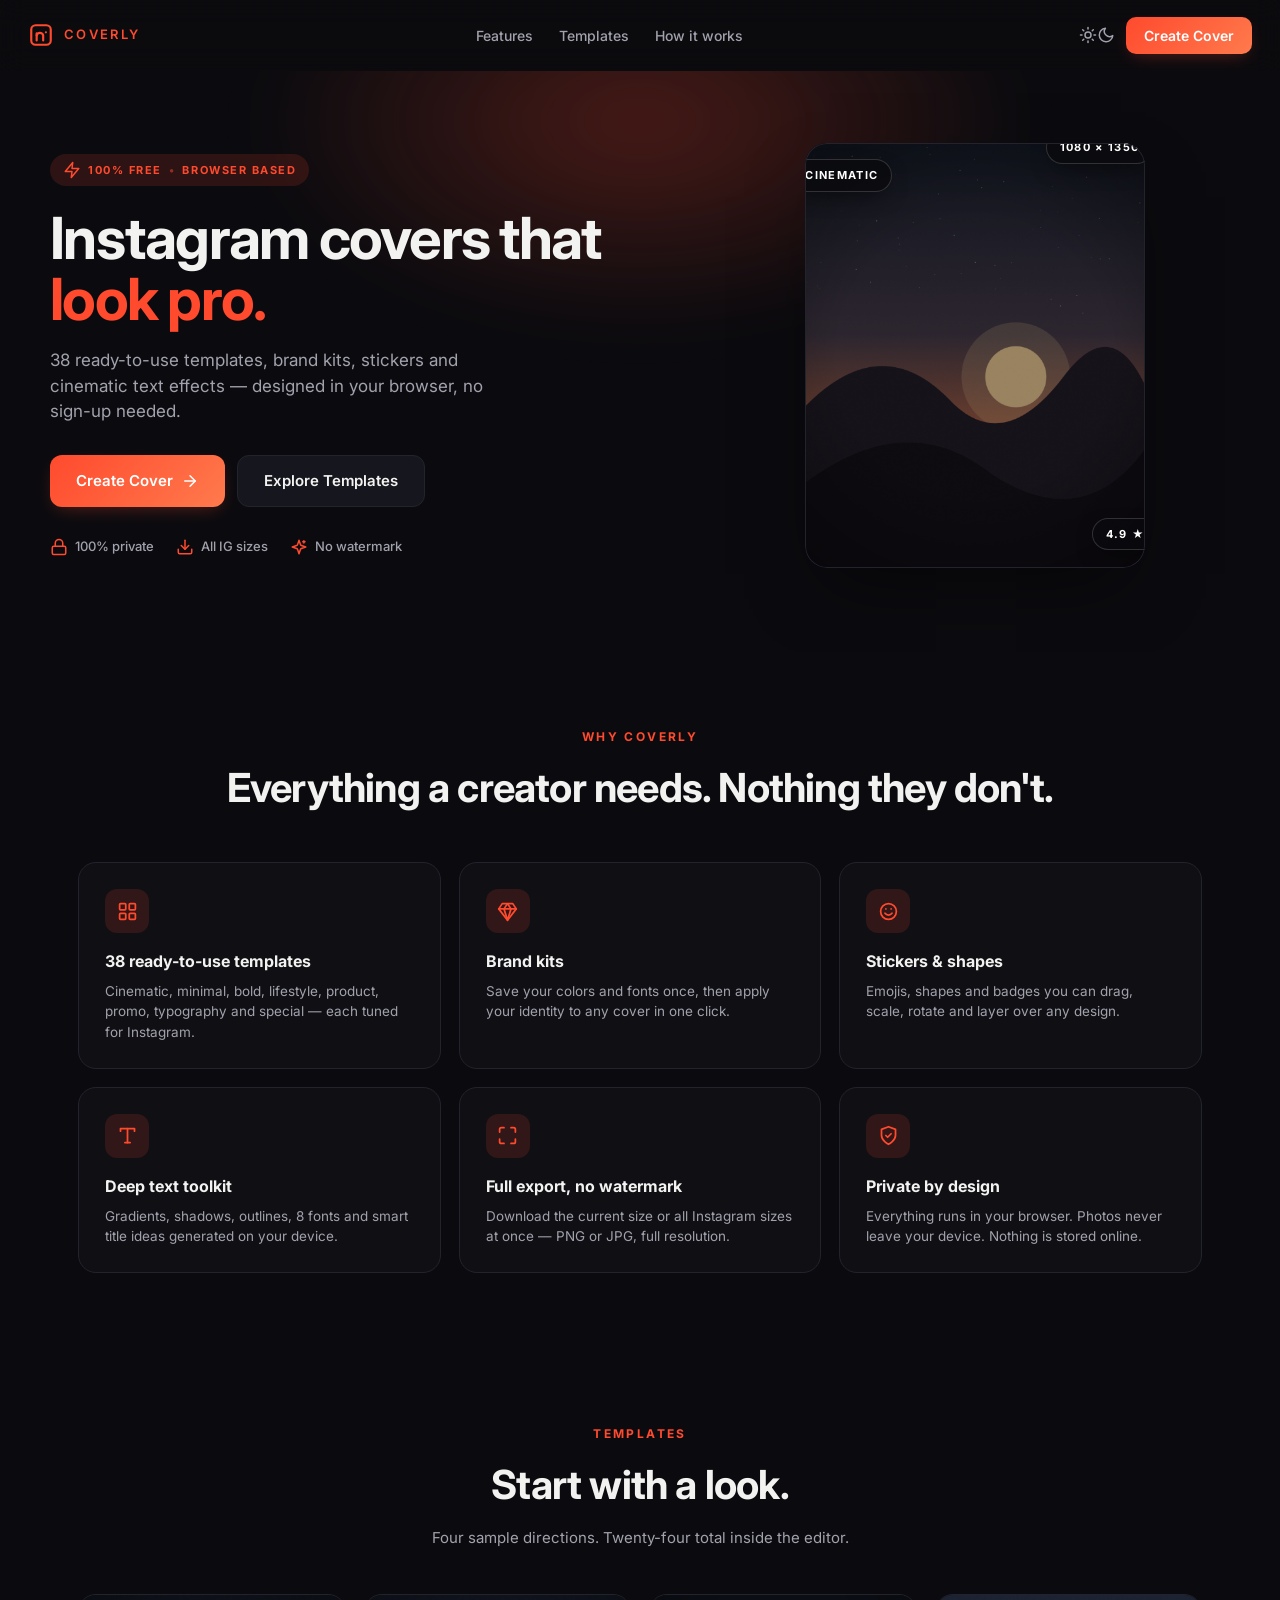
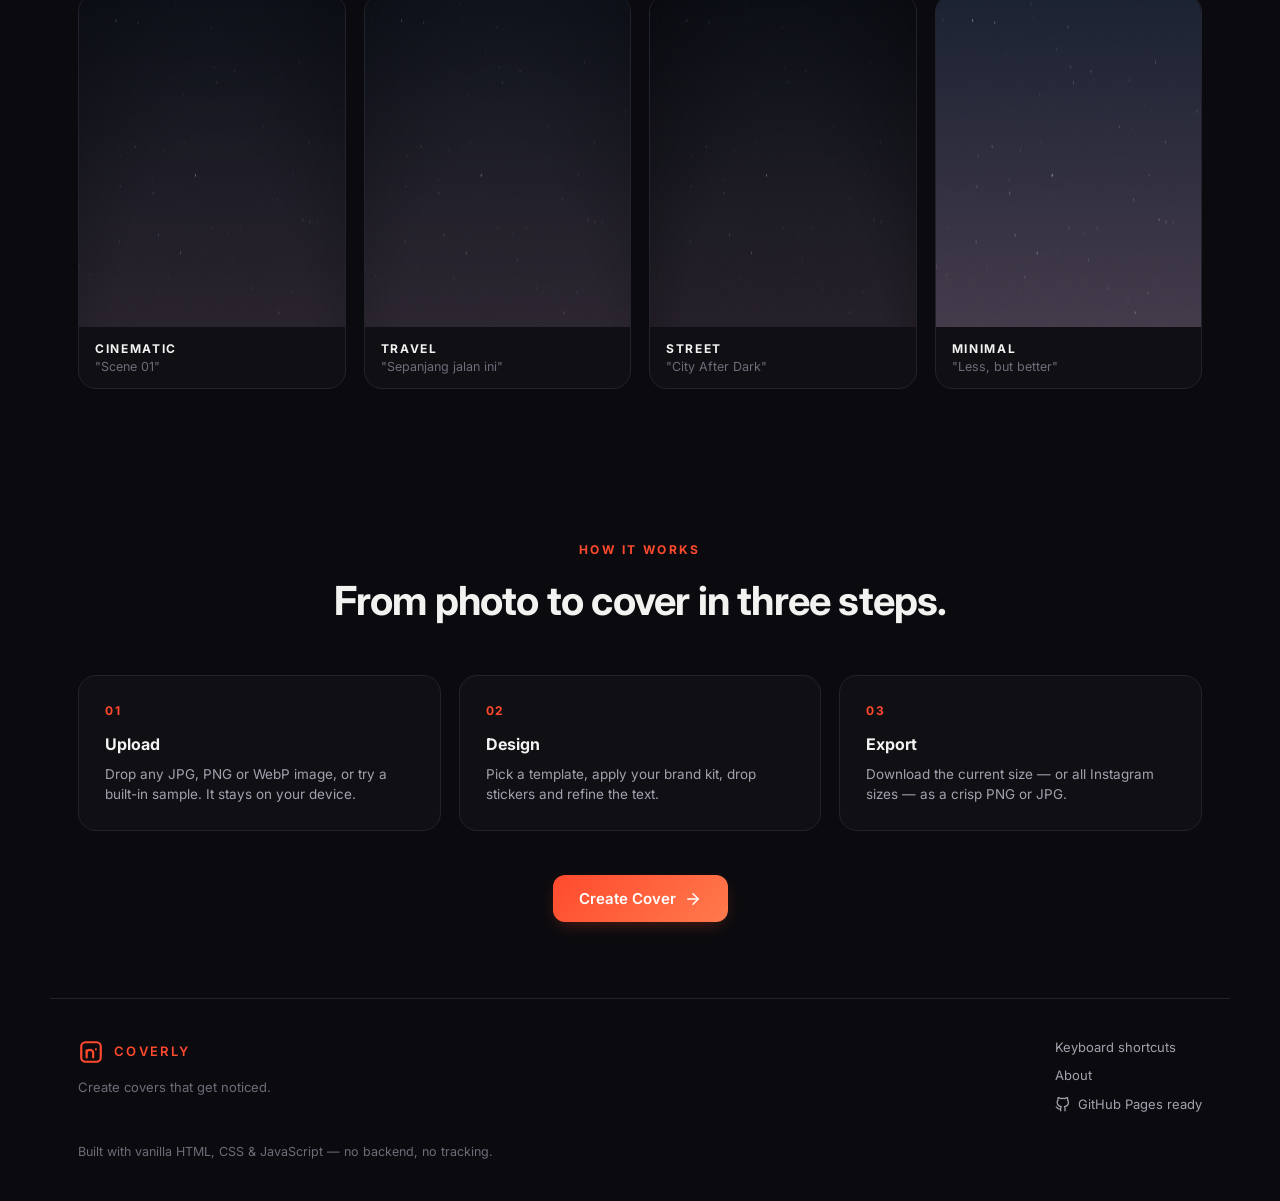
==== commit fab468fa: "Add 10 government/official templates with badge & seal elements" ====
--- a/index.html
+++ b/index.html
@@ -4,7 +4,7 @@
   <meta charset="UTF-8" />
   <meta name="viewport" content="width=device-width, initial-scale=1.0, viewport-fit=cover" />
   <title>Coverly — Instagram Cover Generator</title>
-  <meta name="description" content="Design professional Instagram covers with 28 ready-to-use templates, brand kits, stickers, text effects and full-size export. 100% in your browser." />
+  <meta name="description" content="Design professional Instagram covers with 38 ready-to-use templates, brand kits, stickers, text effects and full-size export. 100% in your browser." />
   <meta name="theme-color" content="#0b0b0f" />
 
   <!-- Open Graph -->
@@ -116,7 +116,7 @@
             </span>
             <h1 class="hero-title">Instagram covers that <em>look pro.</em></h1>
             <p class="hero-sub">
-              28 ready-to-use templates, brand kits, stickers and cinematic text effects —
+              38 ready-to-use templates, brand kits, stickers and cinematic text effects —
               designed in your browser, no sign-up needed.
             </p>
             <div class="hero-cta">
@@ -155,7 +155,7 @@
         <div class="features-grid">
           <article class="feature-card">
             <span class="feature-icon"><svg class="icon"><use href="#i-grid"/></svg></span>
-            <h3>28 ready-to-use templates</h3>
+            <h3>38 ready-to-use templates</h3>
             <p>Cinematic, minimal, bold, lifestyle, product, promo, typography and special — each tuned for Instagram.</p>
           </article>
           <article class="feature-card">
@@ -349,7 +349,7 @@
         <section class="panel" id="panel-templates">
           <header class="panel-head">
             <h2 class="panel-title"><svg class="icon"><use href="#i-grid"/></svg> Templates</h2>
-            <span class="panel-count">28 ready-to-use</span>
+            <span class="panel-count">38 ready-to-use</span>
           </header>
           <div class="tpl-cats" id="templateCats" role="tablist" aria-label="Template categories"></div>
           <div class="tpl-grid" id="templateGrid" role="list"></div>
--- a/css/style.css
+++ b/css/style.css
@@ -79,6 +79,10 @@
   clip: rect(0 0 0 0); clip-path: inset(50%); overflow: hidden; white-space: nowrap;
 }
 
+/* The hidden attribute must always win over any display rule
+   (used by modals, views and the canvas empty overlay). */
+[hidden] { display: none !important; }
+
 .icon { width: 18px; height: 18px; flex: none; }
 .icon-sm { width: 15px; height: 15px; }
 
